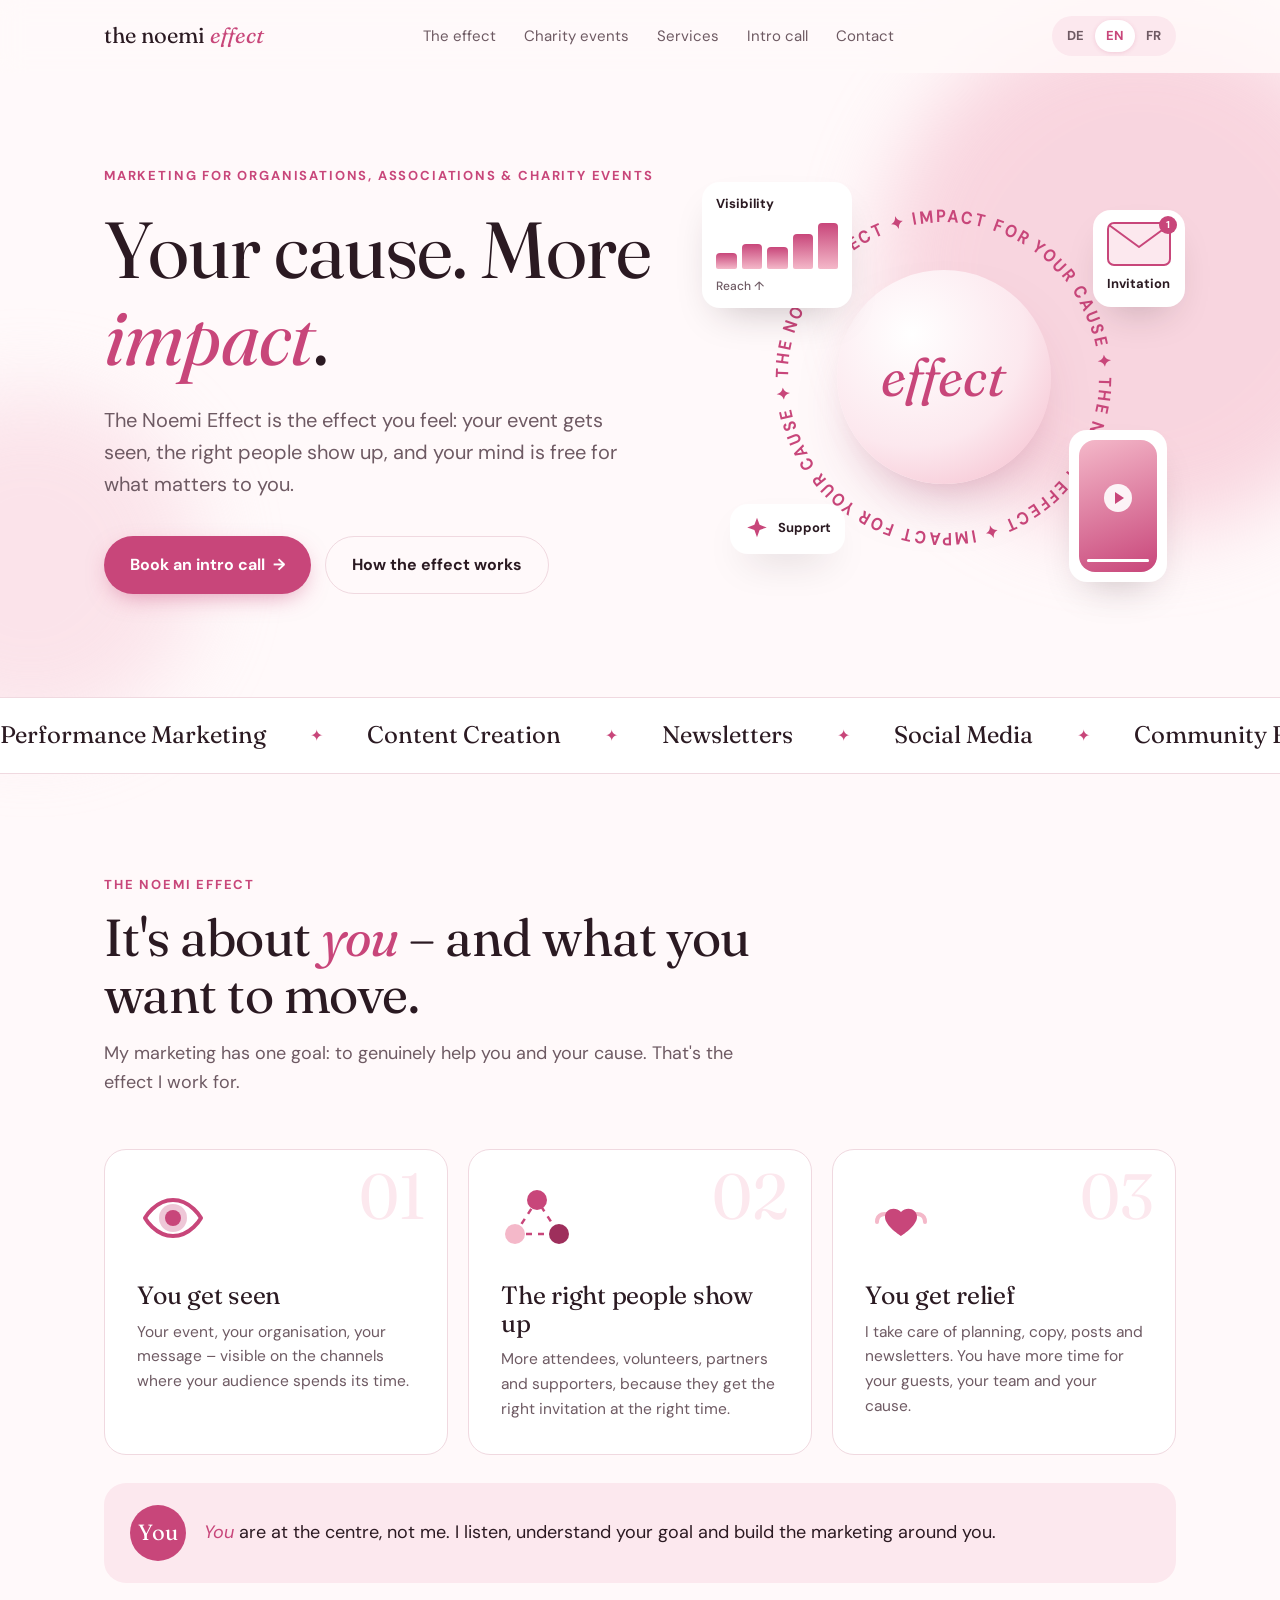
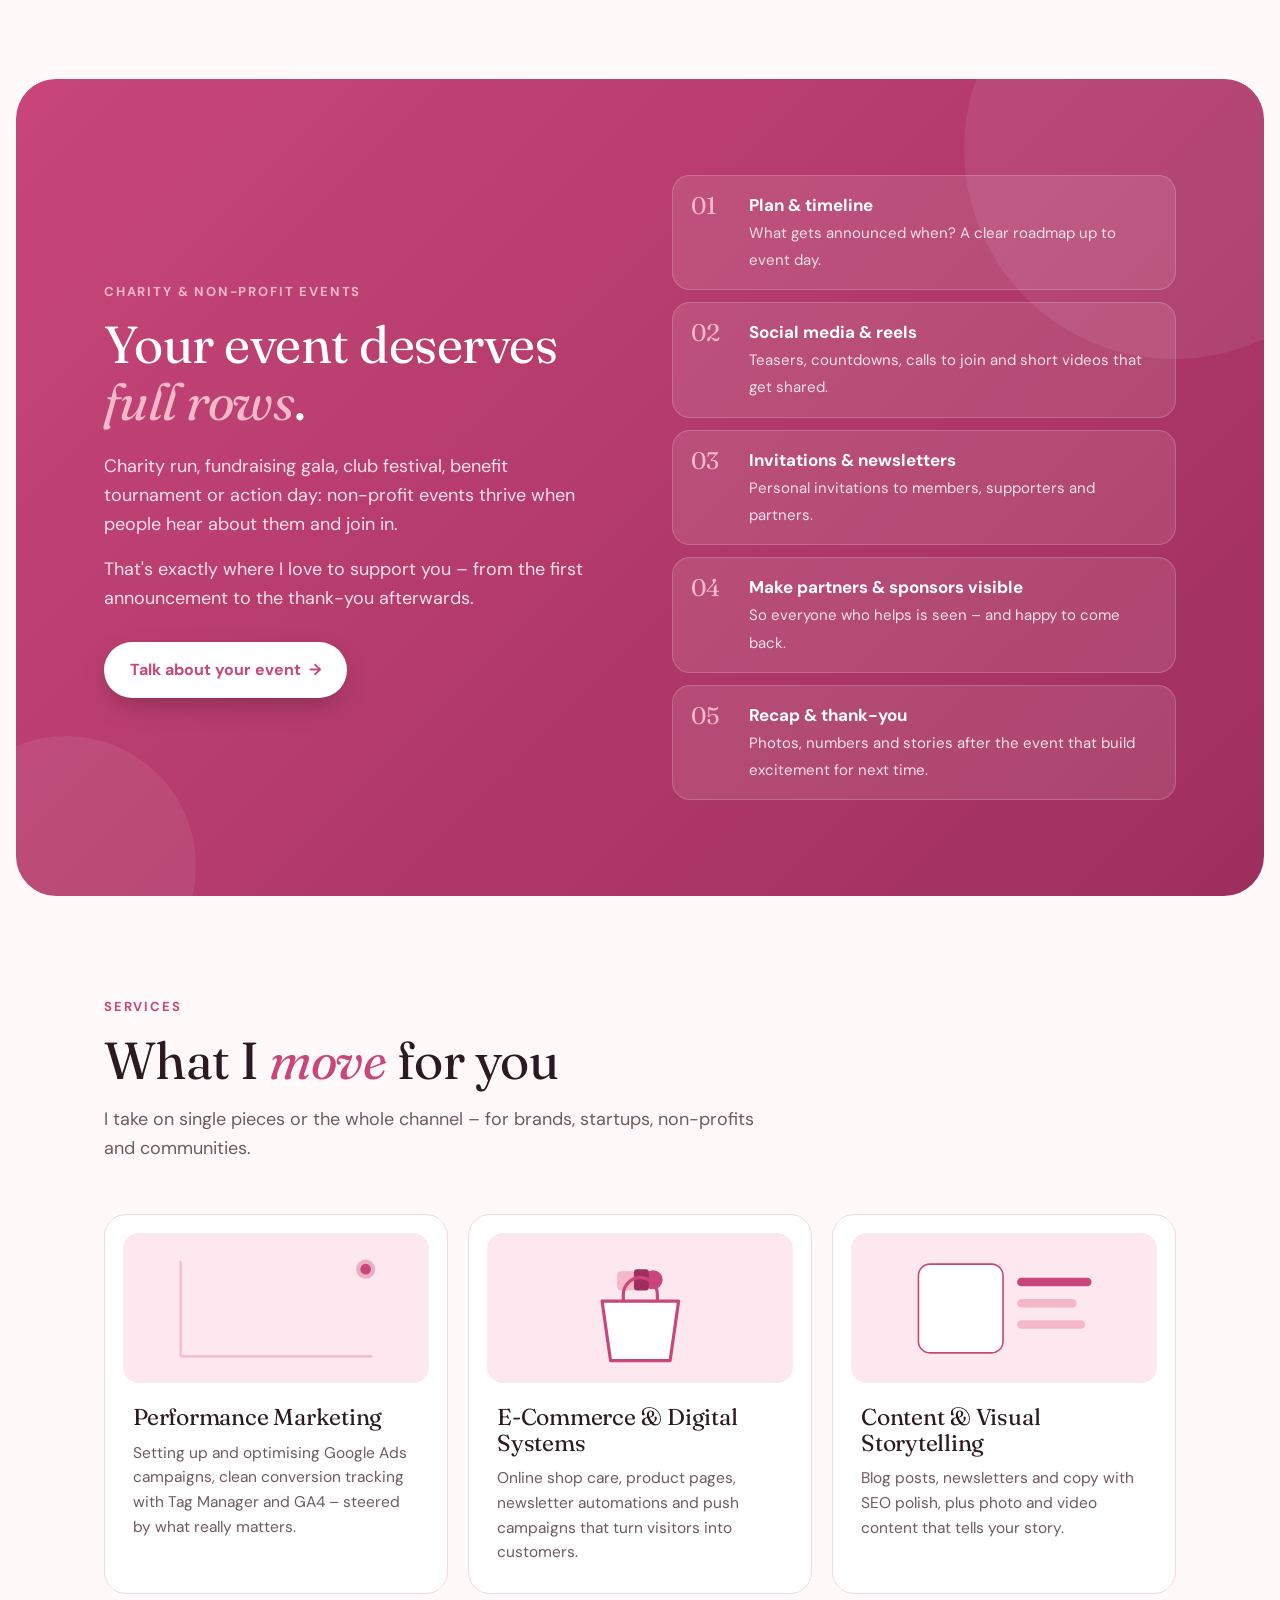
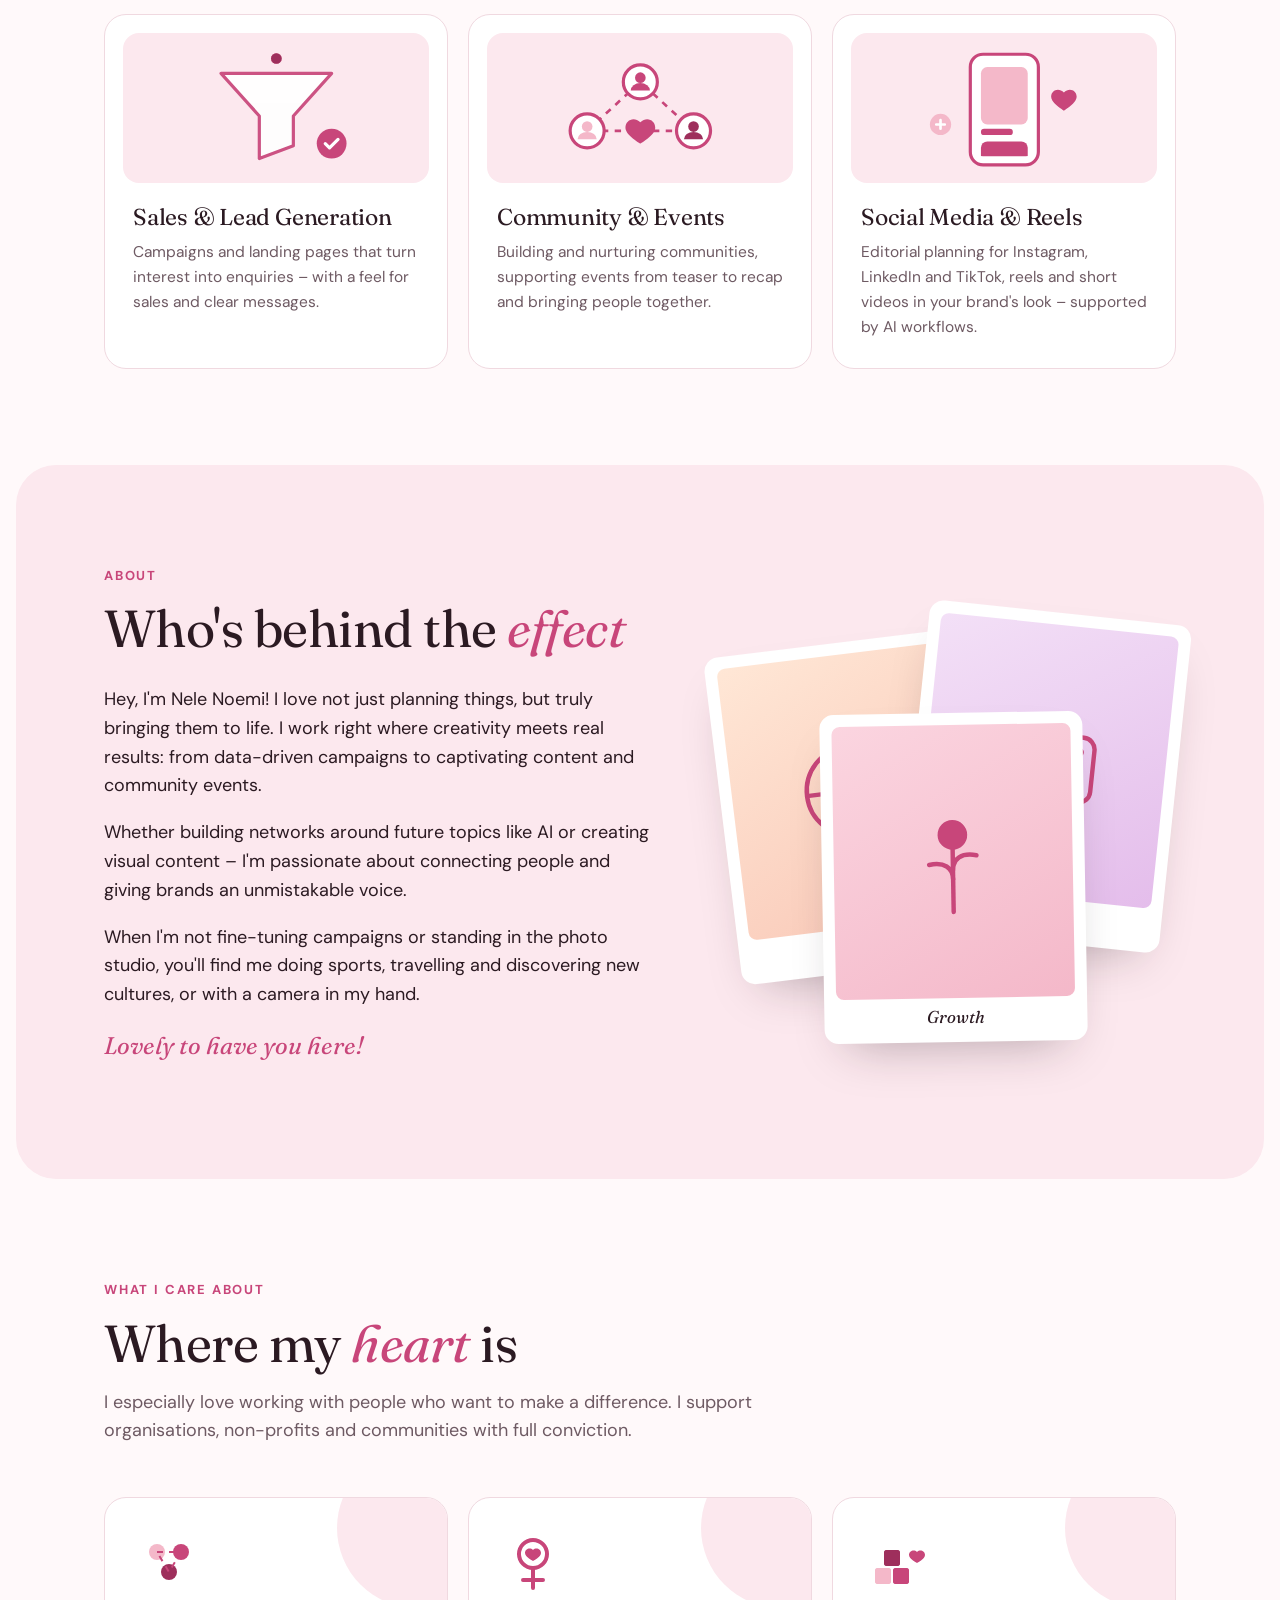
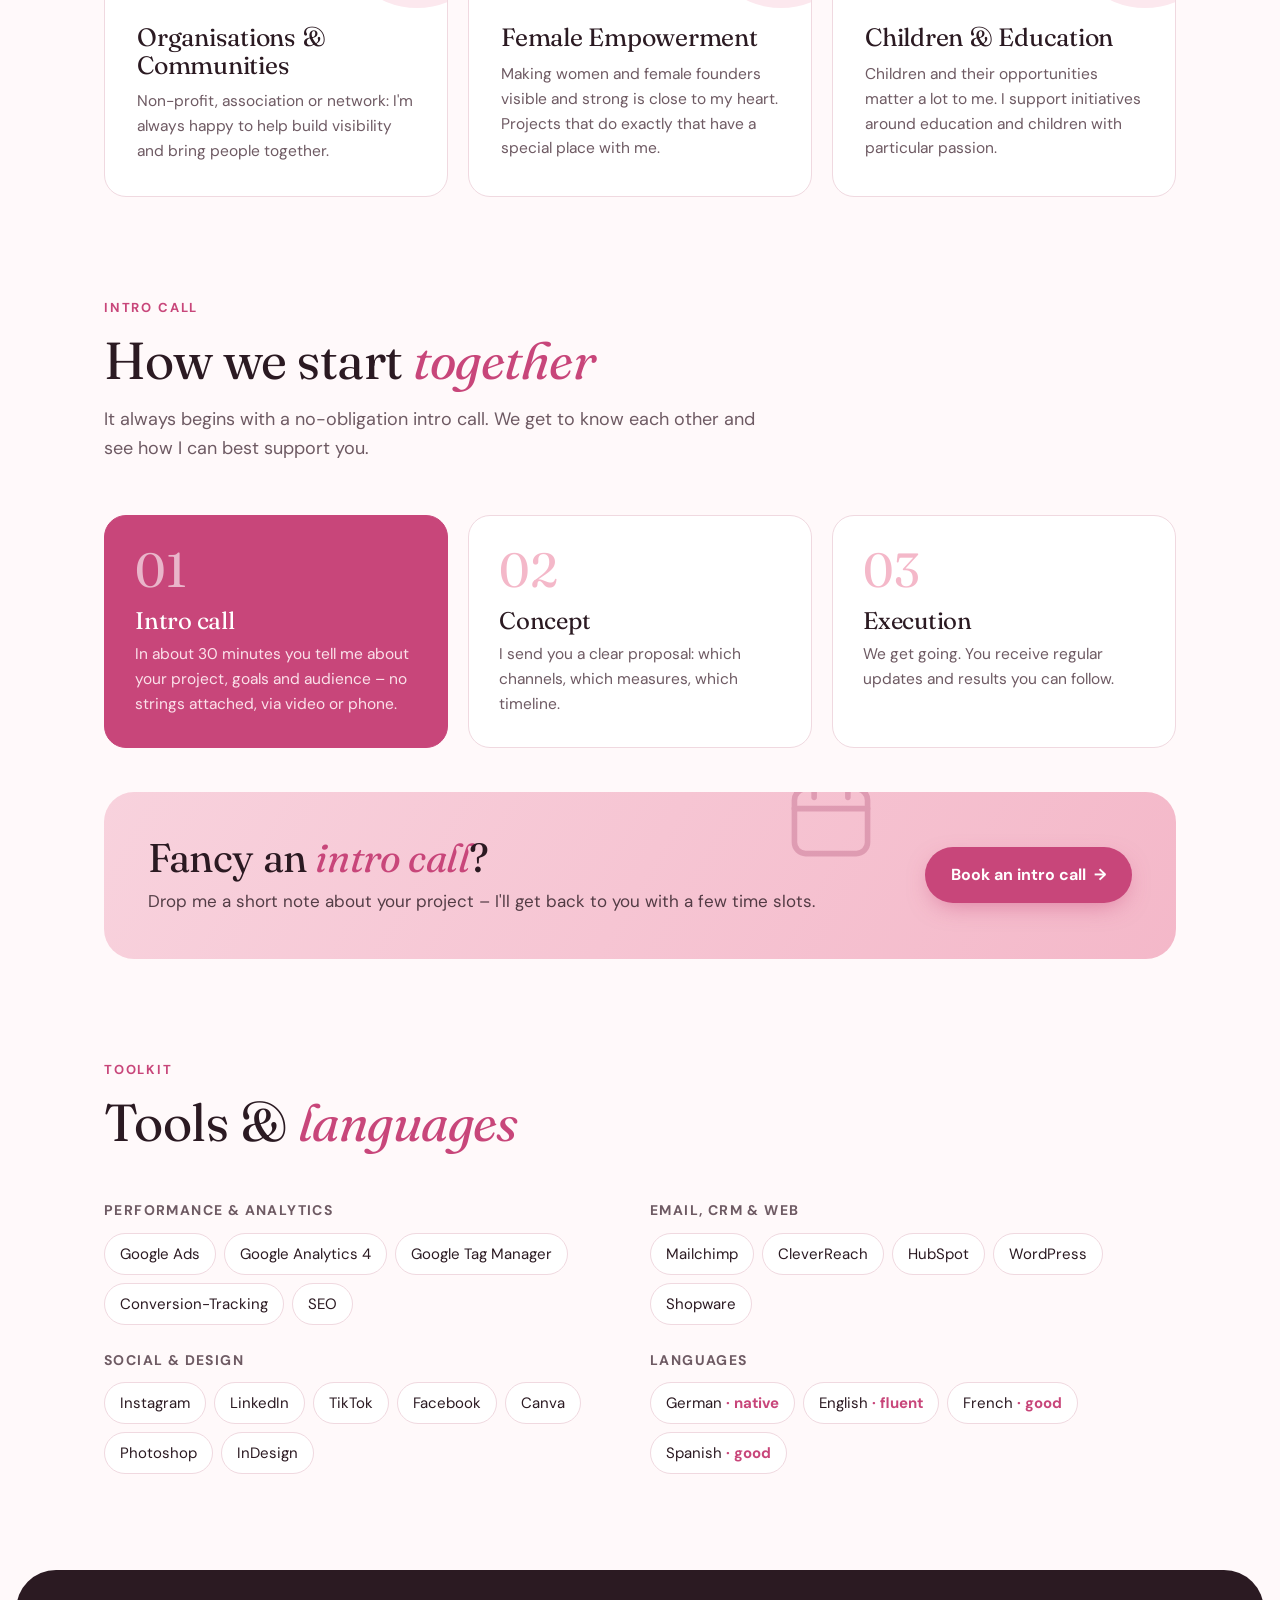
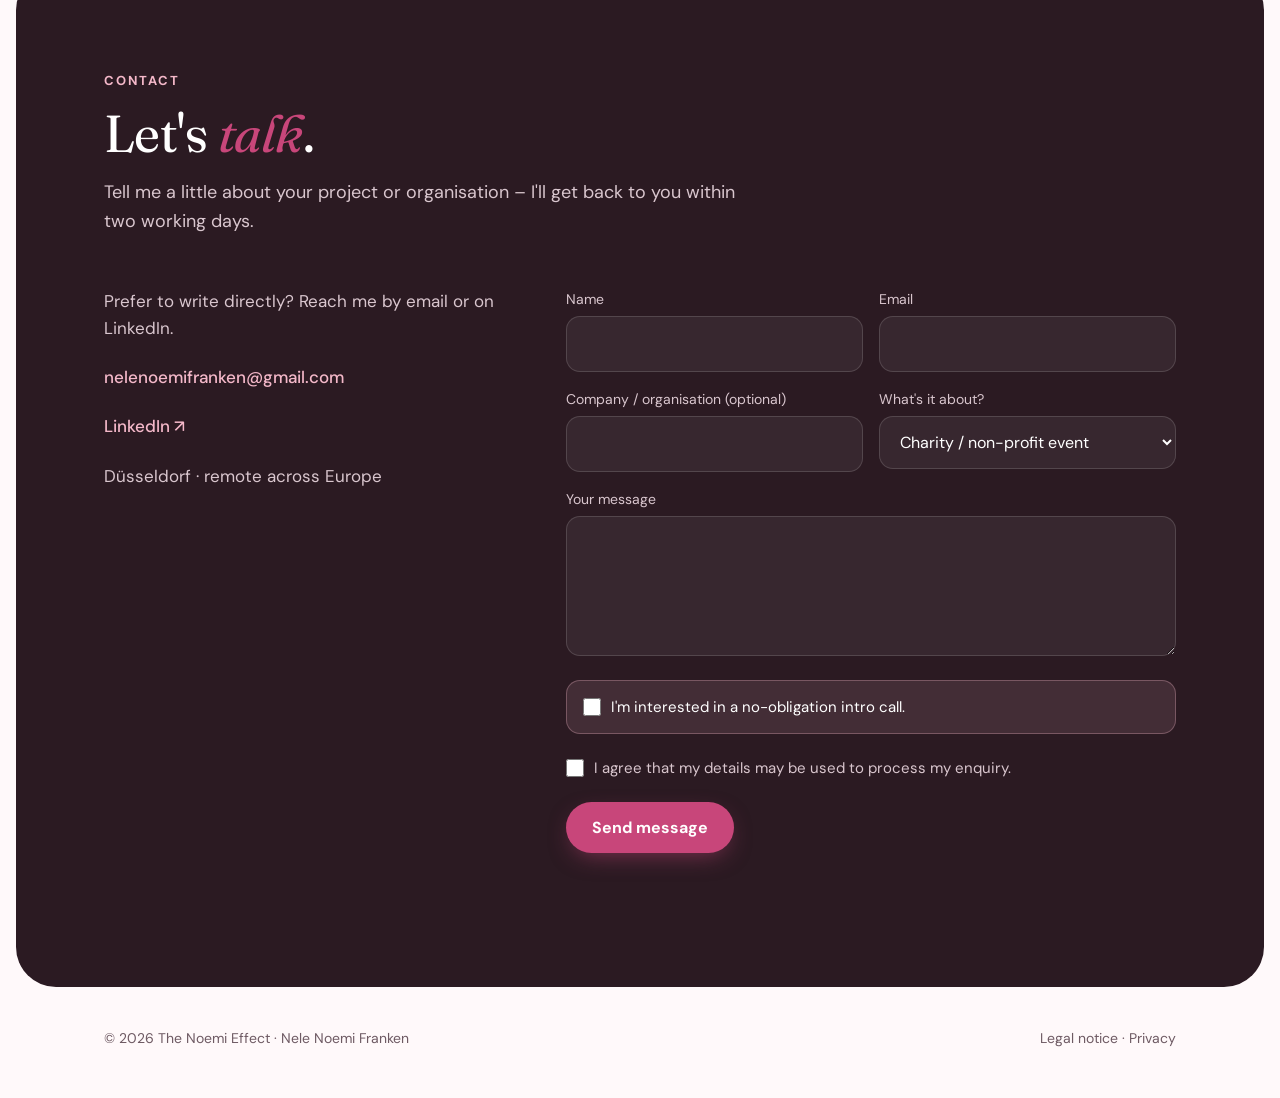
==== index.html @ e895b503 "Website The Noemi Effect (DE/EN/FR) Co-Authored-By: Claude Opus 5.5 <noreply@anthropic.com>" ====
<!doctype html>
<html lang="de">
<head>
<meta charset="utf-8">
<meta name="viewport" content="width=device-width, initial-scale=1">
<title>The Noemi Effect</title>
<meta name="description" content="The Noemi Effect – Marketing mit Wirkung für Organisationen, Vereine und gemeinnützige Veranstaltungen. Von Nele Noemi Franken, Düsseldorf.">
<link rel="preconnect" href="https://fonts.googleapis.com">
<link rel="preconnect" href="https://fonts.gstatic.com" crossorigin>
<link href="https://fonts.googleapis.com/css2?family=Fraunces:ital,opsz,wght@0,9..144,400;0,9..144,600;1,9..144,400&family=DM+Sans:wght@400;500;700&display=swap" rel="stylesheet">
<style>
  :root{
    --bg:#FFF9FA; --surface:#FFFFFF; --blush:#FCE8EE; --rose:#F4B8C9; --rose-2:#F8D2DD;
    --accent:#C8467A; --accent-dark:#9E2F5C; --ink:#2B1A22; --muted:#6E5A63; --line:#F0D9E0;
    --radius:22px; --max:1120px;
  }
  *{box-sizing:border-box;margin:0;padding:0}
  html{scroll-behavior:smooth}
  body{font-family:"DM Sans",system-ui,sans-serif;background:var(--bg);color:var(--ink);line-height:1.6;font-size:17px;-webkit-font-smoothing:antialiased;overflow-x:hidden}
  a{color:inherit}
  .wrap{max-width:var(--max);margin:0 auto;padding:0 24px}
  h1,h2,h3{font-family:"Fraunces",Georgia,serif;font-weight:400;line-height:1.1;letter-spacing:-.01em}
  em{font-style:italic;color:var(--accent)}
  .eyebrow{font-size:13px;font-weight:700;letter-spacing:.14em;text-transform:uppercase;color:var(--accent)}

  /* NAV */
  header{position:sticky;top:0;z-index:20;background:rgba(255,249,250,.85);backdrop-filter:blur(12px);border-bottom:1px solid transparent;transition:border-color .3s}
  header.scrolled{border-color:var(--line)}
  .nav{display:flex;align-items:center;justify-content:space-between;height:72px;gap:16px}
  .logo{font-family:"Fraunces",serif;font-size:22px;text-decoration:none;white-space:nowrap}
  .logo span{color:var(--accent);font-style:italic}
  .links{display:flex;gap:28px;list-style:none;font-size:15px}
  .links a{text-decoration:none;color:var(--muted);transition:color .2s}
  .links a:hover{color:var(--accent)}
  .lang{display:flex;background:var(--blush);border-radius:999px;padding:4px}
  .lang button{border:0;background:none;font:inherit;font-size:13px;font-weight:700;padding:6px 11px;border-radius:999px;cursor:pointer;color:var(--muted);transition:all .2s}
  .lang button[aria-pressed="true"]{background:var(--surface);color:var(--accent);box-shadow:0 1px 4px rgba(200,70,122,.18)}

  /* BUTTONS */
  .btn{display:inline-flex;align-items:center;gap:8px;padding:15px 26px;border-radius:999px;font-weight:700;font-size:16px;text-decoration:none;border:0;cursor:pointer;font-family:inherit;transition:transform .2s,background .2s,box-shadow .2s,color .2s,border-color .2s}
  .btn-primary{background:var(--accent);color:#fff;box-shadow:0 8px 24px -8px rgba(200,70,122,.6)}
  .btn-primary:hover{background:var(--accent-dark);transform:translateY(-2px)}
  .btn-ghost{background:transparent;color:var(--ink);border:1.5px solid var(--line)}
  .btn-ghost:hover{border-color:var(--accent);color:var(--accent)}
  .btn .arr{transition:transform .2s}.btn:hover .arr{transform:translateX(3px)}

  /* HERO */
  html,body{overflow-x:clip}
  .hero{padding:72px 0 64px;position:relative;overflow-x:clip}
  .hero-grid{display:grid;grid-template-columns:1.1fr .9fr;gap:40px;align-items:center}
  .hero h1{font-size:clamp(44px,6.2vw,82px);margin:18px 0 24px}
  .hero p.lead{font-size:20px;color:var(--muted);max-width:540px}
  .cta{display:flex;gap:14px;margin-top:36px;flex-wrap:wrap}
  .blob{position:absolute;border-radius:50%;filter:blur(40px);z-index:-1;opacity:.55;animation:drift 18s ease-in-out infinite alternate}
  .blob.b1{width:520px;height:520px;right:-120px;top:-60px;background:var(--rose)}
  .blob.b2{width:340px;height:340px;left:-140px;bottom:-60px;background:var(--rose-2);animation-duration:22s}
  @keyframes drift{to{transform:translate(-40px,30px) scale(1.08)}}

  /* hero stage */
  .stage{position:relative;aspect-ratio:1;max-width:480px;width:100%;justify-self:center}
  .ring{position:absolute;inset:12%;animation:spin 28s linear infinite}
  .ring text{font-family:"DM Sans";font-size:10px;font-weight:700;letter-spacing:1.5px;fill:var(--accent);text-transform:uppercase}
  .core{position:absolute;inset:27%;border-radius:50%;background:radial-gradient(circle at 35% 30%,#fff 0%,var(--blush) 55%,var(--rose) 100%);display:grid;place-items:center;box-shadow:0 30px 60px -30px rgba(158,47,92,.5)}
  .core span{font-family:"Fraunces",serif;font-style:italic;font-size:clamp(34px,4.6vw,54px);color:var(--accent);animation:pulse 4s ease-in-out infinite}
  @keyframes spin{to{transform:rotate(360deg)}}
  @keyframes pulse{50%{transform:scale(1.06)}}
  .float{position:absolute;background:var(--surface);border-radius:18px;padding:12px 14px;box-shadow:0 18px 40px -18px rgba(43,26,34,.28);font-size:13px;font-weight:700;display:flex;flex-direction:column;gap:8px;animation:bob 6s ease-in-out infinite}
  .float small{font-weight:500;color:var(--muted);font-size:12px}
  @keyframes bob{50%{transform:translateY(-12px)}}
  .f-ads{left:-2%;top:8%;width:150px}
  .f-mail{right:-2%;top:14%;animation-delay:-2s}
  .f-reel{right:2%;bottom:6%;animation-delay:-4s;padding:10px}
  .f-ai{left:4%;bottom:12%;animation-delay:-1s;flex-direction:row;align-items:center}
  .bars{display:flex;align-items:flex-end;gap:5px;height:46px}
  .bars i{flex:1;background:linear-gradient(var(--accent),var(--rose));border-radius:4px 4px 2px 2px;transform-origin:bottom;animation:grow 2.6s ease-in-out infinite}
  .bars i:nth-child(1){height:35%}.bars i:nth-child(2){height:55%;animation-delay:.15s}.bars i:nth-child(3){height:48%;animation-delay:.3s}.bars i:nth-child(4){height:75%;animation-delay:.45s}.bars i:nth-child(5){height:100%;animation-delay:.6s}
  @keyframes grow{0%,100%{transform:scaleY(.35)}50%{transform:scaleY(1)}}
  .env{width:64px;height:44px;position:relative}
  .env svg{width:100%;height:100%}
  .env .flap{transform-origin:50% 0;animation:flap 3s ease-in-out infinite}
  @keyframes flap{0%,40%,100%{transform:scaleY(1)}60%,80%{transform:scaleY(-1)}}
  .env .dotn{position:absolute;right:-6px;top:-6px;width:18px;height:18px;border-radius:50%;background:var(--accent);color:#fff;font-size:10px;display:grid;place-items:center;animation:pop 3s ease-in-out infinite}
  @keyframes pop{0%,55%{transform:scale(0)}65%{transform:scale(1.2)}75%,100%{transform:scale(1)}}
  .phone{width:78px;height:132px;border-radius:16px;background:linear-gradient(160deg,var(--rose) 0%,var(--accent) 100%);position:relative;overflow:hidden}
  .phone .play{position:absolute;left:50%;top:44%;transform:translate(-50%,-50%);width:28px;height:28px;border-radius:50%;background:rgba(255,255,255,.9);display:grid;place-items:center}
  .phone .play::after{content:"";border-left:9px solid var(--accent);border-top:6px solid transparent;border-bottom:6px solid transparent;margin-left:3px}
  .phone .prog{position:absolute;left:8px;right:8px;bottom:10px;height:3px;background:rgba(255,255,255,.35);border-radius:3px;overflow:hidden}
  .phone .prog::after{content:"";position:absolute;inset:0;background:#fff;transform-origin:left;animation:prog 4s linear infinite}
  @keyframes prog{from{transform:scaleX(0)}to{transform:scaleX(1)}}
  .heart{position:absolute;right:10px;bottom:20px;color:#fff;font-size:13px;opacity:0;animation:rise 2.4s ease-out infinite}
  .heart:nth-of-type(2){right:20px;animation-delay:.8s}.heart:nth-of-type(3){right:6px;animation-delay:1.6s}
  @keyframes rise{0%{opacity:0;transform:translateY(0) scale(.6)}20%{opacity:1}100%{opacity:0;transform:translateY(-70px) scale(1.1)}}
  .spark{width:26px;height:26px;color:var(--accent);animation:twinkle 3s ease-in-out infinite}
  @keyframes twinkle{50%{transform:rotate(90deg) scale(1.2)}}

  /* MARQUEE */
  .marquee{overflow:hidden;border-block:1px solid var(--line);background:var(--surface);padding:18px 0;margin-top:24px}
  .track{display:flex;gap:44px;width:max-content;animation:scroll 34s linear infinite}
  .track span{font-family:"Fraunces",serif;font-size:24px;white-space:nowrap;display:flex;align-items:center;gap:44px}
  .track span::after{content:"✦";color:var(--accent);font-size:16px}
  @keyframes scroll{to{transform:translateX(-50%)}}

  /* SECTIONS */
  section{padding:96px 0}
  .head{max-width:660px;margin-bottom:52px}
  .head h2{font-size:clamp(34px,4.4vw,52px);margin-top:12px}
  .head p{color:var(--muted);margin-top:16px;font-size:18px}

  /* SERVICES */
  .services{display:grid;grid-template-columns:repeat(3,1fr);gap:20px}
  .card{background:var(--surface);border:1px solid var(--line);border-radius:var(--radius);padding:18px 18px 28px;transition:transform .25s,box-shadow .25s,border-color .25s}
  .card:hover{transform:translateY(-6px);border-color:var(--rose);box-shadow:0 22px 44px -24px rgba(200,70,122,.4)}
  .card h3{font-size:23px;margin:22px 10px 10px}
  .card p{color:var(--muted);font-size:15.5px;margin:0 10px}
  .scene{height:150px;border-radius:16px;background:var(--blush);position:relative;overflow:hidden;display:grid;place-items:center}
  .scene *{animation-play-state:paused}
  .in .scene *, .scene.in *{animation-play-state:running}
  .scene svg{width:78%;height:78%;overflow:visible}

  /* scene: chart */
  .draw{stroke-dasharray:300;stroke-dashoffset:300;animation:draw 3.2s ease-in-out infinite}
  @keyframes draw{0%{stroke-dashoffset:300}55%,100%{stroke-dashoffset:0}}
  .ping{transform-box:fill-box;transform-origin:center;animation:ping 3.2s ease-out infinite}
  @keyframes ping{0%,50%{opacity:0;transform:scale(.4)}60%{opacity:1;transform:scale(1)}100%{opacity:0;transform:scale(2.4)}}
  /* scene: shop */
  .drop{transform-box:fill-box;animation:drop 2.8s cubic-bezier(.5,0,.6,1.4) infinite}
  .drop.d2{animation-delay:.9s}.drop.d3{animation-delay:1.8s}
  @keyframes drop{0%{transform:translateY(-70px);opacity:0}25%{opacity:1}55%,100%{transform:translateY(0);opacity:0}}
  .bag{transform-box:fill-box;transform-origin:bottom;animation:squish 2.8s ease-in-out infinite}
  @keyframes squish{0%,45%,100%{transform:scale(1)}55%{transform:scale(1.08,.92)}}
  /* scene: content */
  .write{transform-box:fill-box;transform-origin:left;animation:write 4s ease-in-out infinite}
  .write.w2{animation-delay:.5s}.write.w3{animation-delay:1s}
  @keyframes write{0%{transform:scaleX(0)}40%,80%{transform:scaleX(1)}100%{transform:scaleX(0)}}
  .flash{animation:flash 4s ease-in-out infinite}
  @keyframes flash{0%,88%,100%{opacity:0}92%{opacity:.9}}
  /* scene: funnel */
  .fall{transform-box:fill-box;animation:fall 2.4s ease-in infinite}
  .fall.f2{animation-delay:.6s}.fall.f3{animation-delay:1.2s}.fall.f4{animation-delay:1.8s}
  @keyframes fall{0%{transform:translate(var(--x,0),-10px);opacity:0}15%{opacity:1}100%{transform:translate(0,100px);opacity:0}}
  .coin{transform-box:fill-box;transform-origin:center;animation:coin 2.4s ease-in-out infinite}
  @keyframes coin{0%,60%{transform:scale(0)}75%{transform:scale(1.2)}85%,100%{transform:scale(1)}}
  /* scene: community */
  .link{stroke-dasharray:6 6;animation:dash 1.4s linear infinite}
  @keyframes dash{to{stroke-dashoffset:-24}}
  .node{transform-box:fill-box;transform-origin:center;animation:node 3s ease-in-out infinite}
  .node.n2{animation-delay:1s}.node.n3{animation-delay:2s}
  @keyframes node{50%{transform:scale(1.15)}}
  .beat{transform-box:fill-box;transform-origin:center;animation:beat 1.2s ease-in-out infinite}
  @keyframes beat{0%,100%{transform:scale(1)}15%{transform:scale(1.25)}30%{transform:scale(1)}45%{transform:scale(1.15)}}
  /* scene: social feed */
  .feed{animation:feed 6s cubic-bezier(.7,0,.3,1) infinite}
  @keyframes feed{0%,25%{transform:translateY(0)}33%,58%{transform:translateY(-62px)}66%,91%{transform:translateY(-124px)}100%{transform:translateY(-186px)}}

  /* ABOUT */
  .about{background:var(--blush);border-radius:40px;margin:0 16px}
  .about-grid{display:grid;grid-template-columns:1.1fr .9fr;gap:64px;align-items:center}
  .about-text p{margin-bottom:18px;font-size:18px}
  .about-text .sign{font-family:"Fraunces",serif;font-style:italic;font-size:24px;color:var(--accent)}
  .polaroids{position:relative;height:420px}
  .pol{position:absolute;width:58%;aspect-ratio:4/5;background:var(--surface);border-radius:14px;padding:12px 12px 44px;box-shadow:0 24px 50px -24px rgba(43,26,34,.35);transition:transform .4s}
  .pol .ph{width:100%;height:100%;border-radius:8px;display:grid;place-items:center;overflow:hidden}
  .pol .ph svg{width:62%;height:62%}
  .pol b{position:absolute;left:0;right:0;bottom:12px;text-align:center;font-family:"Fraunces",serif;font-style:italic;font-weight:400;font-size:17px}
  .pol.p1{left:0;top:30px;transform:rotate(-7deg)}
  .pol.p2{right:0;top:0;transform:rotate(6deg)}
  .pol.p3{left:22%;bottom:-10px;transform:rotate(-1deg);z-index:2}
  .polaroids:hover .p1{transform:rotate(-11deg) translate(-12px,-6px)}
  .polaroids:hover .p2{transform:rotate(10deg) translate(12px,-6px)}
  .polaroids:hover .p3{transform:rotate(0) translateY(10px)}
  .ph.c1{background:linear-gradient(150deg,#FBD5E0,#F4B8C9)}
  .ph.c2{background:linear-gradient(150deg,#FFE7D6,#F9C6B5)}
  .ph.c3{background:linear-gradient(150deg,#F3E0F7,#E4BDEB)}
  .sway{transform-box:fill-box;transform-origin:bottom;animation:sway 4s ease-in-out infinite}
  @keyframes sway{50%{transform:rotate(6deg)}}
  .orbit{transform-box:view-box;transform-origin:50px 50px;animation:spin 10s linear infinite}

  /* VALUES */
  .values{display:grid;grid-template-columns:repeat(3,1fr);gap:20px}
  .value{border-radius:var(--radius);padding:32px;background:var(--surface);border:1px solid var(--line);position:relative;overflow:hidden}
  .value::before{content:"";position:absolute;width:160px;height:160px;border-radius:50%;background:var(--blush);right:-50px;top:-50px;transition:transform .5s}
  .value:hover::before{transform:scale(1.6)}
  .value > *{position:relative}
  .value .vi{width:64px;height:64px;margin-bottom:22px}
  .value h3{font-size:25px;margin-bottom:10px}
  .value p{color:var(--muted);font-size:15.5px}

  /* PROCESS / ERSTGESPRÄCH */
  .steps{display:grid;grid-template-columns:repeat(3,1fr);gap:20px;counter-reset:s;position:relative}
  .step{background:var(--surface);border:1px solid var(--line);border-radius:var(--radius);padding:30px}
  .step .num{font-family:"Fraunces",serif;font-size:48px;color:var(--rose);line-height:1}
  .step h3{font-size:24px;margin:14px 0 8px}
  .step p{color:var(--muted);font-size:15.5px}
  .step.hl{background:var(--accent);border-color:var(--accent);color:#fff}
  .step.hl .num{color:#fff;opacity:.6}.step.hl p{color:#FBE1EA}
  .band{margin-top:44px;border-radius:30px;background:linear-gradient(120deg,var(--rose-2),var(--rose));padding:44px;display:flex;align-items:center;justify-content:space-between;gap:28px;flex-wrap:wrap;position:relative;overflow:hidden}
  .band h3{font-size:clamp(28px,3.4vw,40px);max-width:560px}
  .band p{color:var(--ink);opacity:.8;margin-top:8px}
  .band .cal{position:absolute;right:28%;top:-20px;width:90px;opacity:.25;animation:bob 6s ease-in-out infinite}

  /* EFFECT */
  .effects{display:grid;grid-template-columns:repeat(3,1fr);gap:20px;position:relative}
  .effect{background:var(--surface);border:1px solid var(--line);border-radius:var(--radius);padding:32px;position:relative;overflow:hidden;transition:transform .25s,box-shadow .25s}
  .effect:hover{transform:translateY(-6px);box-shadow:0 22px 44px -24px rgba(200,70,122,.4)}
  .effect .en{position:absolute;right:22px;top:14px;font-family:"Fraunces",serif;font-size:64px;color:var(--blush);line-height:1}
  .effect svg{width:72px;height:72px;margin-bottom:20px;position:relative}
  .effect h3{font-size:25px;margin-bottom:10px}
  .effect p{color:var(--muted);font-size:15.5px}
  .you{display:flex;align-items:center;gap:18px;margin-top:28px;padding:22px 26px;border-radius:var(--radius);background:var(--blush);font-size:18px}
  .you b{flex:none;width:56px;height:56px;border-radius:50%;background:var(--accent);color:#fff;display:grid;place-items:center;font-family:"Fraunces",serif;font-weight:400;font-size:22px;animation:pulse 3s ease-in-out infinite}

  /* NONPROFIT EVENTS */
  .np{background:linear-gradient(135deg,var(--accent) 0%,var(--accent-dark) 100%);color:#fff;border-radius:40px;margin:0 16px;position:relative;overflow:hidden}
  .np::before,.np::after{content:"";position:absolute;border-radius:50%;background:rgba(255,255,255,.07);animation:drift 16s ease-in-out infinite alternate}
  .np::before{width:420px;height:420px;right:-120px;top:-140px}
  .np::after{width:260px;height:260px;left:-80px;bottom:-100px;animation-duration:20s}
  .np .eyebrow{color:var(--rose)}
  .np-grid{display:grid;grid-template-columns:1fr 1fr;gap:64px;align-items:center;position:relative;z-index:1}
  .np h2{font-size:clamp(34px,4.4vw,52px);margin:12px 0 22px}
  .np h2 em{color:var(--rose)}
  .np p{color:#FBE1EA;font-size:18px;margin-bottom:16px}
  .np .btn{background:#fff;color:var(--accent);margin-top:14px;box-shadow:0 10px 30px -10px rgba(0,0,0,.35)}
  .np .btn:hover{background:var(--blush);transform:translateY(-2px)}
  .np-list{list-style:none;display:grid;gap:12px;counter-reset:np}
  .np-list li{counter-increment:np;display:grid;grid-template-columns:44px 1fr;gap:14px;align-items:start;background:rgba(255,255,255,.1);border:1px solid rgba(255,255,255,.18);border-radius:18px;padding:16px 18px;transition:background .25s,transform .25s}
  .np-list li:hover{background:rgba(255,255,255,.18);transform:translateX(6px)}
  .np-list li::before{content:counter(np,decimal-leading-zero);font-family:"Fraunces",serif;font-size:24px;color:var(--rose);line-height:1.2}
  .np-list b{display:block;font-size:17px}
  .np-list span{color:#FBE1EA;font-size:15px}

  /* TOOLS */
  .tool-groups{display:grid;grid-template-columns:repeat(2,1fr);gap:28px 20px}
  .tool-group h3{font-family:"DM Sans",sans-serif;font-size:14px;font-weight:700;letter-spacing:.1em;text-transform:uppercase;color:var(--muted);margin-bottom:14px}
  .chips{display:flex;flex-wrap:wrap;gap:8px}
  .chip{background:var(--surface);border:1px solid var(--line);border-radius:999px;padding:8px 15px;font-size:15px;transition:all .2s}
  .chip:hover{border-color:var(--accent);color:var(--accent);transform:translateY(-2px)}
  .chip b{color:var(--accent);font-weight:700}

  /* CONTACT */
  .contact{background:var(--ink);color:#fff;border-radius:40px;margin:0 16px}
  .contact .head p{color:#D9C6CE}
  .contact .eyebrow{color:var(--rose)}
  .contact-grid{display:grid;grid-template-columns:.8fr 1.2fr;gap:56px}
  .contact-info p{color:#D9C6CE;margin-bottom:22px}
  .contact-info a{color:var(--rose);text-decoration:none;font-weight:500}
  .contact-info a:hover{text-decoration:underline}
  form{display:grid;gap:16px}
  .row{display:grid;grid-template-columns:1fr 1fr;gap:16px}
  label{display:block;font-size:14px;color:#D9C6CE;margin-bottom:6px}
  input,select,textarea{width:100%;font:inherit;font-size:16px;padding:14px 16px;border-radius:14px;border:1px solid rgba(255,255,255,.14);background:rgba(255,255,255,.06);color:#fff;transition:border-color .2s,background .2s}
  select option{color:var(--ink)}
  textarea{min-height:140px;resize:vertical}
  input:focus,select:focus,textarea:focus{outline:none;border-color:var(--rose);background:rgba(255,255,255,.1)}
  .hp{position:absolute;left:-9999px}
  .check{display:flex;gap:10px;align-items:flex-start;font-size:15px;color:#D9C6CE}
  .check input{width:18px;height:18px;margin-top:3px;accent-color:var(--accent);flex:none}
  .check.call{background:rgba(244,184,201,.12);border:1px solid rgba(244,184,201,.3);border-radius:14px;padding:14px 16px;color:#fff}
  .status{font-size:15px;min-height:22px}
  .status.ok{color:#9FE3BE}.status.err{color:#FFB3C6}
  form .btn-primary{justify-self:start}
  form .btn-primary:disabled{opacity:.6;cursor:wait;transform:none}

  footer{padding:40px 0 48px;color:var(--muted);font-size:14px}
  .foot{display:flex;justify-content:space-between;gap:16px;flex-wrap:wrap}
  footer a{text-decoration:none}
  footer a:hover{color:var(--accent)}

  .reveal{opacity:0;transform:translateY(22px);transition:opacity .8s ease,transform .8s ease}
  .reveal.in{opacity:1;transform:none}
  .services .reveal:nth-child(3n+2),.values .reveal:nth-child(2),.steps .reveal:nth-child(2){transition-delay:.12s}
  .services .reveal:nth-child(3n),.values .reveal:nth-child(3),.steps .reveal:nth-child(3){transition-delay:.24s}

  @media (prefers-reduced-motion:reduce){
    *,*::before,*::after{animation:none!important;transition:none!important}
    .reveal{opacity:1;transform:none}html{scroll-behavior:auto}
    .draw{stroke-dashoffset:0}
  }
  @media (max-width:960px){
    .links{display:none}
    .hero-grid,.about-grid,.contact-grid{grid-template-columns:1fr;gap:44px}
    .stage{max-width:400px}
    .services,.values,.steps,.effects{grid-template-columns:1fr 1fr}
    .np-grid{grid-template-columns:1fr;gap:40px}
  }
  @media (max-width:640px){
    .wrap{padding:0 16px}
    .hero{padding:44px 0 40px}
    section{padding:72px 0}
    .services,.values,.steps,.effects,.tool-groups,.row{grid-template-columns:1fr}
    .about,.contact,.np{margin:0 8px;border-radius:28px}
    .you{flex-direction:column;align-items:flex-start;font-size:17px}
    .logo{font-size:19px}
    .lang button{padding:6px 9px}
    .stage{max-width:330px}
    .f-ads{width:124px}
    .phone{width:62px;height:106px}
    .polaroids{height:340px}
    .band{padding:30px}
    .band .cal{display:none}
    .track span{font-size:20px}
  }
</style>
</head>
<body>

<header id="top">
  <nav class="wrap nav">
    <a href="#top" class="logo">the noemi <span>effect</span></a>
    <ul class="links">
      <li><a href="#effekt" data-i18n="nav.effect"></a></li>
      <li><a href="#events" data-i18n="nav.events"></a></li>
      <li><a href="#leistungen" data-i18n="nav.services"></a></li>
      <li><a href="#erstgespraech" data-i18n="nav.call"></a></li>
      <li><a href="#kontakt" data-i18n="nav.contact"></a></li>
    </ul>
    <div class="lang" role="group" aria-label="Language">
      <button type="button" data-lang="de" aria-pressed="true">DE</button>
      <button type="button" data-lang="en" aria-pressed="false">EN</button>
      <button type="button" data-lang="fr" aria-pressed="false">FR</button>
    </div>
  </nav>
</header>

<main>
  <!-- HERO -->
  <section class="hero">
    <div class="blob b1"></div><div class="blob b2"></div>
    <div class="wrap hero-grid">
      <div class="reveal">
        <span class="eyebrow" data-i18n="hero.eyebrow"></span>
        <h1 data-i18n-html="hero.title"></h1>
        <p class="lead" data-i18n="hero.lead"></p>
        <div class="cta">
          <a href="#kontakt" class="btn btn-primary js-call"><span data-i18n="hero.cta1"></span><span class="arr">→</span></a>
          <a href="#effekt" class="btn btn-ghost" data-i18n="hero.cta2"></a>
        </div>
      </div>

      <div class="stage reveal" aria-hidden="true">
        <svg class="ring" viewBox="0 0 200 200">
          <defs><path id="circ" d="M100,100 m-88,0 a88,88 0 1,1 176,0 a88,88 0 1,1 -176,0"/></defs>
          <text><textPath href="#circ" id="ringtext"></textPath></text>
        </svg>
        <div class="core"><span>effect</span></div>

        <div class="float f-ads"><span data-i18n="fl.ads"></span><div class="bars"><i></i><i></i><i></i><i></i><i></i></div><small data-i18n="fl.ads2"></small></div>
        <div class="float f-mail">
          <div class="env"><svg viewBox="0 0 64 44" fill="none"><rect x="1" y="1" width="62" height="42" rx="6" fill="#FCE8EE" stroke="#C8467A" stroke-width="2"/><path class="flap" d="M2 3 32 25 62 3" stroke="#C8467A" stroke-width="2" stroke-linejoin="round"/></svg><span class="dotn">1</span></div>
          <span data-i18n="fl.mail"></span>
        </div>
        <div class="float f-reel"><div class="phone"><div class="play"></div><span class="heart">♥</span><span class="heart">♥</span><span class="heart">♥</span><div class="prog"></div></div></div>
        <div class="float f-ai"><svg class="spark" viewBox="0 0 24 24" fill="currentColor"><path d="M12 1.5l2.4 6.6L21 10.5l-6.6 2.4L12 19.5l-2.4-6.6L3 10.5l6.6-2.4z"/></svg><span data-i18n="fl.ai"></span></div>
      </div>
    </div>
  </section>

  <div class="marquee" aria-hidden="true"><div class="track" id="track"></div></div>

  <!-- DER EFFEKT -->
  <section id="effekt">
    <div class="wrap">
      <div class="head reveal">
        <span class="eyebrow" data-i18n="eff.eyebrow"></span>
        <h2 data-i18n-html="eff.title"></h2>
        <p data-i18n="eff.lead"></p>
      </div>
      <div class="effects">
        <article class="effect reveal"><span class="en">01</span>
          <svg viewBox="0 0 72 72" fill="none" aria-hidden="true"><circle class="ping" cx="36" cy="36" r="14" fill="#C8467A" opacity=".3"/><path d="M8 36s10-18 28-18 28 18 28 18-10 18-28 18S8 36 8 36z" stroke="#C8467A" stroke-width="4" stroke-linejoin="round"/><circle cx="36" cy="36" r="8" fill="#C8467A"/></svg>
          <h3 data-i18n="e1.t"></h3><p data-i18n="e1.d"></p></article>
        <article class="effect reveal"><span class="en">02</span>
          <svg viewBox="0 0 72 72" fill="none" aria-hidden="true"><path class="link" d="M14 52 36 18 58 52Z" stroke="#C8467A" stroke-width="2.5"/><g class="node"><circle cx="36" cy="18" r="10" fill="#C8467A"/></g><g class="node n2"><circle cx="14" cy="52" r="10" fill="#F4B8C9"/></g><g class="node n3"><circle cx="58" cy="52" r="10" fill="#9E2F5C"/></g></svg>
          <h3 data-i18n="e2.t"></h3><p data-i18n="e2.d"></p></article>
        <article class="effect reveal"><span class="en">03</span>
          <svg viewBox="0 0 72 72" fill="none" aria-hidden="true"><path d="M12 40c0-8 8-10 14-6l10 8 10-8c6-4 14-2 14 6" stroke="#F4B8C9" stroke-width="4" stroke-linecap="round"/><path class="beat" d="M36 30c-6-6-16-3-16 5 0 9 16 19 16 19s16-10 16-19c0-8-10-11-16-5z" fill="#C8467A"/></svg>
          <h3 data-i18n="e3.t"></h3><p data-i18n="e3.d"></p></article>
      </div>
      <div class="you reveal"><b data-i18n="you.b"></b><span data-i18n-html="you.t"></span></div>
    </div>
  </section>

  <!-- GEMEINNÜTZIGE EVENTS -->
  <section id="events" class="np">
    <div class="wrap np-grid">
      <div class="reveal">
        <span class="eyebrow" data-i18n="np.eyebrow"></span>
        <h2 data-i18n-html="np.title"></h2>
        <p data-i18n="np.p1"></p>
        <p data-i18n="np.p2"></p>
        <a href="#kontakt" class="btn js-call"><span data-i18n="np.cta"></span><span class="arr">→</span></a>
      </div>
      <ol class="np-list reveal">
        <li><div><b data-i18n="np1.t"></b><span data-i18n="np1.d"></span></div></li>
        <li><div><b data-i18n="np2.t"></b><span data-i18n="np2.d"></span></div></li>
        <li><div><b data-i18n="np3.t"></b><span data-i18n="np3.d"></span></div></li>
        <li><div><b data-i18n="np4.t"></b><span data-i18n="np4.d"></span></div></li>
        <li><div><b data-i18n="np5.t"></b><span data-i18n="np5.d"></span></div></li>
      </ol>
    </div>
  </section>

  <!-- SERVICES -->
  <section id="leistungen">
    <div class="wrap">
      <div class="head reveal">
        <span class="eyebrow" data-i18n="services.eyebrow"></span>
        <h2 data-i18n-html="services.title"></h2>
        <p data-i18n="services.lead"></p>
      </div>
      <div class="services">
        <!-- Performance -->
        <article class="card reveal">
          <div class="scene"><svg viewBox="0 0 200 110" fill="none">
            <path d="M10 100H190M10 10V100" stroke="#F4B8C9" stroke-width="2"/>
            <path class="draw" d="M14 90 50 72 80 80 112 50 142 58 184 18" stroke="#C8467A" stroke-width="4" stroke-linecap="round" stroke-linejoin="round"/>
            <circle class="ping" cx="184" cy="18" r="9" fill="#C8467A" opacity=".35"/>
            <circle cx="184" cy="18" r="5" fill="#C8467A"/>
          </svg></div>
          <h3 data-i18n="s1.t"></h3><p data-i18n="s1.d"></p>
        </article>
        <!-- E-Commerce -->
        <article class="card reveal">
          <div class="scene"><svg viewBox="0 0 200 110" fill="none">
            <rect class="drop" x="78" y="20" width="18" height="18" rx="4" fill="#F4B8C9"/>
            <circle class="drop d2" cx="112" cy="28" r="9" fill="#C8467A"/>
            <rect class="drop d3" x="94" y="18" width="14" height="20" rx="3" fill="#9E2F5C"/>
            <g class="bag"><path d="M64 48h72l-8 56H72z" fill="#fff" stroke="#C8467A" stroke-width="3" stroke-linejoin="round"/><path d="M84 48v-6a16 16 0 0 1 32 0v6" stroke="#C8467A" stroke-width="3"/></g>
          </svg></div>
          <h3 data-i18n="s2.t"></h3><p data-i18n="s2.d"></p>
        </article>
        <!-- Content -->
        <article class="card reveal">
          <div class="scene"><svg viewBox="0 0 200 110" fill="none">
            <rect x="20" y="14" width="78" height="82" rx="10" fill="#fff" stroke="#C8467A" stroke-width="3"/>
            <circle cx="46" cy="40" r="9" fill="#F4B8C9"/><path d="M26 86 50 60l16 16 10-10 18 20" stroke="#C8467A" stroke-width="3" stroke-linejoin="round"/>
            <rect class="flash" x="20" y="14" width="78" height="82" rx="10" fill="#fff"/>
            <rect class="write" x="112" y="26" width="70" height="8" rx="4" fill="#C8467A"/>
            <rect class="write w2" x="112" y="46" width="56" height="8" rx="4" fill="#F4B8C9"/>
            <rect class="write w3" x="112" y="66" width="64" height="8" rx="4" fill="#F4B8C9"/>
          </svg></div>
          <h3 data-i18n="s3.t"></h3><p data-i18n="s3.d"></p>
        </article>
        <!-- Sales -->
        <article class="card reveal">
          <div class="scene"><svg viewBox="0 0 200 110" fill="none">
            <circle class="fall" style="--x:-26px" cx="100" cy="8" r="5" fill="#F4B8C9"/>
            <circle class="fall f2" style="--x:22px" cx="100" cy="8" r="5" fill="#C8467A"/>
            <circle class="fall f3" style="--x:-8px" cx="100" cy="8" r="5" fill="#F4B8C9"/>
            <circle class="fall f4" style="--x:30px" cx="100" cy="8" r="5" fill="#9E2F5C"/>
            <path d="M48 22h104l-36 40v28l-32 12V62z" fill="#fff" stroke="#C8467A" stroke-width="3" stroke-linejoin="round" opacity=".92"/>
            <g class="coin"><circle cx="152" cy="88" r="14" fill="#C8467A"/><path d="m146 88 4 4 8-8" stroke="#fff" stroke-width="3" stroke-linecap="round" stroke-linejoin="round"/></g>
          </svg></div>
          <h3 data-i18n="s4.t"></h3><p data-i18n="s4.d"></p>
        </article>
        <!-- Community -->
        <article class="card reveal">
          <div class="scene"><svg viewBox="0 0 200 110" fill="none">
            <path class="link" d="M50 76 100 30 150 76Z" stroke="#C8467A" stroke-width="2.5"/>
            <g class="node"><circle cx="100" cy="30" r="16" fill="#fff" stroke="#C8467A" stroke-width="3"/><circle cx="100" cy="26" r="5" fill="#C8467A"/><path d="M91 38a9 7 0 0 1 18 0" fill="#C8467A"/></g>
            <g class="node n2"><circle cx="50" cy="76" r="16" fill="#fff" stroke="#C8467A" stroke-width="3"/><circle cx="50" cy="72" r="5" fill="#F4B8C9"/><path d="M41 84a9 7 0 0 1 18 0" fill="#F4B8C9"/></g>
            <g class="node n3"><circle cx="150" cy="76" r="16" fill="#fff" stroke="#C8467A" stroke-width="3"/><circle cx="150" cy="72" r="5" fill="#9E2F5C"/><path d="M141 84a9 7 0 0 1 18 0" fill="#9E2F5C"/></g>
            <path class="beat" d="M100 68c-6-6-14-2-14 5 0 7 14 15 14 15s14-8 14-15c0-7-8-11-14-5z" fill="#C8467A"/>
          </svg></div>
          <h3 data-i18n="s5.t"></h3><p data-i18n="s5.d"></p>
        </article>
        <!-- Social -->
        <article class="card reveal">
          <div class="scene"><svg viewBox="0 0 200 110" fill="none">
            <defs><clipPath id="scr"><rect x="74" y="12" width="52" height="88" rx="6"/></clipPath></defs>
            <rect x="68" y="4" width="64" height="104" rx="12" fill="#fff" stroke="#C8467A" stroke-width="3"/>
            <g clip-path="url(#scr)"><g class="feed">
              <rect x="78" y="16" width="44" height="54" rx="6" fill="#F4B8C9"/><rect x="78" y="74" width="30" height="6" rx="3" fill="#C8467A"/>
              <rect x="78" y="86" width="44" height="54" rx="6" fill="#C8467A"/><rect x="78" y="144" width="30" height="6" rx="3" fill="#F4B8C9"/>
              <rect x="78" y="156" width="44" height="54" rx="6" fill="#9E2F5C"/><rect x="78" y="214" width="30" height="6" rx="3" fill="#C8467A"/>
              <rect x="78" y="226" width="44" height="54" rx="6" fill="#F4B8C9"/>
            </g></g>
            <path class="beat" d="M156 40c-5-5-12-2-12 4 0 6 12 13 12 13s12-7 12-13c0-6-7-9-12-4z" fill="#C8467A"/>
            <circle class="node" cx="40" cy="70" r="10" fill="#F4B8C9"/><path d="M36 70h8M40 66v8" stroke="#fff" stroke-width="2.5" stroke-linecap="round"/>
          </svg></div>
          <h3 data-i18n="s6.t"></h3><p data-i18n="s6.d"></p>
        </article>
      </div>
    </div>
  </section>

  <!-- ABOUT -->
  <section id="ueber-mich" class="about">
    <div class="wrap about-grid">
      <div class="about-text reveal">
        <span class="eyebrow" data-i18n="about.eyebrow"></span>
        <div class="head" style="margin-bottom:28px"><h2 data-i18n-html="about.title"></h2></div>
        <p data-i18n="about.p1"></p>
        <p data-i18n="about.p2"></p>
        <p data-i18n="about.p3"></p>
        <p class="sign" data-i18n="about.sign"></p>
      </div>
      <div class="polaroids reveal" aria-hidden="true">
        <div class="pol p1"><div class="ph c2"><svg viewBox="0 0 100 100" fill="none"><circle cx="50" cy="50" r="30" stroke="#C8467A" stroke-width="3"/><path d="M20 50h60M50 20c-12 16-12 44 0 60M50 20c12 16 12 44 0 60" stroke="#C8467A" stroke-width="3"/><g class="orbit"><path d="m84 30 6-2-2 6-3-1z" fill="#9E2F5C"/></g></svg></div><b data-i18n="pol.1"></b></div>
        <div class="pol p2"><div class="ph c3"><svg viewBox="0 0 100 100" fill="none"><rect x="18" y="32" width="64" height="44" rx="8" stroke="#C8467A" stroke-width="3"/><circle cx="50" cy="54" r="12" stroke="#C8467A" stroke-width="3"/><path d="M36 32l6-8h16l6 8" stroke="#C8467A" stroke-width="3" stroke-linejoin="round"/><circle class="node" cx="72" cy="42" r="3" fill="#C8467A"/></svg></div><b data-i18n="pol.2"></b></div>
        <div class="pol p3"><div class="ph c1"><svg viewBox="0 0 100 100" fill="none"><path class="sway" d="M50 84V40" stroke="#C8467A" stroke-width="3" stroke-linecap="round"/><g class="sway"><circle cx="50" cy="32" r="10" fill="#C8467A"/><path d="M34 52c10-2 16 2 16 10M66 46c-10-2-16 2-16 10" stroke="#C8467A" stroke-width="3" stroke-linecap="round"/></g></svg></div><b data-i18n="pol.3"></b></div>
      </div>
    </div>
  </section>

  <!-- VALUES -->
  <section id="herzensthemen">
    <div class="wrap">
      <div class="head reveal">
        <span class="eyebrow" data-i18n="values.eyebrow"></span>
        <h2 data-i18n-html="values.title"></h2>
        <p data-i18n="values.lead"></p>
      </div>
      <div class="values">
        <article class="value reveal">
          <svg class="vi" viewBox="0 0 64 64" fill="none"><g class="node"><circle cx="20" cy="22" r="8" fill="#F4B8C9"/></g><g class="node n2"><circle cx="44" cy="22" r="8" fill="#C8467A"/></g><g class="node n3"><circle cx="32" cy="42" r="8" fill="#9E2F5C"/></g><path class="link" d="M20 22h24L32 42Z" stroke="#C8467A" stroke-width="2"/></svg>
          <h3 data-i18n="v1.t"></h3><p data-i18n="v1.d"></p>
        </article>
        <article class="value reveal">
          <svg class="vi" viewBox="0 0 64 64" fill="none"><circle cx="32" cy="24" r="14" stroke="#C8467A" stroke-width="4"/><path d="M32 38v20M22 50h20" stroke="#C8467A" stroke-width="4" stroke-linecap="round"/><path class="beat" d="M32 20c-3-3-8-1-8 3 0 4 8 8 8 8s8-4 8-8c0-4-5-6-8-3z" fill="#C8467A"/></svg>
          <h3 data-i18n="v2.t"></h3><p data-i18n="v2.d"></p>
        </article>
        <article class="value reveal">
          <svg class="vi" viewBox="0 0 64 64" fill="none"><rect class="drop" x="10" y="38" width="16" height="16" rx="3" fill="#F4B8C9"/><rect class="drop d2" x="28" y="38" width="16" height="16" rx="3" fill="#C8467A"/><rect class="drop d3" x="19" y="20" width="16" height="16" rx="3" fill="#9E2F5C"/><path class="beat" d="M52 22c-3-3-8-1-8 3 0 4 8 8 8 8s8-4 8-8c0-4-5-6-8-3z" fill="#C8467A"/><rect x="10" y="38" width="16" height="16" rx="3" fill="#F4B8C9"/><rect x="28" y="38" width="16" height="16" rx="3" fill="#C8467A"/><rect x="19" y="20" width="16" height="16" rx="3" fill="#9E2F5C"/></svg>
          <h3 data-i18n="v3.t"></h3><p data-i18n="v3.d"></p>
        </article>
      </div>
    </div>
  </section>

  <!-- ERSTGESPRÄCH -->
  <section id="erstgespraech" style="padding-top:0">
    <div class="wrap">
      <div class="head reveal">
        <span class="eyebrow" data-i18n="call.eyebrow"></span>
        <h2 data-i18n-html="call.title"></h2>
        <p data-i18n="call.lead"></p>
      </div>
      <div class="steps">
        <div class="step hl reveal"><div class="num">01</div><h3 data-i18n="st1.t"></h3><p data-i18n="st1.d"></p></div>
        <div class="step reveal"><div class="num">02</div><h3 data-i18n="st2.t"></h3><p data-i18n="st2.d"></p></div>
        <div class="step reveal"><div class="num">03</div><h3 data-i18n="st3.t"></h3><p data-i18n="st3.d"></p></div>
      </div>
      <div class="band reveal">
        <svg class="cal" viewBox="0 0 64 64" fill="none" aria-hidden="true"><rect x="6" y="12" width="52" height="46" rx="8" stroke="#9E2F5C" stroke-width="4"/><path d="M6 26h52M20 6v12M44 6v12" stroke="#9E2F5C" stroke-width="4" stroke-linecap="round"/></svg>
        <div><h3 data-i18n-html="band.t"></h3><p data-i18n="band.d"></p></div>
        <a href="#kontakt" class="btn btn-primary js-call"><span data-i18n="band.cta"></span><span class="arr">→</span></a>
      </div>
    </div>
  </section>

  <!-- TOOLS -->
  <section id="tools" style="padding-top:0">
    <div class="wrap">
      <div class="head reveal">
        <span class="eyebrow" data-i18n="tools.eyebrow"></span>
        <h2 data-i18n-html="tools.title"></h2>
      </div>
      <div class="tool-groups">
        <div class="tool-group reveal"><h3 data-i18n="tg1"></h3>
          <div class="chips"><span class="chip">Google Ads</span><span class="chip">Google Analytics 4</span><span class="chip">Google Tag Manager</span><span class="chip">Conversion-Tracking</span><span class="chip">SEO</span></div></div>
        <div class="tool-group reveal"><h3 data-i18n="tg2"></h3>
          <div class="chips"><span class="chip">Mailchimp</span><span class="chip">CleverReach</span><span class="chip">HubSpot</span><span class="chip">WordPress</span><span class="chip">Shopware</span></div></div>
        <div class="tool-group reveal"><h3 data-i18n="tg3"></h3>
          <div class="chips"><span class="chip">Instagram</span><span class="chip">LinkedIn</span><span class="chip">TikTok</span><span class="chip">Facebook</span><span class="chip">Canva</span><span class="chip">Photoshop</span><span class="chip">InDesign</span></div></div>
        <div class="tool-group reveal"><h3 data-i18n="tg4"></h3>
          <div class="chips"><span class="chip" data-i18n-html="l1"></span><span class="chip" data-i18n-html="l2"></span><span class="chip" data-i18n-html="l3"></span><span class="chip" data-i18n-html="l4"></span></div></div>
      </div>
    </div>
  </section>

  <!-- CONTACT -->
  <section id="kontakt" class="contact">
    <div class="wrap">
      <div class="head reveal">
        <span class="eyebrow" data-i18n="contact.eyebrow"></span>
        <h2 data-i18n-html="contact.title"></h2>
        <p data-i18n="contact.lead"></p>
      </div>
      <div class="contact-grid">
        <div class="contact-info reveal">
          <p data-i18n="contact.info"></p>
          <p><a href="mailto:nelenoemifranken@gmail.com">nelenoemifranken@gmail.com</a></p>
          <p><a href="https://www.linkedin.com/in/nele-noemi-franken/" target="_blank" rel="noopener">LinkedIn ↗</a></p>
          <p data-i18n="contact.loc"></p>
        </div>
        <form id="form" class="reveal" novalidate>
          <input type="text" name="_honey" class="hp" tabindex="-1" autocomplete="off">
          <div class="row">
            <div><label for="f-name" data-i18n="f.name"></label><input id="f-name" name="Name" required autocomplete="name"></div>
            <div><label for="f-mail" data-i18n="f.mail"></label><input id="f-mail" name="email" type="email" required autocomplete="email"></div>
          </div>
          <div class="row">
            <div><label for="f-org" data-i18n="f.org"></label><input id="f-org" name="Organisation" autocomplete="organization"></div>
            <div><label for="f-topic" data-i18n="f.topic"></label>
              <select id="f-topic" name="Thema">
                <option data-i18n="f.np"></option>
                <option data-i18n="s1.t"></option><option data-i18n="s2.t"></option><option data-i18n="s3.t"></option>
                <option data-i18n="s4.t"></option><option data-i18n="s5.t"></option><option data-i18n="s6.t"></option>
                <option data-i18n="f.other"></option>
              </select></div>
          </div>
          <div><label for="f-msg" data-i18n="f.msg"></label><textarea id="f-msg" name="Nachricht" required></textarea></div>
          <label class="check call"><input type="checkbox" id="f-call" name="Erstgespraech" value="Ja"><span data-i18n="f.call"></span></label>
          <div id="f-when-wrap" hidden><label for="f-when" data-i18n="f.when"></label><input id="f-when" name="Wunschtermin"></div>
          <label class="check"><input type="checkbox" id="f-consent" required><span data-i18n="f.consent"></span></label>
          <button class="btn btn-primary" type="submit" data-i18n="f.send"></button>
          <div class="status" id="status" role="status" aria-live="polite"></div>
        </form>
      </div>
    </div>
  </section>
</main>

<footer>
  <div class="wrap foot">
    <span>© <span id="year"></span> The Noemi Effect · Nele Noemi Franken</span>
    <span><a href="impressum.html" data-i18n="foot.imprint"></a> · <a href="datenschutz.html" data-i18n="foot.privacy"></a></span>
  </div>
</footer>

<script>
const EMAIL = "nelenoemifranken@gmail.com";

const T = {
de:{
  "nav.services":"Leistungen","nav.about":"Über mich","nav.values":"Herzensthemen","nav.call":"Erstgespräch","nav.contact":"Kontakt",
  "nav.effect":"Der Effekt","nav.events":"Gemeinnützige Events",
  "hero.eyebrow":"Marketing für Organisationen, Vereine & gemeinnützige Events",
  "hero.title":"Dein Anliegen. Mehr <em>Wirkung</em>.",
  "hero.lead":"The Noemi Effect ist der Effekt, den du spürst: Deine Veranstaltung wird gesehen, die richtigen Menschen kommen, und du hast den Kopf frei für das, was dir wichtig ist.",
  "hero.cta1":"Erstgespräch anfragen","hero.cta2":"So wirkt der Effekt",
  "ring":"the noemi effect ✦ wirkung für dein anliegen ✦ ",
  "fl.ads":"Sichtbarkeit","fl.ads2":"Reichweite ↑","fl.mail":"Einladung","fl.ai":"Unterstützung",
  "eff.eyebrow":"Der Noemi Effect","eff.title":"Es geht um <em>dich</em> – und um das, was du bewegen willst.",
  "eff.lead":"Mein Marketing hat ein Ziel: Es soll dir und deinem Anliegen spürbar helfen. Das ist der Effekt, für den ich arbeite.",
  "e1.t":"Du wirst gesehen","e1.d":"Deine Veranstaltung, deine Organisation, deine Botschaft – sichtbar auf den Kanälen, auf denen deine Zielgruppe unterwegs ist.",
  "e2.t":"Die richtigen Menschen kommen","e2.d":"Mehr Teilnehmende, Helfende, Partner und Unterstützer:innen, weil sie zur richtigen Zeit die richtige Einladung bekommen.",
  "e3.t":"Du wirst entlastet","e3.d":"Ich übernehme Planung, Texte, Posts und Newsletter. Du hast mehr Zeit für deine Gäste, dein Team und deine Sache.",
  "you.b":"Du","you.t":"Im Mittelpunkt stehst <em>du</em>, nicht ich. Ich höre zu, verstehe dein Ziel und baue das Marketing um dich herum.",
  "np.eyebrow":"Gemeinnützige Veranstaltungen","np.title":"Dein Event verdient <em>volle Reihen</em>.",
  "np.p1":"Benefizlauf, Spendengala, Vereinsfest, Charity-Turnier oder Aktionstag: Gemeinnützige Veranstaltungen leben davon, dass Menschen davon erfahren und mitmachen.",
  "np.p2":"Genau dabei unterstütze ich dich am liebsten – von der ersten Ankündigung bis zum Dankeschön danach.",
  "np.cta":"Über dein Event sprechen",
  "np1.t":"Plan & Zeitachse","np1.d":"Wann wird was angekündigt? Ein klarer Fahrplan bis zum Eventtag.",
  "np2.t":"Social Media & Reels","np2.d":"Teaser, Countdown, Mitmach-Aufrufe und Kurzvideos, die geteilt werden.",
  "np3.t":"Einladungen & Newsletter","np3.d":"Persönliche Einladungen an Mitglieder, Unterstützer:innen und Partner.",
  "np4.t":"Partner & Sponsoren sichtbar machen","np4.d":"Damit alle, die helfen, auch gesehen werden – und gerne wieder dabei sind.",
  "np5.t":"Recap & Danke","np5.d":"Bilder, Zahlen und Geschichten nach dem Event, die Lust aufs nächste Mal machen.",
  "f.np":"Gemeinnützige Veranstaltung",
  "marquee":["Performance Marketing","Content Creation","Newsletter","Social Media","Community Building","KI-Workflows","Events","Visual Storytelling"],
  "services.eyebrow":"Leistungen","services.title":"Was ich für dich <em>bewege</em>",
  "services.lead":"Ich übernehme einzelne Bausteine oder den ganzen Kanal – für Marken, Startups, Vereine und Communities.",
  "s1.t":"Performance Marketing","s1.d":"Google-Ads-Kampagnen aufsetzen und optimieren, sauberes Conversion-Tracking mit Tag Manager und GA4 – gesteuert nach dem, was wirklich zählt.",
  "s2.t":"E-Commerce & Digital Systems","s2.d":"Webshop-Pflege, Produktseiten, Newsletter-Automationen und Push-Kampagnen, die aus Besucher:innen Kund:innen machen.",
  "s3.t":"Content & Visual Storytelling","s3.d":"Blogartikel, Newsletter und Texte mit SEO-Feinschliff, dazu Foto- und Videocontent, der deine Geschichte erzählt.",
  "s4.t":"Sales & Lead-Generierung","s4.d":"Kampagnen und Landingpages, die Interesse in Anfragen verwandeln – mit Gespür für Vertrieb und klaren Botschaften.",
  "s5.t":"Community & Events","s5.d":"Communities aufbauen und pflegen, Events vom Teaser bis zum Recap begleiten und Menschen miteinander verbinden.",
  "s6.t":"Social Media & Reels","s6.d":"Redaktionsplanung für Instagram, LinkedIn und TikTok, Reels und Kurzvideos im Look deiner Marke – unterstützt von KI-Workflows.",
  "about.eyebrow":"Über mich","about.title":"Wer hinter dem <em>Effekt</em> steckt",
  "about.p1":"Hey, ich bin Nele Noemi! Ich liebe es, Dinge nicht nur zu planen, sondern sie wirklich zum Leben zu erwecken. Ich bewege mich genau an der Schnittstelle, an der Kreativität auf echte Ergebnisse trifft: von datengetriebenen Kampagnen bis zu mitreißendem Content und Community-Events.",
  "about.p2":"Ob beim Aufbau von Netzwerken rund um Zukunftsthemen wie KI oder bei der Gestaltung von visuellem Content – ich brenne dafür, Menschen zu verbinden und Marken eine unverwechselbare Stimme zu geben.",
  "about.p3":"Wenn ich nicht gerade an Kampagnen feile oder im Fotostudio stehe, findet man mich beim Sport, auf Reisen beim Entdecken neuer Kulturen oder mit einer Kamera in der Hand.",
  "about.sign":"Schön, dass du da bist!",
  "pol.1":"Reisen","pol.2":"Kamera","pol.3":"Wachsen",
  "values.eyebrow":"Herzensthemen","values.title":"Wofür mein <em>Herz</em> schlägt",
  "values.lead":"Ich arbeite besonders gerne mit Menschen, die etwas bewegen wollen. Für Organisationen, Vereine und Communities setze ich mich mit voller Überzeugung ein.",
  "v1.t":"Organisationen & Communities","v1.d":"Ob gemeinnützige Organisation, Verein oder Netzwerk: Ich unterstütze sehr gerne dabei, Sichtbarkeit aufzubauen und Menschen zusammenzubringen.",
  "v2.t":"Female Empowerment","v2.d":"Frauen und Female Founders sichtbar machen und stärken liegt mir am Herzen. Projekte, die genau das tun, haben bei mir einen besonderen Platz.",
  "v3.t":"Kinder & Bildung","v3.d":"Kinder und ihre Chancen sind mir sehr wichtig. Initiativen rund um Bildung und Kinder unterstütze ich mit besonders viel Leidenschaft.",
  "call.eyebrow":"Erstgespräch","call.title":"So starten wir <em>gemeinsam</em>",
  "call.lead":"Am Anfang steht immer ein unverbindliches Erstgespräch. Wir lernen uns kennen und schauen, wie ich dich am besten unterstützen kann.",
  "st1.t":"Erstgespräch","st1.d":"In rund 30 Minuten erzählst du mir von deinem Vorhaben, deinen Zielen und deiner Zielgruppe – ganz unverbindlich, per Video oder Telefon.",
  "st2.t":"Konzept","st2.d":"Ich schicke dir einen klaren Vorschlag: welche Kanäle, welche Maßnahmen, welcher Zeitrahmen.",
  "st3.t":"Umsetzung","st3.d":"Wir legen los. Du bekommst regelmäßige Updates und Ergebnisse, die du nachvollziehen kannst.",
  "band.t":"Lust auf ein <em>Erstgespräch</em>?","band.d":"Schreib mir kurz, worum es geht – ich melde mich mit Terminvorschlägen.","band.cta":"Erstgespräch anfragen",
  "tools.eyebrow":"Toolkit","tools.title":"Tools &amp; <em>Sprachen</em>",
  "tg1":"Performance & Analytics","tg2":"E-Mail, CRM & Web","tg3":"Social & Design","tg4":"Sprachen",
  "l1":"Deutsch <b>· Muttersprache</b>","l2":"Englisch <b>· fließend</b>","l3":"Französisch <b>· gut</b>","l4":"Spanisch <b>· gut</b>",
  "contact.eyebrow":"Kontakt","contact.title":"Lass uns <em>sprechen</em>.",
  "contact.lead":"Erzähl mir kurz von deinem Projekt oder deiner Organisation – ich melde mich innerhalb von zwei Werktagen.",
  "contact.info":"Du möchtest lieber direkt schreiben? Gerne per E-Mail oder über LinkedIn.","contact.loc":"Düsseldorf · remote im DACH-Raum und darüber hinaus",
  "f.name":"Name","f.mail":"E-Mail","f.org":"Unternehmen / Organisation (optional)","f.topic":"Worum geht es?","f.other":"Etwas anderes",
  "f.msg":"Deine Nachricht","f.call":"Ich interessiere mich für ein unverbindliches Erstgespräch.","f.when":"Wann passt es dir? (optional)",
  "f.consent":"Ich bin einverstanden, dass meine Angaben zur Bearbeitung meiner Anfrage verwendet werden.",
  "f.send":"Nachricht senden","f.sending":"Wird gesendet …","f.ok":"Danke! Deine Nachricht ist angekommen.",
  "f.err":"Das hat leider nicht geklappt. Schreib mir gerne direkt an ","f.invalid":"Bitte fülle Name, E-Mail und Nachricht aus und bestätige die Einwilligung.",
  "foot.imprint":"Impressum","foot.privacy":"Datenschutz","subject":"Neue Anfrage über the noemi effect","subjectCall":"Anfrage Erstgespräch über the noemi effect"
},
en:{
  "nav.services":"Services","nav.about":"About","nav.values":"What I care about","nav.call":"Intro call","nav.contact":"Contact",
  "nav.effect":"The effect","nav.events":"Charity events",
  "hero.eyebrow":"Marketing for organisations, associations & charity events",
  "hero.title":"Your cause. More <em>impact</em>.",
  "hero.lead":"The Noemi Effect is the effect you feel: your event gets seen, the right people show up, and your mind is free for what matters to you.",
  "hero.cta1":"Book an intro call","hero.cta2":"How the effect works",
  "ring":"the noemi effect ✦ impact for your cause ✦ ",
  "fl.ads":"Visibility","fl.ads2":"Reach ↑","fl.mail":"Invitation","fl.ai":"Support",
  "eff.eyebrow":"The Noemi Effect","eff.title":"It's about <em>you</em> – and what you want to move.",
  "eff.lead":"My marketing has one goal: to genuinely help you and your cause. That's the effect I work for.",
  "e1.t":"You get seen","e1.d":"Your event, your organisation, your message – visible on the channels where your audience spends its time.",
  "e2.t":"The right people show up","e2.d":"More attendees, volunteers, partners and supporters, because they get the right invitation at the right time.",
  "e3.t":"You get relief","e3.d":"I take care of planning, copy, posts and newsletters. You have more time for your guests, your team and your cause.",
  "you.b":"You","you.t":"<em>You</em> are at the centre, not me. I listen, understand your goal and build the marketing around you.",
  "np.eyebrow":"Charity & non-profit events","np.title":"Your event deserves <em>full rows</em>.",
  "np.p1":"Charity run, fundraising gala, club festival, benefit tournament or action day: non-profit events thrive when people hear about them and join in.",
  "np.p2":"That's exactly where I love to support you – from the first announcement to the thank-you afterwards.",
  "np.cta":"Talk about your event",
  "np1.t":"Plan & timeline","np1.d":"What gets announced when? A clear roadmap up to event day.",
  "np2.t":"Social media & reels","np2.d":"Teasers, countdowns, calls to join and short videos that get shared.",
  "np3.t":"Invitations & newsletters","np3.d":"Personal invitations to members, supporters and partners.",
  "np4.t":"Make partners & sponsors visible","np4.d":"So everyone who helps is seen – and happy to come back.",
  "np5.t":"Recap & thank-you","np5.d":"Photos, numbers and stories after the event that build excitement for next time.",
  "f.np":"Charity / non-profit event",
  "marquee":["Performance Marketing","Content Creation","Newsletters","Social Media","Community Building","AI Workflows","Events","Visual Storytelling"],
  "services.eyebrow":"Services","services.title":"What I <em>move</em> for you",
  "services.lead":"I take on single pieces or the whole channel – for brands, startups, non-profits and communities.",
  "s1.t":"Performance Marketing","s1.d":"Setting up and optimising Google Ads campaigns, clean conversion tracking with Tag Manager and GA4 – steered by what really matters.",
  "s2.t":"E-Commerce & Digital Systems","s2.d":"Online shop care, product pages, newsletter automations and push campaigns that turn visitors into customers.",
  "s3.t":"Content & Visual Storytelling","s3.d":"Blog posts, newsletters and copy with SEO polish, plus photo and video content that tells your story.",
  "s4.t":"Sales & Lead Generation","s4.d":"Campaigns and landing pages that turn interest into enquiries – with a feel for sales and clear messages.",
  "s5.t":"Community & Events","s5.d":"Building and nurturing communities, supporting events from teaser to recap and bringing people together.",
  "s6.t":"Social Media & Reels","s6.d":"Editorial planning for Instagram, LinkedIn and TikTok, reels and short videos in your brand's look – supported by AI workflows.",
  "about.eyebrow":"About","about.title":"Who's behind the <em>effect</em>",
  "about.p1":"Hey, I'm Nele Noemi! I love not just planning things, but truly bringing them to life. I work right where creativity meets real results: from data-driven campaigns to captivating content and community events.",
  "about.p2":"Whether building networks around future topics like AI or creating visual content – I'm passionate about connecting people and giving brands an unmistakable voice.",
  "about.p3":"When I'm not fine-tuning campaigns or standing in the photo studio, you'll find me doing sports, travelling and discovering new cultures, or with a camera in my hand.",
  "about.sign":"Lovely to have you here!",
  "pol.1":"Travel","pol.2":"Camera","pol.3":"Growth",
  "values.eyebrow":"What I care about","values.title":"Where my <em>heart</em> is",
  "values.lead":"I especially love working with people who want to make a difference. I support organisations, non-profits and communities with full conviction.",
  "v1.t":"Organisations & Communities","v1.d":"Non-profit, association or network: I'm always happy to help build visibility and bring people together.",
  "v2.t":"Female Empowerment","v2.d":"Making women and female founders visible and strong is close to my heart. Projects that do exactly that have a special place with me.",
  "v3.t":"Children & Education","v3.d":"Children and their opportunities matter a lot to me. I support initiatives around education and children with particular passion.",
  "call.eyebrow":"Intro call","call.title":"How we start <em>together</em>",
  "call.lead":"It always begins with a no-obligation intro call. We get to know each other and see how I can best support you.",
  "st1.t":"Intro call","st1.d":"In about 30 minutes you tell me about your project, goals and audience – no strings attached, via video or phone.",
  "st2.t":"Concept","st2.d":"I send you a clear proposal: which channels, which measures, which timeline.",
  "st3.t":"Execution","st3.d":"We get going. You receive regular updates and results you can follow.",
  "band.t":"Fancy an <em>intro call</em>?","band.d":"Drop me a short note about your project – I'll get back to you with a few time slots.","band.cta":"Book an intro call",
  "tools.eyebrow":"Toolkit","tools.title":"Tools &amp; <em>languages</em>",
  "tg1":"Performance & Analytics","tg2":"Email, CRM & Web","tg3":"Social & Design","tg4":"Languages",
  "l1":"German <b>· native</b>","l2":"English <b>· fluent</b>","l3":"French <b>· good</b>","l4":"Spanish <b>· good</b>",
  "contact.eyebrow":"Contact","contact.title":"Let's <em>talk</em>.",
  "contact.lead":"Tell me a little about your project or organisation – I'll get back to you within two working days.",
  "contact.info":"Prefer to write directly? Reach me by email or on LinkedIn.","contact.loc":"Düsseldorf · remote across Europe",
  "f.name":"Name","f.mail":"Email","f.org":"Company / organisation (optional)","f.topic":"What's it about?","f.other":"Something else",
  "f.msg":"Your message","f.call":"I'm interested in a no-obligation intro call.","f.when":"When suits you? (optional)",
  "f.consent":"I agree that my details may be used to process my enquiry.",
  "f.send":"Send message","f.sending":"Sending …","f.ok":"Thank you! Your message has arrived.",
  "f.err":"Something went wrong. Feel free to write to me directly at ","f.invalid":"Please fill in name, email and message and tick the consent box.",
  "foot.imprint":"Legal notice","foot.privacy":"Privacy","subject":"New enquiry via the noemi effect","subjectCall":"Intro call request via the noemi effect"
},
fr:{
  "nav.services":"Services","nav.about":"À propos","nav.values":"Mes engagements","nav.call":"Premier échange","nav.contact":"Contact",
  "nav.effect":"L'effet","nav.events":"Événements solidaires",
  "hero.eyebrow":"Marketing pour organisations, associations & événements solidaires",
  "hero.title":"Votre cause. Plus d'<em>impact</em>.",
  "hero.lead":"The Noemi Effect, c'est l'effet que vous ressentez : votre événement est vu, les bonnes personnes viennent, et vous avez l'esprit libre pour ce qui compte pour vous.",
  "hero.cta1":"Demander un premier échange","hero.cta2":"Comment agit l'effet",
  "ring":"the noemi effect ✦ de l'impact pour votre cause ✦ ",
  "fl.ads":"Visibilité","fl.ads2":"Portée ↑","fl.mail":"Invitation","fl.ai":"Soutien",
  "eff.eyebrow":"The Noemi Effect","eff.title":"Il s'agit de <em>vous</em> – et de ce que vous voulez faire bouger.",
  "eff.lead":"Mon marketing n'a qu'un objectif : vous aider concrètement, vous et votre cause. C'est l'effet pour lequel je travaille.",
  "e1.t":"Vous êtes vu·e","e1.d":"Votre événement, votre organisation, votre message – visibles sur les canaux où se trouve votre public.",
  "e2.t":"Les bonnes personnes viennent","e2.d":"Plus de participant·es, de bénévoles, de partenaires et de soutiens, grâce à la bonne invitation au bon moment.",
  "e3.t":"Vous êtes soulagé·e","e3.d":"Je m'occupe du planning, des textes, des posts et des newsletters. Vous avez plus de temps pour vos invités, votre équipe et votre cause.",
  "you.b":"Vous","you.t":"C'est <em>vous</em> qui êtes au centre, pas moi. J'écoute, je comprends votre objectif et je construis le marketing autour de vous.",
  "np.eyebrow":"Événements solidaires","np.title":"Votre événement mérite une <em>salle comble</em>.",
  "np.p1":"Course solidaire, gala de charité, fête associative, tournoi caritatif ou journée d'action : les événements solidaires vivent grâce aux personnes qui en entendent parler et y participent.",
  "np.p2":"C'est précisément là que j'aime vous soutenir – de la première annonce jusqu'aux remerciements.",
  "np.cta":"Parler de votre événement",
  "np1.t":"Plan & calendrier","np1.d":"Quoi annoncer et quand ? Une feuille de route claire jusqu'au jour J.",
  "np2.t":"Réseaux sociaux & reels","np2.d":"Teasers, comptes à rebours, appels à participer et vidéos courtes qui se partagent.",
  "np3.t":"Invitations & newsletters","np3.d":"Des invitations personnelles pour membres, soutiens et partenaires.",
  "np4.t":"Valoriser partenaires & sponsors","np4.d":"Pour que chaque personne qui aide soit vue – et revienne avec plaisir.",
  "np5.t":"Recap & remerciements","np5.d":"Photos, chiffres et histoires après l'événement, pour donner envie de la prochaine fois.",
  "f.np":"Événement solidaire",
  "marquee":["Marketing de performance","Création de contenu","Newsletter","Réseaux sociaux","Communautés","Workflows IA","Événements","Storytelling visuel"],
  "services.eyebrow":"Services","services.title":"Ce que je fais <em>avancer</em> pour vous",
  "services.lead":"Je prends en charge un élément ou tout le canal – pour des marques, startups, associations et communautés.",
  "s1.t":"Marketing de performance","s1.d":"Création et optimisation de campagnes Google Ads, suivi des conversions fiable avec Tag Manager et GA4 – piloté par ce qui compte vraiment.",
  "s2.t":"E-commerce & systèmes digitaux","s2.d":"Gestion de boutique en ligne, fiches produits, automatisations de newsletter et notifications push qui transforment les visiteurs en clients.",
  "s3.t":"Contenu & storytelling visuel","s3.d":"Articles de blog, newsletters et textes optimisés SEO, ainsi que des contenus photo et vidéo qui racontent votre histoire.",
  "s4.t":"Vente & génération de leads","s4.d":"Des campagnes et landing pages qui transforment l'intérêt en demandes – avec le sens de la vente et des messages clairs.",
  "s5.t":"Communauté & événements","s5.d":"Créer et animer des communautés, accompagner des événements du teaser au recap et rassembler les gens.",
  "s6.t":"Réseaux sociaux & Reels","s6.d":"Planning éditorial pour Instagram, LinkedIn et TikTok, reels et vidéos courtes aux couleurs de votre marque – avec l'appui de workflows IA.",
  "about.eyebrow":"À propos","about.title":"Qui se cache derrière l'<em>effet</em>",
  "about.p1":"Hello, je suis Nele Noemi ! J'aime non seulement planifier, mais surtout donner vie aux idées. Je travaille exactement là où la créativité rencontre des résultats concrets : des campagnes pilotées par les données aux contenus captivants et aux événements communautaires.",
  "about.p2":"Qu'il s'agisse de créer des réseaux autour de sujets d'avenir comme l'IA ou de concevoir des contenus visuels, je suis passionnée par l'idée de relier les gens et de donner aux marques une voix unique.",
  "about.p3":"Quand je ne peaufine pas des campagnes ou ne suis pas au studio photo, je fais du sport, je voyage à la découverte de nouvelles cultures ou je me promène appareil photo à la main.",
  "about.sign":"Ravie de vous voir ici !",
  "pol.1":"Voyages","pol.2":"Photo","pol.3":"Grandir",
  "values.eyebrow":"Mes engagements","values.title":"Ce qui me tient à <em>cœur</em>",
  "values.lead":"J'aime particulièrement travailler avec des personnes qui veulent faire bouger les choses. Je soutiens les organisations, associations et communautés avec conviction.",
  "v1.t":"Organisations & communautés","v1.d":"Association, ONG ou réseau : je vous aide avec plaisir à gagner en visibilité et à rassembler les gens.",
  "v2.t":"Female Empowerment","v2.d":"Rendre visibles et renforcer les femmes et les fondatrices me tient à cœur. Les projets qui le font ont une place particulière pour moi.",
  "v3.t":"Enfants & éducation","v3.d":"Les enfants et leurs chances comptent beaucoup pour moi. Je soutiens les initiatives liées à l'éducation et à l'enfance avec une passion particulière.",
  "call.eyebrow":"Premier échange","call.title":"Comment nous commençons <em>ensemble</em>",
  "call.lead":"Tout commence par un premier échange sans engagement. Nous faisons connaissance et voyons comment je peux vous aider au mieux.",
  "st1.t":"Premier échange","st1.d":"En 30 minutes environ, vous me parlez de votre projet, de vos objectifs et de votre public – sans engagement, en visio ou par téléphone.",
  "st2.t":"Concept","st2.d":"Je vous envoie une proposition claire : quels canaux, quelles actions, quel calendrier.",
  "st3.t":"Mise en œuvre","st3.d":"On se lance. Vous recevez des points réguliers et des résultats faciles à suivre.",
  "band.t":"Envie d'un <em>premier échange</em> ?","band.d":"Écrivez-moi quelques mots sur votre projet – je reviens vers vous avec des créneaux.","band.cta":"Demander un premier échange",
  "tools.eyebrow":"Boîte à outils","tools.title":"Outils &amp; <em>langues</em>",
  "tg1":"Performance & Analytics","tg2":"E-mail, CRM & Web","tg3":"Social & Design","tg4":"Langues",
  "l1":"Allemand <b>· langue maternelle</b>","l2":"Anglais <b>· courant</b>","l3":"Français <b>· bon niveau</b>","l4":"Espagnol <b>· bon niveau</b>",
  "contact.eyebrow":"Contact","contact.title":"Parlons-en <em>ensemble</em>.",
  "contact.lead":"Parlez-moi brièvement de votre projet ou de votre organisation – je vous réponds sous deux jours ouvrés.",
  "contact.info":"Vous préférez écrire directement ? Par e-mail ou sur LinkedIn.","contact.loc":"Düsseldorf · à distance partout en Europe",
  "f.name":"Nom","f.mail":"E-mail","f.org":"Entreprise / organisation (facultatif)","f.topic":"De quoi s'agit-il ?","f.other":"Autre chose",
  "f.msg":"Votre message","f.call":"Je suis intéressé·e par un premier échange sans engagement.","f.when":"Quand êtes-vous disponible ? (facultatif)",
  "f.consent":"J'accepte que mes données soient utilisées pour traiter ma demande.",
  "f.send":"Envoyer le message","f.sending":"Envoi en cours …","f.ok":"Merci ! Votre message est bien arrivé.",
  "f.err":"L'envoi n'a pas fonctionné. Écrivez-moi directement à ","f.invalid":"Merci de remplir le nom, l'e-mail et le message et de cocher le consentement.",
  "foot.imprint":"Mentions légales","foot.privacy":"Confidentialité","subject":"Nouvelle demande via the noemi effect","subjectCall":"Demande de premier échange via the noemi effect"
}};

let lang = "de";
function setLang(l){
  if(!T[l]) l = "de";
  lang = l;
  const d = T[l];
  document.documentElement.lang = l;
  document.querySelectorAll("[data-i18n]").forEach(el => { const v = d[el.dataset.i18n]; if(v!==undefined) el.textContent = v; });
  document.querySelectorAll("[data-i18n-html]").forEach(el => { const v = d[el.dataset.i18nHtml]; if(v!==undefined) el.innerHTML = v; });
  document.querySelectorAll(".lang button").forEach(b => b.setAttribute("aria-pressed", b.dataset.lang===l));
  const rt = document.getElementById("ringtext");
  rt.textContent = d.ring.repeat(2);
  rt.setAttribute("textLength", "548"); rt.setAttribute("lengthAdjust", "spacingAndGlyphs");
  const items = d.marquee.map(t => `<span>${t}</span>`).join("");
  document.getElementById("track").innerHTML = items + items;
  try{ localStorage.setItem("tne-lang", l); }catch(e){}
}
document.querySelectorAll(".lang button").forEach(b => b.addEventListener("click", () => setLang(b.dataset.lang)));
let saved = null; try{ saved = localStorage.getItem("tne-lang"); }catch(e){}
setLang(saved || (navigator.language||"de").slice(0,2));

document.getElementById("year").textContent = new Date().getFullYear();

const hdr = document.querySelector("header");
addEventListener("scroll", () => hdr.classList.toggle("scrolled", scrollY > 8), {passive:true});

const io = new IntersectionObserver(es => es.forEach(e => { if(e.isIntersecting){ e.target.classList.add("in"); io.unobserve(e.target); } }), {threshold:.12});
document.querySelectorAll(".reveal").forEach(el => io.observe(el));

// Erstgespräch-Buttons haken die Checkbox im Formular an
const callBox = document.getElementById("f-call"), whenWrap = document.getElementById("f-when-wrap");
const syncWhen = () => { whenWrap.hidden = !callBox.checked; };
callBox.addEventListener("change", syncWhen);
document.querySelectorAll(".js-call").forEach(a => a.addEventListener("click", () => { callBox.checked = true; syncWhen(); setTimeout(() => document.getElementById("f-name").focus({preventScroll:true}), 600); }));

// Kontaktformular → FormSubmit (leitet an EMAIL weiter)
const form = document.getElementById("form"), status = document.getElementById("status");
form.addEventListener("submit", async e => {
  e.preventDefault();
  status.className = "status";
  const name = form.Name.value.trim(), mail = form.email.value.trim(), msg = form.Nachricht.value.trim();
  if(!name || !/^\S+@\S+\.\S+$/.test(mail) || !msg || !document.getElementById("f-consent").checked){
    status.textContent = T[lang]["f.invalid"]; status.classList.add("err"); return;
  }
  if(form._honey.value) return;
  const btn = form.querySelector("button[type=submit]");
  btn.disabled = true; btn.textContent = T[lang]["f.sending"];
  const data = new FormData(form);
  if(!callBox.checked){ data.delete("Wunschtermin"); data.set("Erstgespraech","Nein"); }
  data.append("_subject", callBox.checked ? T[lang].subjectCall : T[lang].subject);
  data.append("_template", "table");
  data.append("_captcha", "false");
  data.append("Sprache", lang.toUpperCase());
  try{
    const r = await fetch("https://formsubmit.co/ajax/" + EMAIL, {method:"POST", headers:{Accept:"application/json"}, body:data});
    const j = await r.json().catch(()=>({}));
    if(!r.ok || j.success === "false" || j.success === false) throw new Error(j.message || r.status);
    status.textContent = T[lang]["f.ok"]; status.classList.add("ok"); form.reset(); syncWhen();
  }catch(err){
    status.innerHTML = ""; status.classList.add("err");
    status.append(T[lang]["f.err"]);
    const a = document.createElement("a"); a.href = "mailto:" + EMAIL; a.textContent = EMAIL; a.style.color = "inherit";
    status.append(a, ".");
  }finally{
    btn.disabled = false; btn.textContent = T[lang]["f.send"];
  }
});
</script>
</body>
</html>
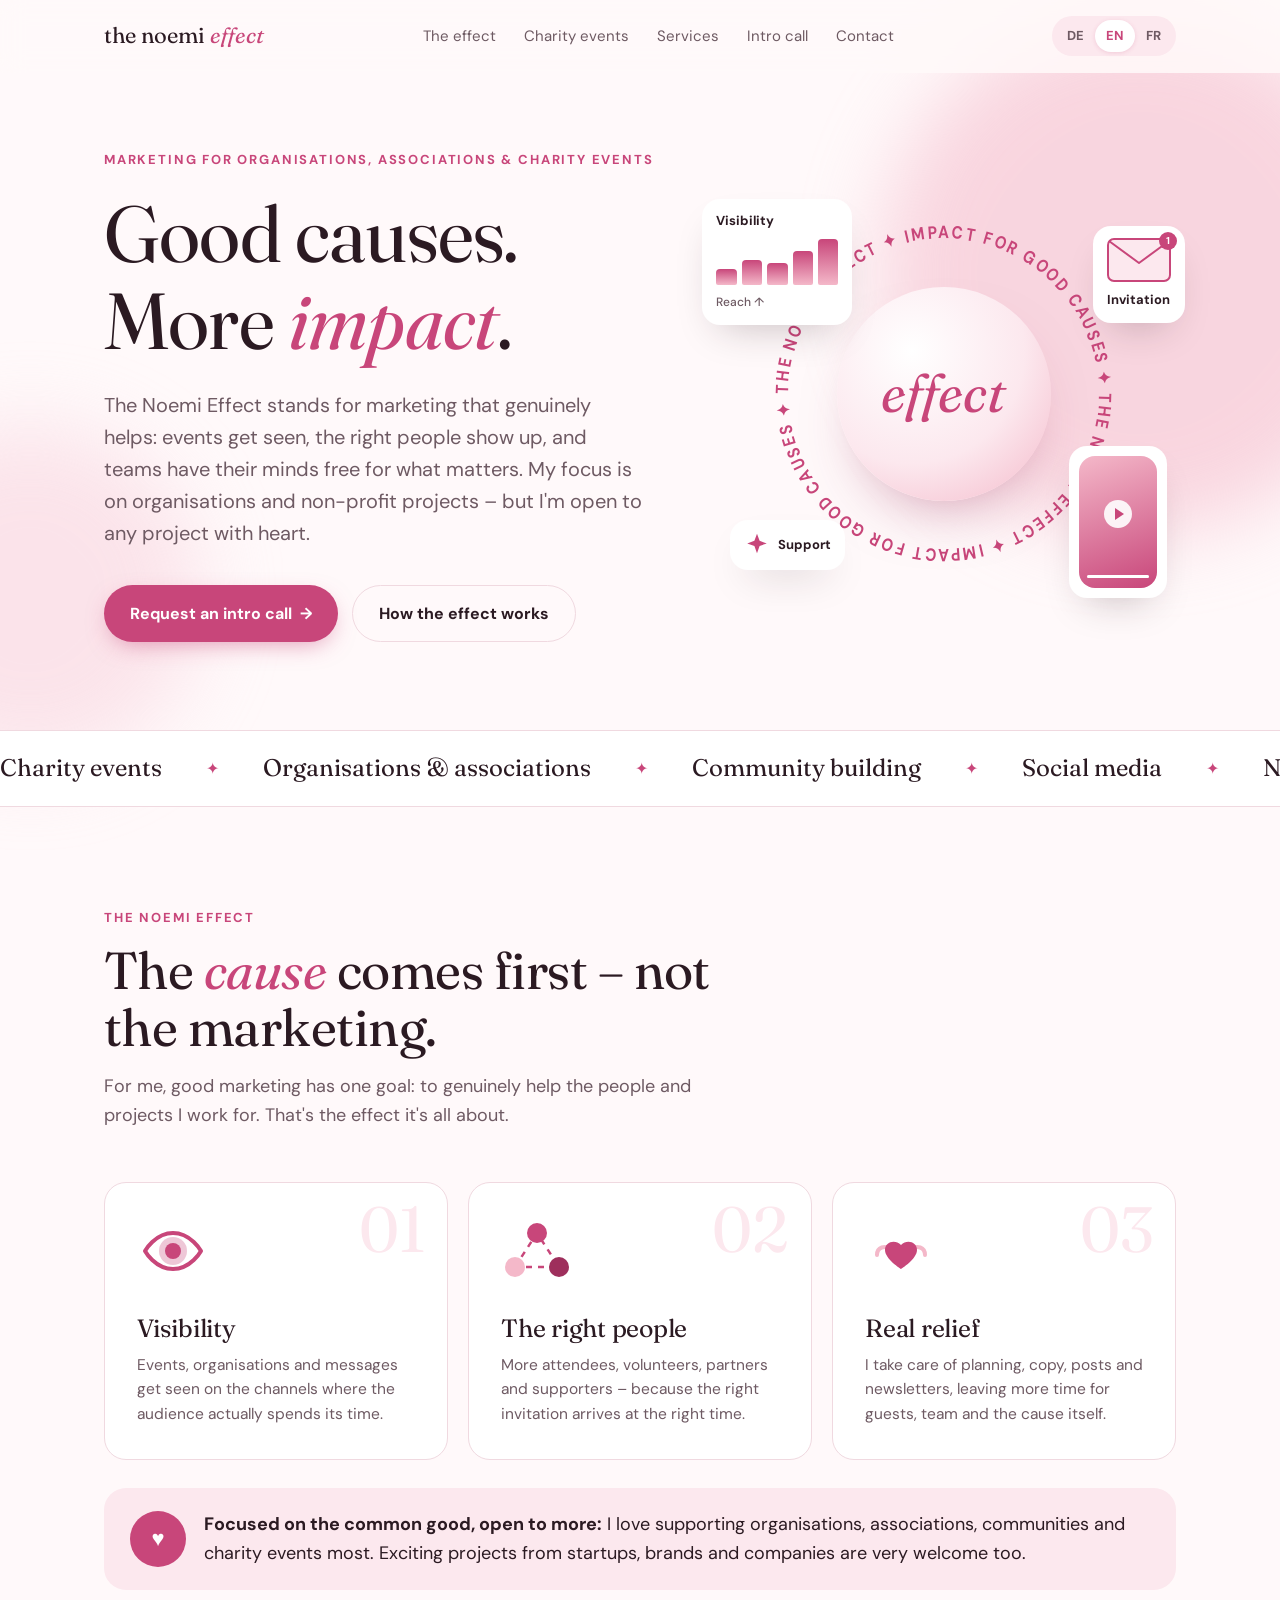
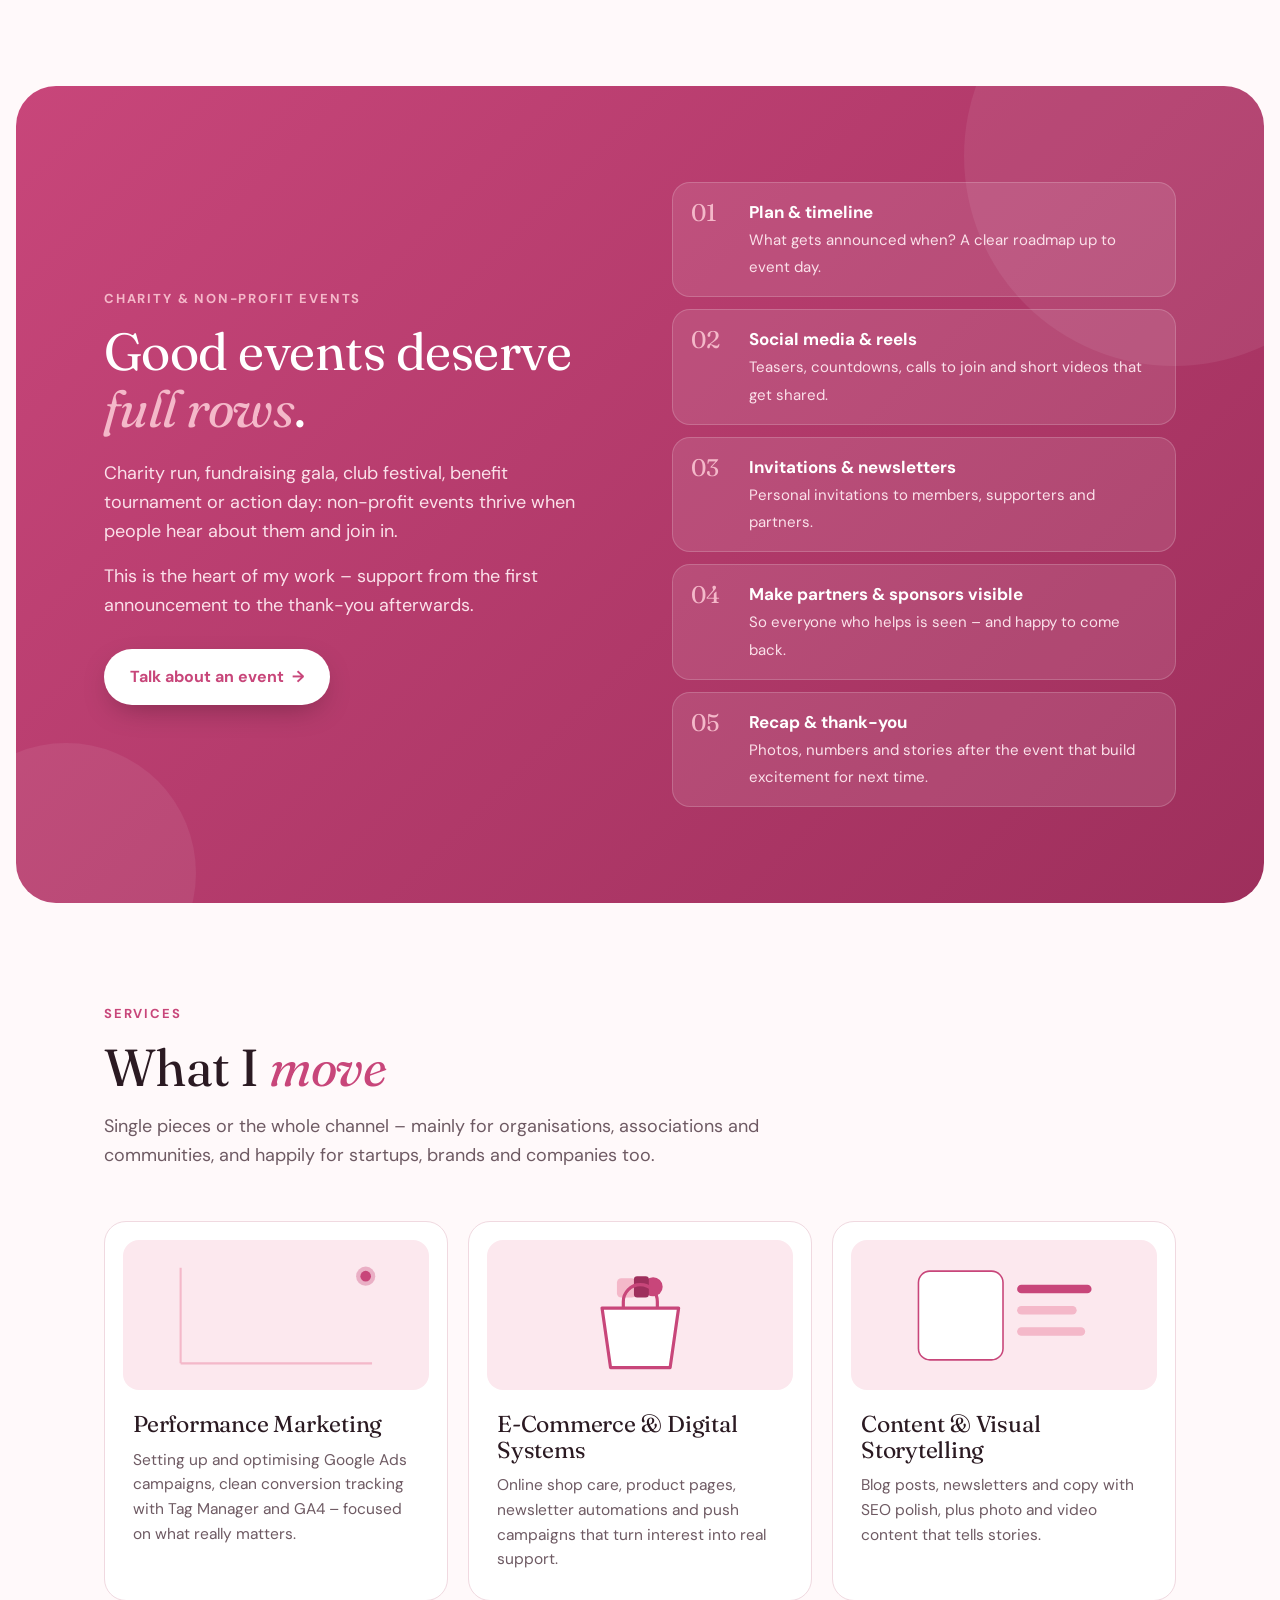
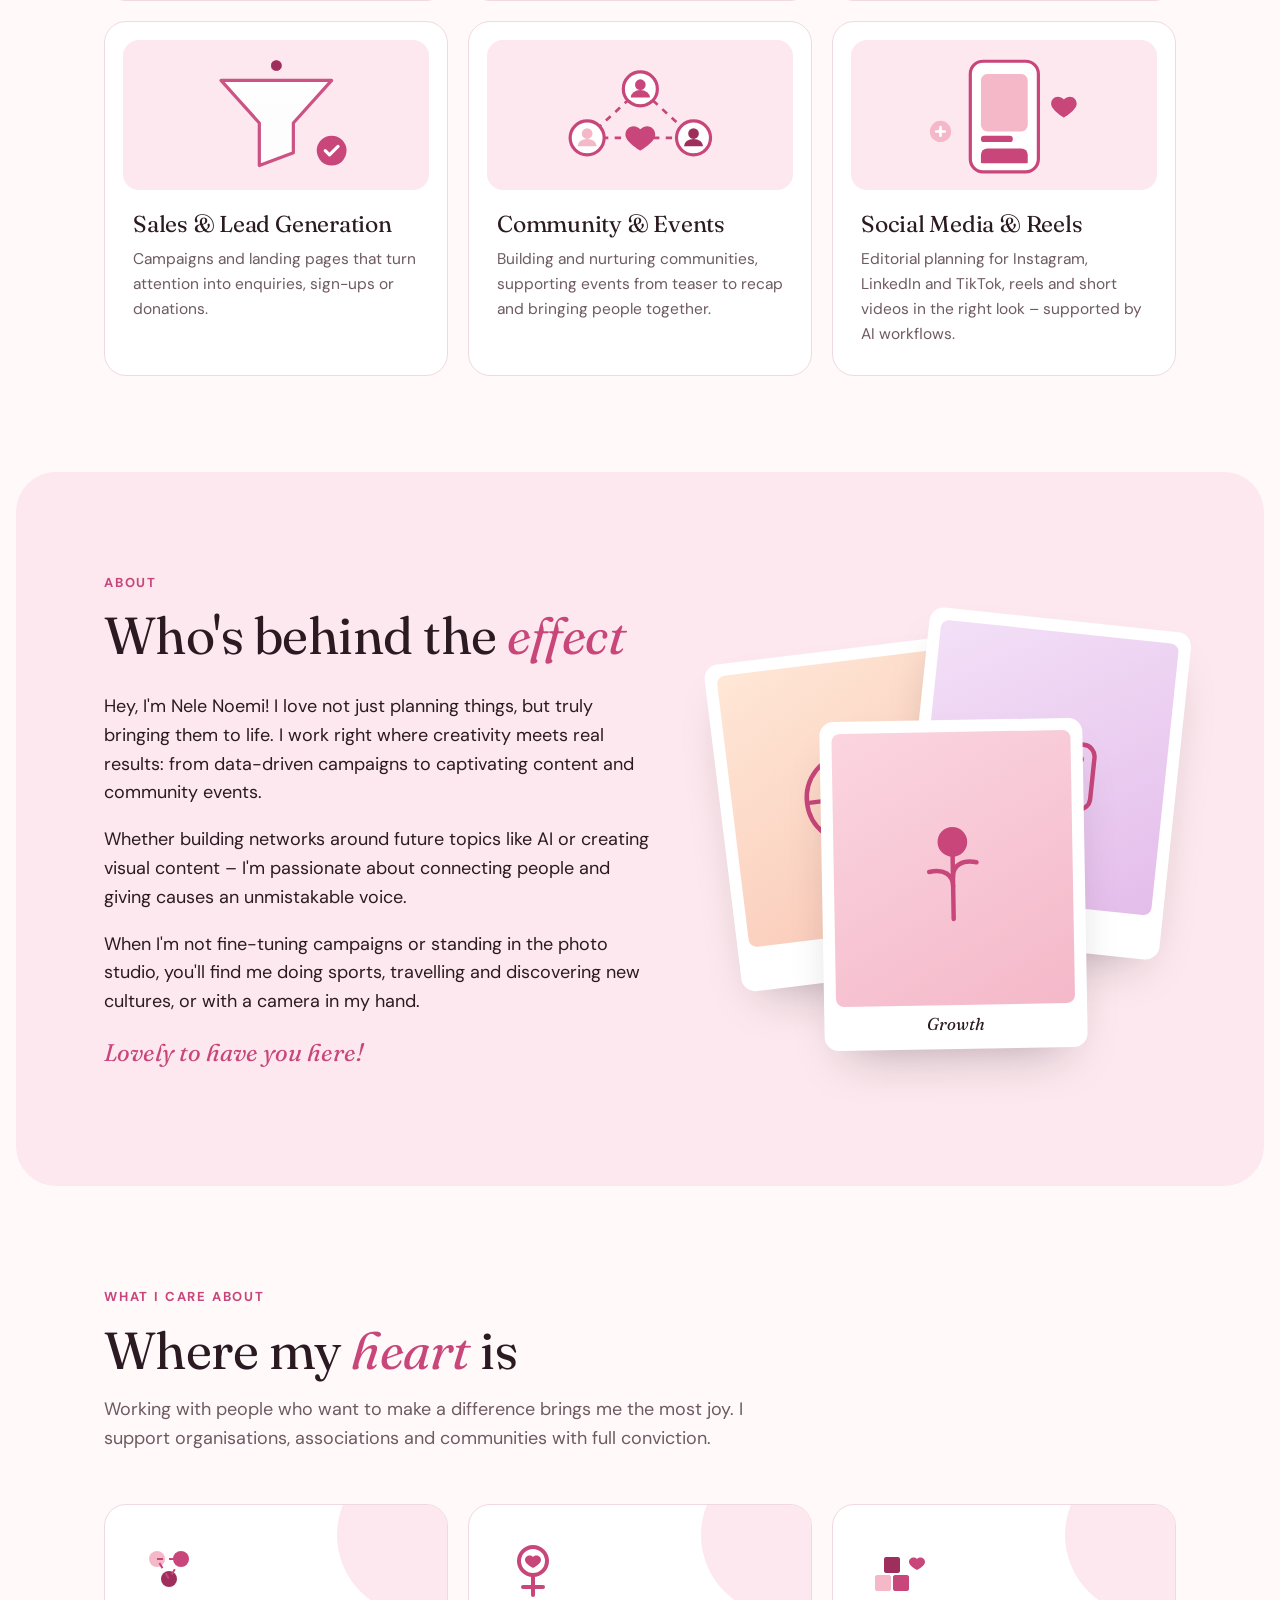
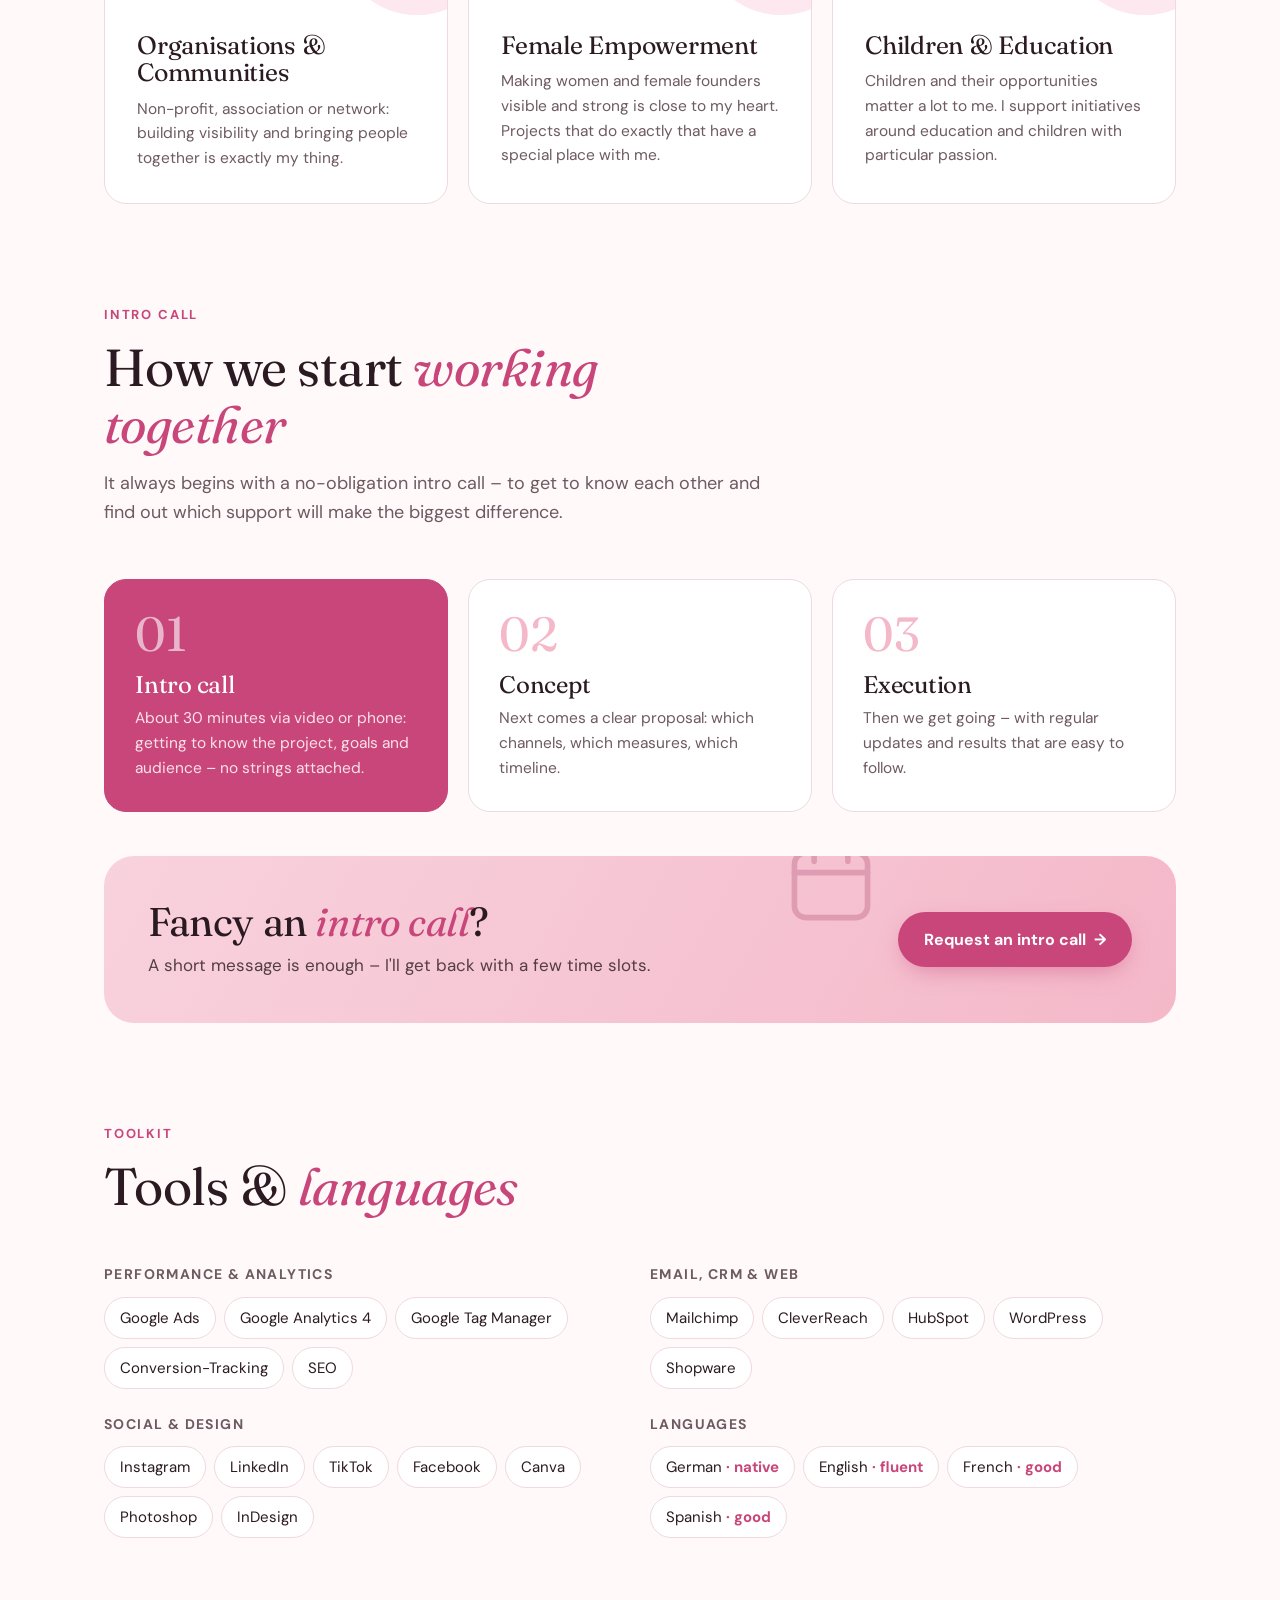
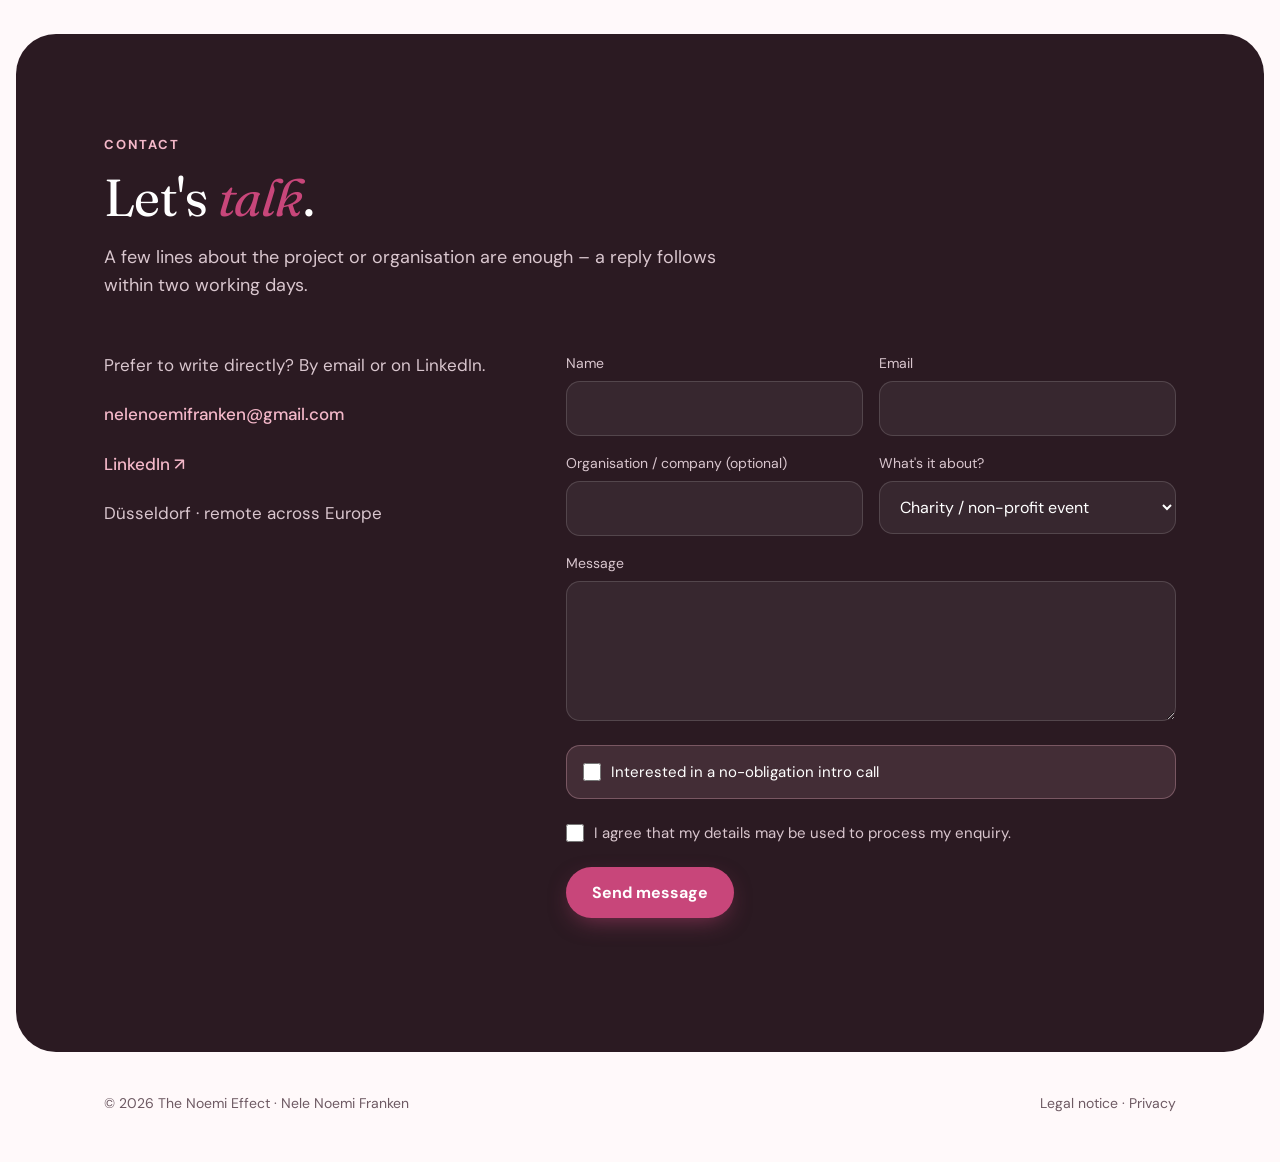
==== commit ab6d72b2: "Fokus auf Organisationen und gemeinnützige Events, neutralere Ansprache Co-Authored-By: Claude Opus " ====
--- a/index.html
+++ b/index.html
@@ -623,195 +623,189 @@
 
 const T = {
 de:{
-  "nav.services":"Leistungen","nav.about":"Über mich","nav.values":"Herzensthemen","nav.call":"Erstgespräch","nav.contact":"Kontakt",
-  "nav.effect":"Der Effekt","nav.events":"Gemeinnützige Events",
+  "nav.services":"Leistungen","nav.call":"Erstgespräch","nav.contact":"Kontakt","nav.effect":"Der Effekt","nav.events":"Gemeinnützige Events",
   "hero.eyebrow":"Marketing für Organisationen, Vereine & gemeinnützige Events",
-  "hero.title":"Dein Anliegen. Mehr <em>Wirkung</em>.",
-  "hero.lead":"The Noemi Effect ist der Effekt, den du spürst: Deine Veranstaltung wird gesehen, die richtigen Menschen kommen, und du hast den Kopf frei für das, was dir wichtig ist.",
+  "hero.title":"Gute Anliegen. Mehr <em>Wirkung</em>.",
+  "hero.lead":"The Noemi Effect steht für Marketing, das spürbar hilft: Veranstaltungen werden gesehen, die richtigen Menschen kommen, und das Team hat den Kopf frei für das Wesentliche. Mein Schwerpunkt liegt auf Organisationen und gemeinnützigen Projekten – offen bin ich aber für jedes Vorhaben mit Herz.",
   "hero.cta1":"Erstgespräch anfragen","hero.cta2":"So wirkt der Effekt",
-  "ring":"the noemi effect ✦ wirkung für dein anliegen ✦ ",
+  "ring":"the noemi effect ✦ wirkung für gute anliegen ✦ ",
   "fl.ads":"Sichtbarkeit","fl.ads2":"Reichweite ↑","fl.mail":"Einladung","fl.ai":"Unterstützung",
-  "eff.eyebrow":"Der Noemi Effect","eff.title":"Es geht um <em>dich</em> – und um das, was du bewegen willst.",
-  "eff.lead":"Mein Marketing hat ein Ziel: Es soll dir und deinem Anliegen spürbar helfen. Das ist der Effekt, für den ich arbeite.",
-  "e1.t":"Du wirst gesehen","e1.d":"Deine Veranstaltung, deine Organisation, deine Botschaft – sichtbar auf den Kanälen, auf denen deine Zielgruppe unterwegs ist.",
-  "e2.t":"Die richtigen Menschen kommen","e2.d":"Mehr Teilnehmende, Helfende, Partner und Unterstützer:innen, weil sie zur richtigen Zeit die richtige Einladung bekommen.",
-  "e3.t":"Du wirst entlastet","e3.d":"Ich übernehme Planung, Texte, Posts und Newsletter. Du hast mehr Zeit für deine Gäste, dein Team und deine Sache.",
-  "you.b":"Du","you.t":"Im Mittelpunkt stehst <em>du</em>, nicht ich. Ich höre zu, verstehe dein Ziel und baue das Marketing um dich herum.",
-  "np.eyebrow":"Gemeinnützige Veranstaltungen","np.title":"Dein Event verdient <em>volle Reihen</em>.",
+  "marquee":["Gemeinnützige Events","Organisationen & Vereine","Community Building","Social Media","Newsletter","Content Creation","Performance Marketing","Visual Storytelling"],
+  "eff.eyebrow":"Der Noemi Effect","eff.title":"Im Mittelpunkt steht das <em>Anliegen</em> – nicht das Marketing.",
+  "eff.lead":"Gutes Marketing hat für mich ein Ziel: Es soll den Menschen und Projekten, für die ich arbeite, spürbar helfen. Das ist der Effekt, um den es geht.",
+  "e1.t":"Sichtbarkeit","e1.d":"Veranstaltung, Organisation und Botschaft werden auf den Kanälen gesehen, auf denen die Zielgruppe wirklich unterwegs ist.",
+  "e2.t":"Die richtigen Menschen","e2.d":"Mehr Teilnehmende, Helfende, Partner und Unterstützer:innen – weil die passende Einladung zur richtigen Zeit ankommt.",
+  "e3.t":"Spürbare Entlastung","e3.d":"Planung, Texte, Posts und Newsletter übernehme ich. So bleibt mehr Zeit für Gäste, Team und die eigentliche Sache.",
+  "you.b":"♥","you.t":"<strong>Schwerpunkt Gemeinwohl, offen für mehr:</strong> Am liebsten unterstütze ich Organisationen, Vereine, Communities und gemeinnützige Veranstaltungen. Spannende Projekte von Startups, Marken und Unternehmen nehme ich aber ebenfalls sehr gerne an.",
+  "np.eyebrow":"Gemeinnützige Veranstaltungen","np.title":"Gute Events verdienen <em>volle Reihen</em>.",
   "np.p1":"Benefizlauf, Spendengala, Vereinsfest, Charity-Turnier oder Aktionstag: Gemeinnützige Veranstaltungen leben davon, dass Menschen davon erfahren und mitmachen.",
-  "np.p2":"Genau dabei unterstütze ich dich am liebsten – von der ersten Ankündigung bis zum Dankeschön danach.",
-  "np.cta":"Über dein Event sprechen",
-  "np1.t":"Plan & Zeitachse","np1.d":"Wann wird was angekündigt? Ein klarer Fahrplan bis zum Eventtag.",
+  "np.p2":"Genau hier liegt mein Herzstück – Begleitung von der ersten Ankündigung bis zum Dankeschön danach.",
+  "np.cta":"Über ein Event sprechen",
+  "np1.t":"Plan & Zeitachse","np1.d":"Was wird wann angekündigt? Ein klarer Fahrplan bis zum Eventtag.",
   "np2.t":"Social Media & Reels","np2.d":"Teaser, Countdown, Mitmach-Aufrufe und Kurzvideos, die geteilt werden.",
   "np3.t":"Einladungen & Newsletter","np3.d":"Persönliche Einladungen an Mitglieder, Unterstützer:innen und Partner.",
   "np4.t":"Partner & Sponsoren sichtbar machen","np4.d":"Damit alle, die helfen, auch gesehen werden – und gerne wieder dabei sind.",
   "np5.t":"Recap & Danke","np5.d":"Bilder, Zahlen und Geschichten nach dem Event, die Lust aufs nächste Mal machen.",
-  "f.np":"Gemeinnützige Veranstaltung",
-  "marquee":["Performance Marketing","Content Creation","Newsletter","Social Media","Community Building","KI-Workflows","Events","Visual Storytelling"],
-  "services.eyebrow":"Leistungen","services.title":"Was ich für dich <em>bewege</em>",
-  "services.lead":"Ich übernehme einzelne Bausteine oder den ganzen Kanal – für Marken, Startups, Vereine und Communities.",
-  "s1.t":"Performance Marketing","s1.d":"Google-Ads-Kampagnen aufsetzen und optimieren, sauberes Conversion-Tracking mit Tag Manager und GA4 – gesteuert nach dem, was wirklich zählt.",
-  "s2.t":"E-Commerce & Digital Systems","s2.d":"Webshop-Pflege, Produktseiten, Newsletter-Automationen und Push-Kampagnen, die aus Besucher:innen Kund:innen machen.",
-  "s3.t":"Content & Visual Storytelling","s3.d":"Blogartikel, Newsletter und Texte mit SEO-Feinschliff, dazu Foto- und Videocontent, der deine Geschichte erzählt.",
-  "s4.t":"Sales & Lead-Generierung","s4.d":"Kampagnen und Landingpages, die Interesse in Anfragen verwandeln – mit Gespür für Vertrieb und klaren Botschaften.",
+  "services.eyebrow":"Leistungen","services.title":"Was ich <em>bewege</em>",
+  "services.lead":"Einzelne Bausteine oder der ganze Kanal – vor allem für Organisationen, Vereine und Communities, gerne aber auch für Startups, Marken und Unternehmen.",
+  "s1.t":"Performance Marketing","s1.d":"Google-Ads-Kampagnen aufsetzen und optimieren, sauberes Conversion-Tracking mit Tag Manager und GA4 – ausgerichtet auf das, was wirklich zählt.",
+  "s2.t":"E-Commerce & Digital Systems","s2.d":"Webshop-Pflege, Produktseiten, Newsletter-Automationen und Push-Kampagnen, die aus Interesse echte Unterstützung machen.",
+  "s3.t":"Content & Visual Storytelling","s3.d":"Blogartikel, Newsletter und Texte mit SEO-Feinschliff, dazu Foto- und Videocontent, der Geschichten erzählt.",
+  "s4.t":"Sales & Lead-Generierung","s4.d":"Kampagnen und Landingpages, die Aufmerksamkeit in Anfragen, Anmeldungen oder Spenden verwandeln.",
   "s5.t":"Community & Events","s5.d":"Communities aufbauen und pflegen, Events vom Teaser bis zum Recap begleiten und Menschen miteinander verbinden.",
-  "s6.t":"Social Media & Reels","s6.d":"Redaktionsplanung für Instagram, LinkedIn und TikTok, Reels und Kurzvideos im Look deiner Marke – unterstützt von KI-Workflows.",
+  "s6.t":"Social Media & Reels","s6.d":"Redaktionsplanung für Instagram, LinkedIn und TikTok, Reels und Kurzvideos im passenden Look – unterstützt von KI-Workflows.",
   "about.eyebrow":"Über mich","about.title":"Wer hinter dem <em>Effekt</em> steckt",
   "about.p1":"Hey, ich bin Nele Noemi! Ich liebe es, Dinge nicht nur zu planen, sondern sie wirklich zum Leben zu erwecken. Ich bewege mich genau an der Schnittstelle, an der Kreativität auf echte Ergebnisse trifft: von datengetriebenen Kampagnen bis zu mitreißendem Content und Community-Events.",
-  "about.p2":"Ob beim Aufbau von Netzwerken rund um Zukunftsthemen wie KI oder bei der Gestaltung von visuellem Content – ich brenne dafür, Menschen zu verbinden und Marken eine unverwechselbare Stimme zu geben.",
+  "about.p2":"Ob beim Aufbau von Netzwerken rund um Zukunftsthemen wie KI oder bei der Gestaltung von visuellem Content – ich brenne dafür, Menschen zu verbinden und Anliegen eine unverwechselbare Stimme zu geben.",
   "about.p3":"Wenn ich nicht gerade an Kampagnen feile oder im Fotostudio stehe, findet man mich beim Sport, auf Reisen beim Entdecken neuer Kulturen oder mit einer Kamera in der Hand.",
-  "about.sign":"Schön, dass du da bist!",
+  "about.sign":"Schön, dass Sie hier sind!",
   "pol.1":"Reisen","pol.2":"Kamera","pol.3":"Wachsen",
   "values.eyebrow":"Herzensthemen","values.title":"Wofür mein <em>Herz</em> schlägt",
-  "values.lead":"Ich arbeite besonders gerne mit Menschen, die etwas bewegen wollen. Für Organisationen, Vereine und Communities setze ich mich mit voller Überzeugung ein.",
-  "v1.t":"Organisationen & Communities","v1.d":"Ob gemeinnützige Organisation, Verein oder Netzwerk: Ich unterstütze sehr gerne dabei, Sichtbarkeit aufzubauen und Menschen zusammenzubringen.",
+  "values.lead":"Am meisten Freude macht mir die Arbeit mit Menschen, die etwas bewegen wollen. Für Organisationen, Vereine und Communities setze ich mich mit voller Überzeugung ein.",
+  "v1.t":"Organisationen & Communities","v1.d":"Ob gemeinnützige Organisation, Verein oder Netzwerk: Sichtbarkeit aufbauen und Menschen zusammenbringen ist genau mein Ding.",
   "v2.t":"Female Empowerment","v2.d":"Frauen und Female Founders sichtbar machen und stärken liegt mir am Herzen. Projekte, die genau das tun, haben bei mir einen besonderen Platz.",
   "v3.t":"Kinder & Bildung","v3.d":"Kinder und ihre Chancen sind mir sehr wichtig. Initiativen rund um Bildung und Kinder unterstütze ich mit besonders viel Leidenschaft.",
-  "call.eyebrow":"Erstgespräch","call.title":"So starten wir <em>gemeinsam</em>",
-  "call.lead":"Am Anfang steht immer ein unverbindliches Erstgespräch. Wir lernen uns kennen und schauen, wie ich dich am besten unterstützen kann.",
-  "st1.t":"Erstgespräch","st1.d":"In rund 30 Minuten erzählst du mir von deinem Vorhaben, deinen Zielen und deiner Zielgruppe – ganz unverbindlich, per Video oder Telefon.",
-  "st2.t":"Konzept","st2.d":"Ich schicke dir einen klaren Vorschlag: welche Kanäle, welche Maßnahmen, welcher Zeitrahmen.",
-  "st3.t":"Umsetzung","st3.d":"Wir legen los. Du bekommst regelmäßige Updates und Ergebnisse, die du nachvollziehen kannst.",
-  "band.t":"Lust auf ein <em>Erstgespräch</em>?","band.d":"Schreib mir kurz, worum es geht – ich melde mich mit Terminvorschlägen.","band.cta":"Erstgespräch anfragen",
+  "call.eyebrow":"Erstgespräch","call.title":"So beginnt die <em>Zusammenarbeit</em>",
+  "call.lead":"Am Anfang steht immer ein unverbindliches Erstgespräch – zum Kennenlernen und um herauszufinden, welche Unterstützung am meisten bewirkt.",
+  "st1.t":"Erstgespräch","st1.d":"Rund 30 Minuten per Video oder Telefon: Vorhaben, Ziele und Zielgruppe kennenlernen – ganz unverbindlich.",
+  "st2.t":"Konzept","st2.d":"Danach folgt ein klarer Vorschlag: welche Kanäle, welche Maßnahmen, welcher Zeitrahmen.",
+  "st3.t":"Umsetzung","st3.d":"Dann geht es los – mit regelmäßigen Updates und nachvollziehbaren Ergebnissen.",
+  "band.t":"Lust auf ein <em>Erstgespräch</em>?","band.d":"Eine kurze Nachricht genügt – ich melde mich mit Terminvorschlägen.","band.cta":"Erstgespräch anfragen",
   "tools.eyebrow":"Toolkit","tools.title":"Tools &amp; <em>Sprachen</em>",
   "tg1":"Performance & Analytics","tg2":"E-Mail, CRM & Web","tg3":"Social & Design","tg4":"Sprachen",
   "l1":"Deutsch <b>· Muttersprache</b>","l2":"Englisch <b>· fließend</b>","l3":"Französisch <b>· gut</b>","l4":"Spanisch <b>· gut</b>",
-  "contact.eyebrow":"Kontakt","contact.title":"Lass uns <em>sprechen</em>.",
-  "contact.lead":"Erzähl mir kurz von deinem Projekt oder deiner Organisation – ich melde mich innerhalb von zwei Werktagen.",
-  "contact.info":"Du möchtest lieber direkt schreiben? Gerne per E-Mail oder über LinkedIn.","contact.loc":"Düsseldorf · remote im DACH-Raum und darüber hinaus",
-  "f.name":"Name","f.mail":"E-Mail","f.org":"Unternehmen / Organisation (optional)","f.topic":"Worum geht es?","f.other":"Etwas anderes",
-  "f.msg":"Deine Nachricht","f.call":"Ich interessiere mich für ein unverbindliches Erstgespräch.","f.when":"Wann passt es dir? (optional)",
+  "contact.eyebrow":"Kontakt","contact.title":"Lassen Sie uns <em>sprechen</em>.",
+  "contact.lead":"Ein paar Sätze zum Projekt oder zur Organisation reichen – Antwort kommt innerhalb von zwei Werktagen.",
+  "contact.info":"Lieber direkt schreiben? Gerne per E-Mail oder über LinkedIn.","contact.loc":"Düsseldorf · remote im DACH-Raum und darüber hinaus",
+  "f.name":"Name","f.mail":"E-Mail","f.org":"Organisation / Unternehmen (optional)","f.topic":"Worum geht es?","f.other":"Ein anderes Projekt","f.np":"Gemeinnützige Veranstaltung",
+  "f.msg":"Nachricht","f.call":"Interesse an einem unverbindlichen Erstgespräch","f.when":"Wunschtermin (optional)",
   "f.consent":"Ich bin einverstanden, dass meine Angaben zur Bearbeitung meiner Anfrage verwendet werden.",
-  "f.send":"Nachricht senden","f.sending":"Wird gesendet …","f.ok":"Danke! Deine Nachricht ist angekommen.",
-  "f.err":"Das hat leider nicht geklappt. Schreib mir gerne direkt an ","f.invalid":"Bitte fülle Name, E-Mail und Nachricht aus und bestätige die Einwilligung.",
+  "f.send":"Nachricht senden","f.sending":"Wird gesendet …","f.ok":"Vielen Dank! Die Nachricht ist angekommen.",
+  "f.err":"Das hat leider nicht geklappt. Gerne direkt schreiben an ","f.invalid":"Bitte Name, E-Mail und Nachricht ausfüllen und die Einwilligung bestätigen.",
   "foot.imprint":"Impressum","foot.privacy":"Datenschutz","subject":"Neue Anfrage über the noemi effect","subjectCall":"Anfrage Erstgespräch über the noemi effect"
 },
 en:{
-  "nav.services":"Services","nav.about":"About","nav.values":"What I care about","nav.call":"Intro call","nav.contact":"Contact",
-  "nav.effect":"The effect","nav.events":"Charity events",
+  "nav.services":"Services","nav.call":"Intro call","nav.contact":"Contact","nav.effect":"The effect","nav.events":"Charity events",
   "hero.eyebrow":"Marketing for organisations, associations & charity events",
-  "hero.title":"Your cause. More <em>impact</em>.",
-  "hero.lead":"The Noemi Effect is the effect you feel: your event gets seen, the right people show up, and your mind is free for what matters to you.",
-  "hero.cta1":"Book an intro call","hero.cta2":"How the effect works",
-  "ring":"the noemi effect ✦ impact for your cause ✦ ",
+  "hero.title":"Good causes. More <em>impact</em>.",
+  "hero.lead":"The Noemi Effect stands for marketing that genuinely helps: events get seen, the right people show up, and teams have their minds free for what matters. My focus is on organisations and non-profit projects – but I'm open to any project with heart.",
+  "hero.cta1":"Request an intro call","hero.cta2":"How the effect works",
+  "ring":"the noemi effect ✦ impact for good causes ✦ ",
   "fl.ads":"Visibility","fl.ads2":"Reach ↑","fl.mail":"Invitation","fl.ai":"Support",
-  "eff.eyebrow":"The Noemi Effect","eff.title":"It's about <em>you</em> – and what you want to move.",
-  "eff.lead":"My marketing has one goal: to genuinely help you and your cause. That's the effect I work for.",
-  "e1.t":"You get seen","e1.d":"Your event, your organisation, your message – visible on the channels where your audience spends its time.",
-  "e2.t":"The right people show up","e2.d":"More attendees, volunteers, partners and supporters, because they get the right invitation at the right time.",
-  "e3.t":"You get relief","e3.d":"I take care of planning, copy, posts and newsletters. You have more time for your guests, your team and your cause.",
-  "you.b":"You","you.t":"<em>You</em> are at the centre, not me. I listen, understand your goal and build the marketing around you.",
-  "np.eyebrow":"Charity & non-profit events","np.title":"Your event deserves <em>full rows</em>.",
+  "marquee":["Charity events","Organisations & associations","Community building","Social media","Newsletters","Content creation","Performance marketing","Visual storytelling"],
+  "eff.eyebrow":"The Noemi Effect","eff.title":"The <em>cause</em> comes first – not the marketing.",
+  "eff.lead":"For me, good marketing has one goal: to genuinely help the people and projects I work for. That's the effect it's all about.",
+  "e1.t":"Visibility","e1.d":"Events, organisations and messages get seen on the channels where the audience actually spends its time.",
+  "e2.t":"The right people","e2.d":"More attendees, volunteers, partners and supporters – because the right invitation arrives at the right time.",
+  "e3.t":"Real relief","e3.d":"I take care of planning, copy, posts and newsletters, leaving more time for guests, team and the cause itself.",
+  "you.b":"♥","you.t":"<strong>Focused on the common good, open to more:</strong> I love supporting organisations, associations, communities and charity events most. Exciting projects from startups, brands and companies are very welcome too.",
+  "np.eyebrow":"Charity & non-profit events","np.title":"Good events deserve <em>full rows</em>.",
   "np.p1":"Charity run, fundraising gala, club festival, benefit tournament or action day: non-profit events thrive when people hear about them and join in.",
-  "np.p2":"That's exactly where I love to support you – from the first announcement to the thank-you afterwards.",
-  "np.cta":"Talk about your event",
+  "np.p2":"This is the heart of my work – support from the first announcement to the thank-you afterwards.",
+  "np.cta":"Talk about an event",
   "np1.t":"Plan & timeline","np1.d":"What gets announced when? A clear roadmap up to event day.",
   "np2.t":"Social media & reels","np2.d":"Teasers, countdowns, calls to join and short videos that get shared.",
   "np3.t":"Invitations & newsletters","np3.d":"Personal invitations to members, supporters and partners.",
   "np4.t":"Make partners & sponsors visible","np4.d":"So everyone who helps is seen – and happy to come back.",
   "np5.t":"Recap & thank-you","np5.d":"Photos, numbers and stories after the event that build excitement for next time.",
-  "f.np":"Charity / non-profit event",
-  "marquee":["Performance Marketing","Content Creation","Newsletters","Social Media","Community Building","AI Workflows","Events","Visual Storytelling"],
-  "services.eyebrow":"Services","services.title":"What I <em>move</em> for you",
-  "services.lead":"I take on single pieces or the whole channel – for brands, startups, non-profits and communities.",
-  "s1.t":"Performance Marketing","s1.d":"Setting up and optimising Google Ads campaigns, clean conversion tracking with Tag Manager and GA4 – steered by what really matters.",
-  "s2.t":"E-Commerce & Digital Systems","s2.d":"Online shop care, product pages, newsletter automations and push campaigns that turn visitors into customers.",
-  "s3.t":"Content & Visual Storytelling","s3.d":"Blog posts, newsletters and copy with SEO polish, plus photo and video content that tells your story.",
-  "s4.t":"Sales & Lead Generation","s4.d":"Campaigns and landing pages that turn interest into enquiries – with a feel for sales and clear messages.",
+  "services.eyebrow":"Services","services.title":"What I <em>move</em>",
+  "services.lead":"Single pieces or the whole channel – mainly for organisations, associations and communities, and happily for startups, brands and companies too.",
+  "s1.t":"Performance Marketing","s1.d":"Setting up and optimising Google Ads campaigns, clean conversion tracking with Tag Manager and GA4 – focused on what really matters.",
+  "s2.t":"E-Commerce & Digital Systems","s2.d":"Online shop care, product pages, newsletter automations and push campaigns that turn interest into real support.",
+  "s3.t":"Content & Visual Storytelling","s3.d":"Blog posts, newsletters and copy with SEO polish, plus photo and video content that tells stories.",
+  "s4.t":"Sales & Lead Generation","s4.d":"Campaigns and landing pages that turn attention into enquiries, sign-ups or donations.",
   "s5.t":"Community & Events","s5.d":"Building and nurturing communities, supporting events from teaser to recap and bringing people together.",
-  "s6.t":"Social Media & Reels","s6.d":"Editorial planning for Instagram, LinkedIn and TikTok, reels and short videos in your brand's look – supported by AI workflows.",
+  "s6.t":"Social Media & Reels","s6.d":"Editorial planning for Instagram, LinkedIn and TikTok, reels and short videos in the right look – supported by AI workflows.",
   "about.eyebrow":"About","about.title":"Who's behind the <em>effect</em>",
   "about.p1":"Hey, I'm Nele Noemi! I love not just planning things, but truly bringing them to life. I work right where creativity meets real results: from data-driven campaigns to captivating content and community events.",
-  "about.p2":"Whether building networks around future topics like AI or creating visual content – I'm passionate about connecting people and giving brands an unmistakable voice.",
+  "about.p2":"Whether building networks around future topics like AI or creating visual content – I'm passionate about connecting people and giving causes an unmistakable voice.",
   "about.p3":"When I'm not fine-tuning campaigns or standing in the photo studio, you'll find me doing sports, travelling and discovering new cultures, or with a camera in my hand.",
   "about.sign":"Lovely to have you here!",
   "pol.1":"Travel","pol.2":"Camera","pol.3":"Growth",
   "values.eyebrow":"What I care about","values.title":"Where my <em>heart</em> is",
-  "values.lead":"I especially love working with people who want to make a difference. I support organisations, non-profits and communities with full conviction.",
-  "v1.t":"Organisations & Communities","v1.d":"Non-profit, association or network: I'm always happy to help build visibility and bring people together.",
+  "values.lead":"Working with people who want to make a difference brings me the most joy. I support organisations, associations and communities with full conviction.",
+  "v1.t":"Organisations & Communities","v1.d":"Non-profit, association or network: building visibility and bringing people together is exactly my thing.",
   "v2.t":"Female Empowerment","v2.d":"Making women and female founders visible and strong is close to my heart. Projects that do exactly that have a special place with me.",
   "v3.t":"Children & Education","v3.d":"Children and their opportunities matter a lot to me. I support initiatives around education and children with particular passion.",
-  "call.eyebrow":"Intro call","call.title":"How we start <em>together</em>",
-  "call.lead":"It always begins with a no-obligation intro call. We get to know each other and see how I can best support you.",
-  "st1.t":"Intro call","st1.d":"In about 30 minutes you tell me about your project, goals and audience – no strings attached, via video or phone.",
-  "st2.t":"Concept","st2.d":"I send you a clear proposal: which channels, which measures, which timeline.",
-  "st3.t":"Execution","st3.d":"We get going. You receive regular updates and results you can follow.",
-  "band.t":"Fancy an <em>intro call</em>?","band.d":"Drop me a short note about your project – I'll get back to you with a few time slots.","band.cta":"Book an intro call",
+  "call.eyebrow":"Intro call","call.title":"How we start <em>working together</em>",
+  "call.lead":"It always begins with a no-obligation intro call – to get to know each other and find out which support will make the biggest difference.",
+  "st1.t":"Intro call","st1.d":"About 30 minutes via video or phone: getting to know the project, goals and audience – no strings attached.",
+  "st2.t":"Concept","st2.d":"Next comes a clear proposal: which channels, which measures, which timeline.",
+  "st3.t":"Execution","st3.d":"Then we get going – with regular updates and results that are easy to follow.",
+  "band.t":"Fancy an <em>intro call</em>?","band.d":"A short message is enough – I'll get back with a few time slots.","band.cta":"Request an intro call",
   "tools.eyebrow":"Toolkit","tools.title":"Tools &amp; <em>languages</em>",
   "tg1":"Performance & Analytics","tg2":"Email, CRM & Web","tg3":"Social & Design","tg4":"Languages",
   "l1":"German <b>· native</b>","l2":"English <b>· fluent</b>","l3":"French <b>· good</b>","l4":"Spanish <b>· good</b>",
   "contact.eyebrow":"Contact","contact.title":"Let's <em>talk</em>.",
-  "contact.lead":"Tell me a little about your project or organisation – I'll get back to you within two working days.",
-  "contact.info":"Prefer to write directly? Reach me by email or on LinkedIn.","contact.loc":"Düsseldorf · remote across Europe",
-  "f.name":"Name","f.mail":"Email","f.org":"Company / organisation (optional)","f.topic":"What's it about?","f.other":"Something else",
-  "f.msg":"Your message","f.call":"I'm interested in a no-obligation intro call.","f.when":"When suits you? (optional)",
+  "contact.lead":"A few lines about the project or organisation are enough – a reply follows within two working days.",
+  "contact.info":"Prefer to write directly? By email or on LinkedIn.","contact.loc":"Düsseldorf · remote across Europe",
+  "f.name":"Name","f.mail":"Email","f.org":"Organisation / company (optional)","f.topic":"What's it about?","f.other":"Another project","f.np":"Charity / non-profit event",
+  "f.msg":"Message","f.call":"Interested in a no-obligation intro call","f.when":"Preferred time (optional)",
   "f.consent":"I agree that my details may be used to process my enquiry.",
-  "f.send":"Send message","f.sending":"Sending …","f.ok":"Thank you! Your message has arrived.",
-  "f.err":"Something went wrong. Feel free to write to me directly at ","f.invalid":"Please fill in name, email and message and tick the consent box.",
+  "f.send":"Send message","f.sending":"Sending …","f.ok":"Thank you! The message has arrived.",
+  "f.err":"Something went wrong. Please write directly to ","f.invalid":"Please fill in name, email and message and tick the consent box.",
   "foot.imprint":"Legal notice","foot.privacy":"Privacy","subject":"New enquiry via the noemi effect","subjectCall":"Intro call request via the noemi effect"
 },
 fr:{
-  "nav.services":"Services","nav.about":"À propos","nav.values":"Mes engagements","nav.call":"Premier échange","nav.contact":"Contact",
-  "nav.effect":"L'effet","nav.events":"Événements solidaires",
+  "nav.services":"Services","nav.call":"Premier échange","nav.contact":"Contact","nav.effect":"L'effet","nav.events":"Événements solidaires",
   "hero.eyebrow":"Marketing pour organisations, associations & événements solidaires",
-  "hero.title":"Votre cause. Plus d'<em>impact</em>.",
-  "hero.lead":"The Noemi Effect, c'est l'effet que vous ressentez : votre événement est vu, les bonnes personnes viennent, et vous avez l'esprit libre pour ce qui compte pour vous.",
+  "hero.title":"De belles causes. Plus d'<em>impact</em>.",
+  "hero.lead":"The Noemi Effect, c'est un marketing qui aide vraiment : les événements sont vus, les bonnes personnes viennent, et les équipes ont l'esprit libre pour l'essentiel. Je me concentre sur les organisations et les projets solidaires – tout en restant ouverte à tout projet porteur de sens.",
   "hero.cta1":"Demander un premier échange","hero.cta2":"Comment agit l'effet",
-  "ring":"the noemi effect ✦ de l'impact pour votre cause ✦ ",
+  "ring":"the noemi effect ✦ de l'impact pour les belles causes ✦ ",
   "fl.ads":"Visibilité","fl.ads2":"Portée ↑","fl.mail":"Invitation","fl.ai":"Soutien",
-  "eff.eyebrow":"The Noemi Effect","eff.title":"Il s'agit de <em>vous</em> – et de ce que vous voulez faire bouger.",
-  "eff.lead":"Mon marketing n'a qu'un objectif : vous aider concrètement, vous et votre cause. C'est l'effet pour lequel je travaille.",
-  "e1.t":"Vous êtes vu·e","e1.d":"Votre événement, votre organisation, votre message – visibles sur les canaux où se trouve votre public.",
-  "e2.t":"Les bonnes personnes viennent","e2.d":"Plus de participant·es, de bénévoles, de partenaires et de soutiens, grâce à la bonne invitation au bon moment.",
-  "e3.t":"Vous êtes soulagé·e","e3.d":"Je m'occupe du planning, des textes, des posts et des newsletters. Vous avez plus de temps pour vos invités, votre équipe et votre cause.",
-  "you.b":"Vous","you.t":"C'est <em>vous</em> qui êtes au centre, pas moi. J'écoute, je comprends votre objectif et je construis le marketing autour de vous.",
-  "np.eyebrow":"Événements solidaires","np.title":"Votre événement mérite une <em>salle comble</em>.",
+  "marquee":["Événements solidaires","Organisations & associations","Communautés","Réseaux sociaux","Newsletter","Création de contenu","Marketing de performance","Storytelling visuel"],
+  "eff.eyebrow":"The Noemi Effect","eff.title":"La <em>cause</em> d'abord – pas le marketing.",
+  "eff.lead":"Pour moi, un bon marketing n'a qu'un objectif : aider concrètement les personnes et les projets pour lesquels je travaille. C'est tout l'effet recherché.",
+  "e1.t":"Visibilité","e1.d":"Événements, organisations et messages sont vus sur les canaux où se trouve réellement le public.",
+  "e2.t":"Les bonnes personnes","e2.d":"Plus de participant·es, de bénévoles, de partenaires et de soutiens – grâce à la bonne invitation au bon moment.",
+  "e3.t":"Un vrai soulagement","e3.d":"Je prends en charge le planning, les textes, les posts et les newsletters. Il reste plus de temps pour les invités, l'équipe et la cause.",
+  "you.b":"♥","you.t":"<strong>Priorité à l'intérêt général, ouverte à plus :</strong> j'aime avant tout soutenir les organisations, associations, communautés et événements solidaires. Les beaux projets de startups, de marques et d'entreprises sont eux aussi les bienvenus.",
+  "np.eyebrow":"Événements solidaires","np.title":"Les beaux événements méritent une <em>salle comble</em>.",
   "np.p1":"Course solidaire, gala de charité, fête associative, tournoi caritatif ou journée d'action : les événements solidaires vivent grâce aux personnes qui en entendent parler et y participent.",
-  "np.p2":"C'est précisément là que j'aime vous soutenir – de la première annonce jusqu'aux remerciements.",
-  "np.cta":"Parler de votre événement",
+  "np.p2":"C'est le cœur de mon travail – un accompagnement de la première annonce jusqu'aux remerciements.",
+  "np.cta":"Parler d'un événement",
   "np1.t":"Plan & calendrier","np1.d":"Quoi annoncer et quand ? Une feuille de route claire jusqu'au jour J.",
   "np2.t":"Réseaux sociaux & reels","np2.d":"Teasers, comptes à rebours, appels à participer et vidéos courtes qui se partagent.",
   "np3.t":"Invitations & newsletters","np3.d":"Des invitations personnelles pour membres, soutiens et partenaires.",
   "np4.t":"Valoriser partenaires & sponsors","np4.d":"Pour que chaque personne qui aide soit vue – et revienne avec plaisir.",
   "np5.t":"Recap & remerciements","np5.d":"Photos, chiffres et histoires après l'événement, pour donner envie de la prochaine fois.",
-  "f.np":"Événement solidaire",
-  "marquee":["Marketing de performance","Création de contenu","Newsletter","Réseaux sociaux","Communautés","Workflows IA","Événements","Storytelling visuel"],
-  "services.eyebrow":"Services","services.title":"Ce que je fais <em>avancer</em> pour vous",
-  "services.lead":"Je prends en charge un élément ou tout le canal – pour des marques, startups, associations et communautés.",
-  "s1.t":"Marketing de performance","s1.d":"Création et optimisation de campagnes Google Ads, suivi des conversions fiable avec Tag Manager et GA4 – piloté par ce qui compte vraiment.",
-  "s2.t":"E-commerce & systèmes digitaux","s2.d":"Gestion de boutique en ligne, fiches produits, automatisations de newsletter et notifications push qui transforment les visiteurs en clients.",
-  "s3.t":"Contenu & storytelling visuel","s3.d":"Articles de blog, newsletters et textes optimisés SEO, ainsi que des contenus photo et vidéo qui racontent votre histoire.",
-  "s4.t":"Vente & génération de leads","s4.d":"Des campagnes et landing pages qui transforment l'intérêt en demandes – avec le sens de la vente et des messages clairs.",
+  "services.eyebrow":"Services","services.title":"Ce que je fais <em>avancer</em>",
+  "services.lead":"Un élément ou tout le canal – surtout pour les organisations, associations et communautés, mais aussi avec plaisir pour les startups, marques et entreprises.",
+  "s1.t":"Marketing de performance","s1.d":"Création et optimisation de campagnes Google Ads, suivi des conversions fiable avec Tag Manager et GA4 – centré sur ce qui compte vraiment.",
+  "s2.t":"E-commerce & systèmes digitaux","s2.d":"Gestion de boutique en ligne, fiches produits, automatisations de newsletter et notifications push qui transforment l'intérêt en soutien réel.",
+  "s3.t":"Contenu & storytelling visuel","s3.d":"Articles de blog, newsletters et textes optimisés SEO, ainsi que des contenus photo et vidéo qui racontent des histoires.",
+  "s4.t":"Vente & génération de leads","s4.d":"Des campagnes et landing pages qui transforment l'attention en demandes, inscriptions ou dons.",
   "s5.t":"Communauté & événements","s5.d":"Créer et animer des communautés, accompagner des événements du teaser au recap et rassembler les gens.",
-  "s6.t":"Réseaux sociaux & Reels","s6.d":"Planning éditorial pour Instagram, LinkedIn et TikTok, reels et vidéos courtes aux couleurs de votre marque – avec l'appui de workflows IA.",
+  "s6.t":"Réseaux sociaux & Reels","s6.d":"Planning éditorial pour Instagram, LinkedIn et TikTok, reels et vidéos courtes au bon style – avec l'appui de workflows IA.",
   "about.eyebrow":"À propos","about.title":"Qui se cache derrière l'<em>effet</em>",
   "about.p1":"Hello, je suis Nele Noemi ! J'aime non seulement planifier, mais surtout donner vie aux idées. Je travaille exactement là où la créativité rencontre des résultats concrets : des campagnes pilotées par les données aux contenus captivants et aux événements communautaires.",
-  "about.p2":"Qu'il s'agisse de créer des réseaux autour de sujets d'avenir comme l'IA ou de concevoir des contenus visuels, je suis passionnée par l'idée de relier les gens et de donner aux marques une voix unique.",
+  "about.p2":"Qu'il s'agisse de créer des réseaux autour de sujets d'avenir comme l'IA ou de concevoir des contenus visuels, je suis passionnée par l'idée de relier les gens et de donner aux causes une voix unique.",
   "about.p3":"Quand je ne peaufine pas des campagnes ou ne suis pas au studio photo, je fais du sport, je voyage à la découverte de nouvelles cultures ou je me promène appareil photo à la main.",
   "about.sign":"Ravie de vous voir ici !",
   "pol.1":"Voyages","pol.2":"Photo","pol.3":"Grandir",
   "values.eyebrow":"Mes engagements","values.title":"Ce qui me tient à <em>cœur</em>",
-  "values.lead":"J'aime particulièrement travailler avec des personnes qui veulent faire bouger les choses. Je soutiens les organisations, associations et communautés avec conviction.",
-  "v1.t":"Organisations & communautés","v1.d":"Association, ONG ou réseau : je vous aide avec plaisir à gagner en visibilité et à rassembler les gens.",
+  "values.lead":"Travailler avec des personnes qui veulent faire bouger les choses me rend la plus heureuse. Je soutiens les organisations, associations et communautés avec conviction.",
+  "v1.t":"Organisations & communautés","v1.d":"Association, ONG ou réseau : créer de la visibilité et rassembler les gens, c'est exactement ce que j'aime.",
   "v2.t":"Female Empowerment","v2.d":"Rendre visibles et renforcer les femmes et les fondatrices me tient à cœur. Les projets qui le font ont une place particulière pour moi.",
   "v3.t":"Enfants & éducation","v3.d":"Les enfants et leurs chances comptent beaucoup pour moi. Je soutiens les initiatives liées à l'éducation et à l'enfance avec une passion particulière.",
-  "call.eyebrow":"Premier échange","call.title":"Comment nous commençons <em>ensemble</em>",
-  "call.lead":"Tout commence par un premier échange sans engagement. Nous faisons connaissance et voyons comment je peux vous aider au mieux.",
-  "st1.t":"Premier échange","st1.d":"En 30 minutes environ, vous me parlez de votre projet, de vos objectifs et de votre public – sans engagement, en visio ou par téléphone.",
-  "st2.t":"Concept","st2.d":"Je vous envoie une proposition claire : quels canaux, quelles actions, quel calendrier.",
-  "st3.t":"Mise en œuvre","st3.d":"On se lance. Vous recevez des points réguliers et des résultats faciles à suivre.",
-  "band.t":"Envie d'un <em>premier échange</em> ?","band.d":"Écrivez-moi quelques mots sur votre projet – je reviens vers vous avec des créneaux.","band.cta":"Demander un premier échange",
+  "call.eyebrow":"Premier échange","call.title":"Comment commence la <em>collaboration</em>",
+  "call.lead":"Tout commence par un premier échange sans engagement – pour faire connaissance et voir quel soutien aura le plus d'effet.",
+  "st1.t":"Premier échange","st1.d":"Environ 30 minutes en visio ou par téléphone : découvrir le projet, les objectifs et le public – sans engagement.",
+  "st2.t":"Concept","st2.d":"Ensuite vient une proposition claire : quels canaux, quelles actions, quel calendrier.",
+  "st3.t":"Mise en œuvre","st3.d":"Puis on se lance – avec des points réguliers et des résultats faciles à suivre.",
+  "band.t":"Envie d'un <em>premier échange</em> ?","band.d":"Un court message suffit – je reviens avec des propositions de créneaux.","band.cta":"Demander un premier échange",
   "tools.eyebrow":"Boîte à outils","tools.title":"Outils &amp; <em>langues</em>",
   "tg1":"Performance & Analytics","tg2":"E-mail, CRM & Web","tg3":"Social & Design","tg4":"Langues",
   "l1":"Allemand <b>· langue maternelle</b>","l2":"Anglais <b>· courant</b>","l3":"Français <b>· bon niveau</b>","l4":"Espagnol <b>· bon niveau</b>",
   "contact.eyebrow":"Contact","contact.title":"Parlons-en <em>ensemble</em>.",
-  "contact.lead":"Parlez-moi brièvement de votre projet ou de votre organisation – je vous réponds sous deux jours ouvrés.",
-  "contact.info":"Vous préférez écrire directement ? Par e-mail ou sur LinkedIn.","contact.loc":"Düsseldorf · à distance partout en Europe",
-  "f.name":"Nom","f.mail":"E-mail","f.org":"Entreprise / organisation (facultatif)","f.topic":"De quoi s'agit-il ?","f.other":"Autre chose",
-  "f.msg":"Votre message","f.call":"Je suis intéressé·e par un premier échange sans engagement.","f.when":"Quand êtes-vous disponible ? (facultatif)",
+  "contact.lead":"Quelques lignes sur le projet ou l'organisation suffisent – réponse sous deux jours ouvrés.",
+  "contact.info":"Écrire directement ? Par e-mail ou sur LinkedIn.","contact.loc":"Düsseldorf · à distance partout en Europe",
+  "f.name":"Nom","f.mail":"E-mail","f.org":"Organisation / entreprise (facultatif)","f.topic":"De quoi s'agit-il ?","f.other":"Un autre projet","f.np":"Événement solidaire",
+  "f.msg":"Message","f.call":"Intérêt pour un premier échange sans engagement","f.when":"Créneau souhaité (facultatif)",
   "f.consent":"J'accepte que mes données soient utilisées pour traiter ma demande.",
-  "f.send":"Envoyer le message","f.sending":"Envoi en cours …","f.ok":"Merci ! Votre message est bien arrivé.",
-  "f.err":"L'envoi n'a pas fonctionné. Écrivez-moi directement à ","f.invalid":"Merci de remplir le nom, l'e-mail et le message et de cocher le consentement.",
+  "f.send":"Envoyer le message","f.sending":"Envoi en cours …","f.ok":"Merci ! Le message est bien arrivé.",
+  "f.err":"L'envoi n'a pas fonctionné. Merci d'écrire directement à ","f.invalid":"Merci de remplir le nom, l'e-mail et le message et de cocher le consentement.",
   "foot.imprint":"Mentions légales","foot.privacy":"Confidentialité","subject":"Nouvelle demande via the noemi effect","subjectCall":"Demande de premier échange via the noemi effect"
 }};
 
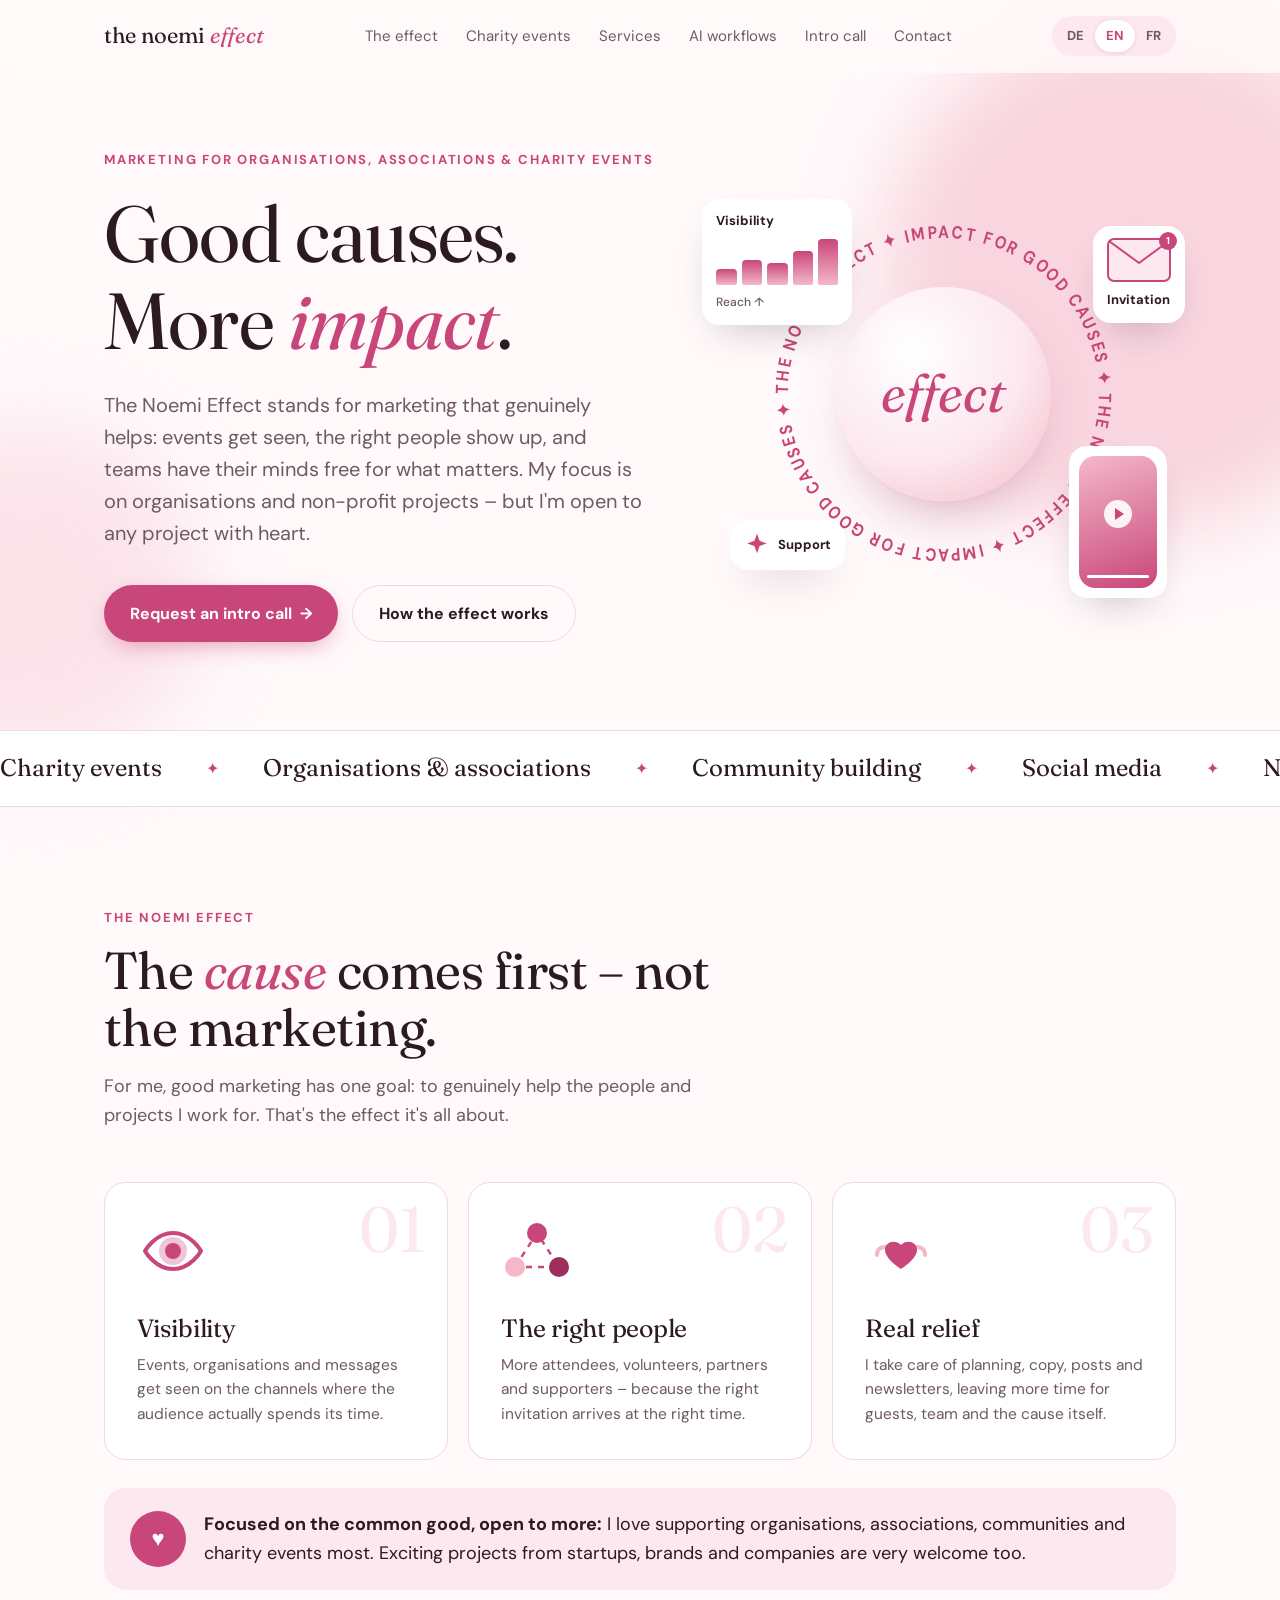
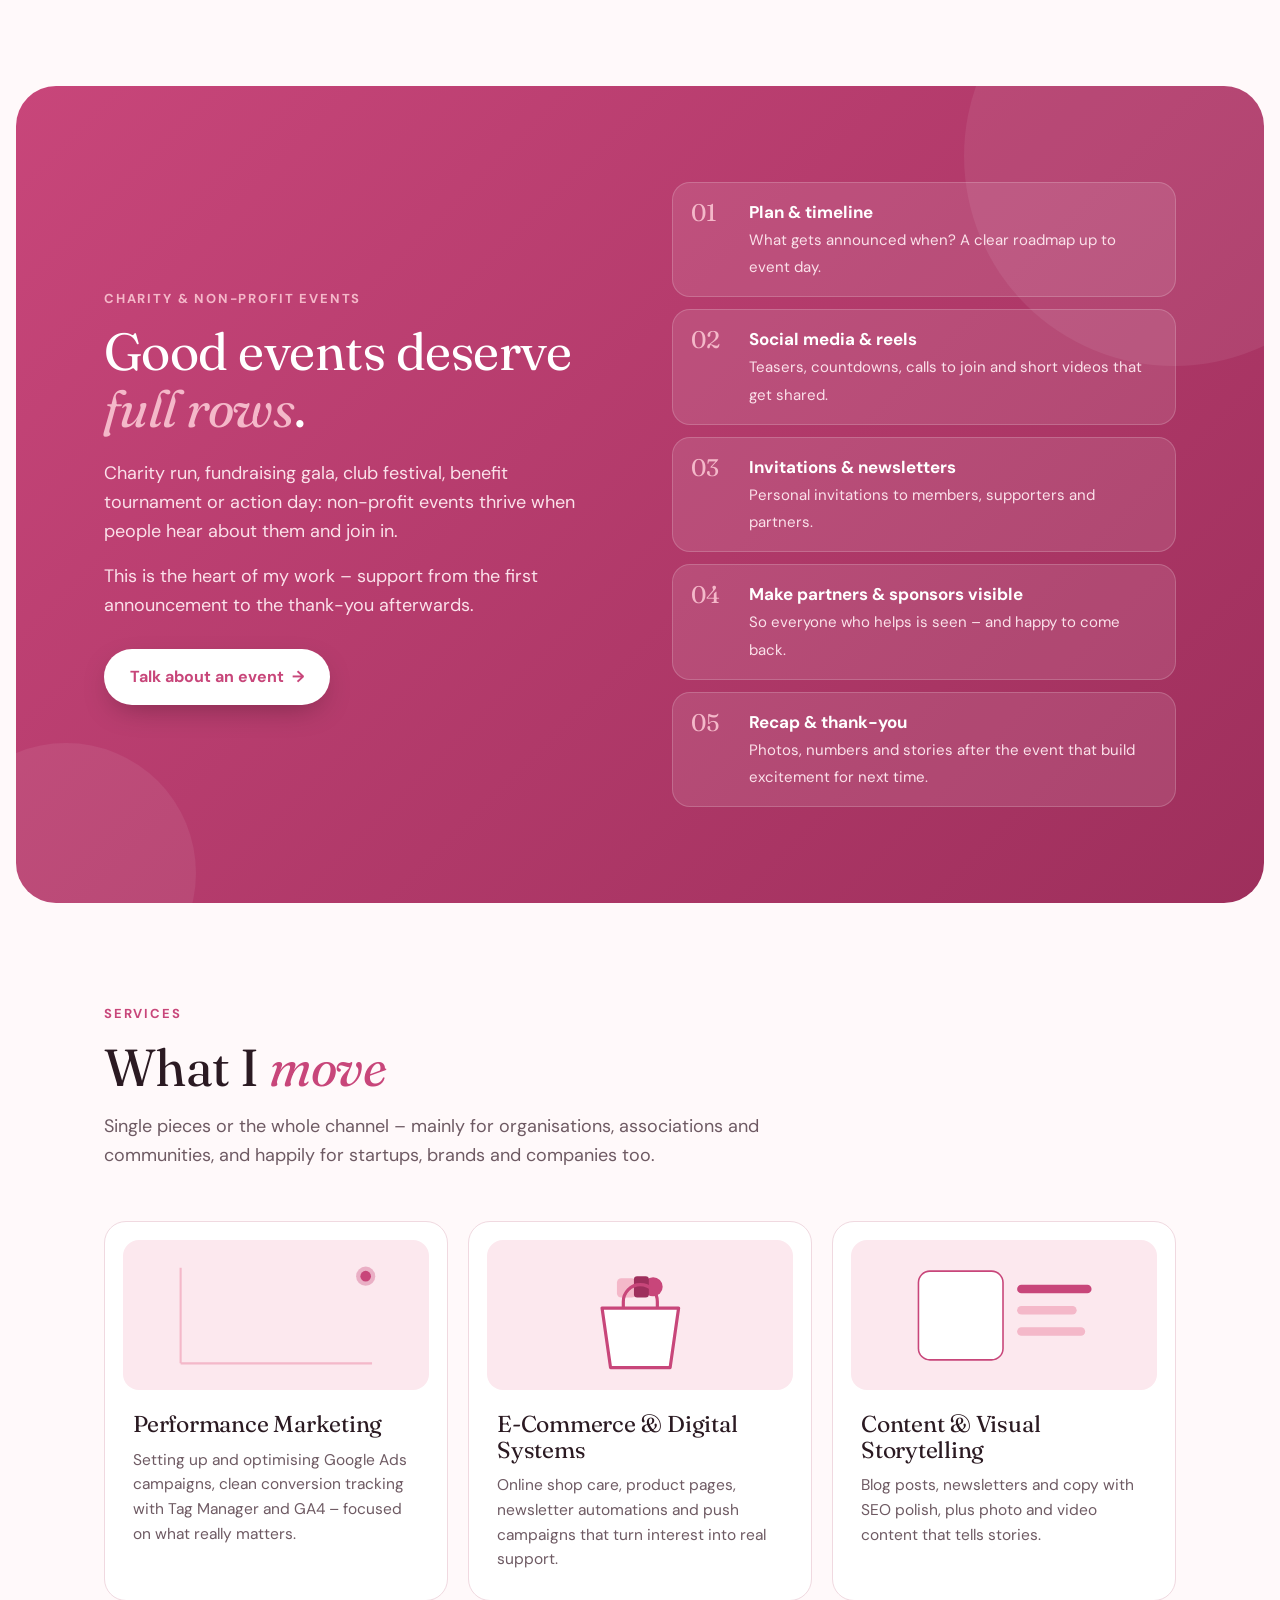
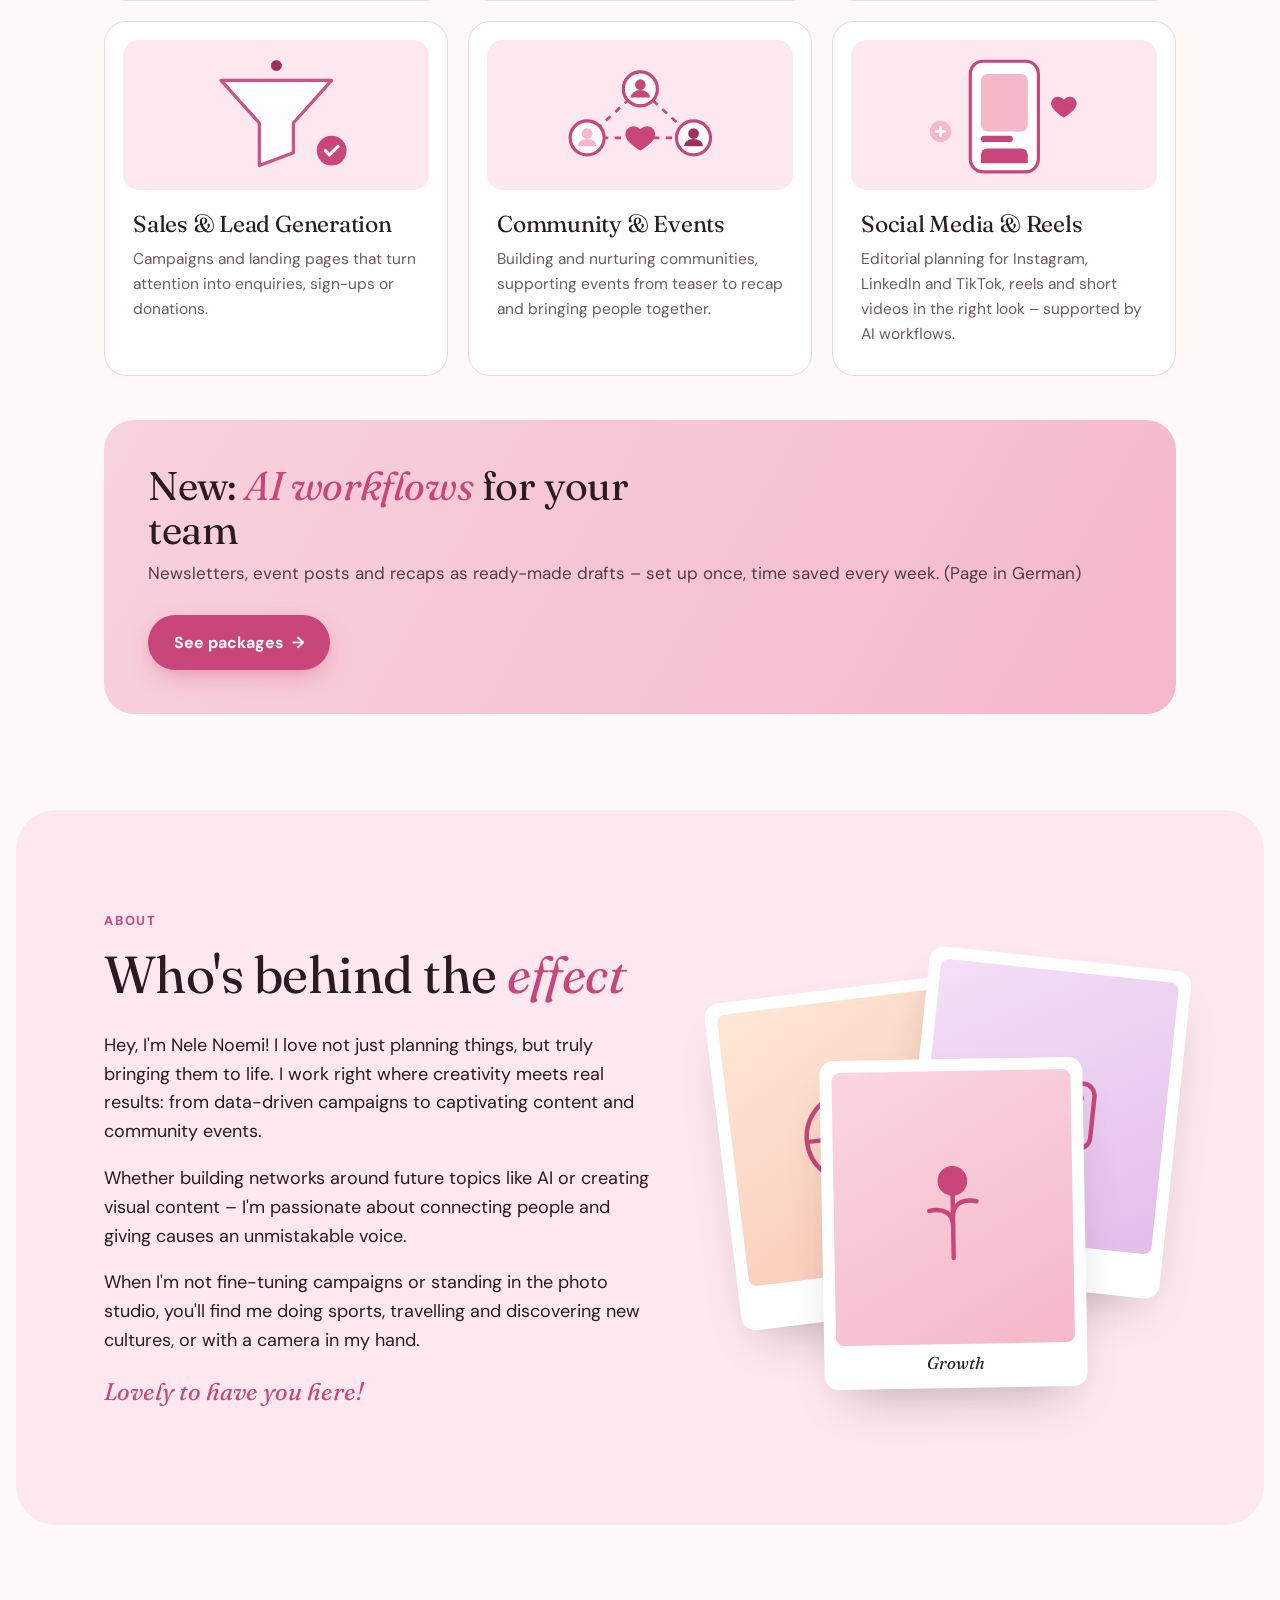
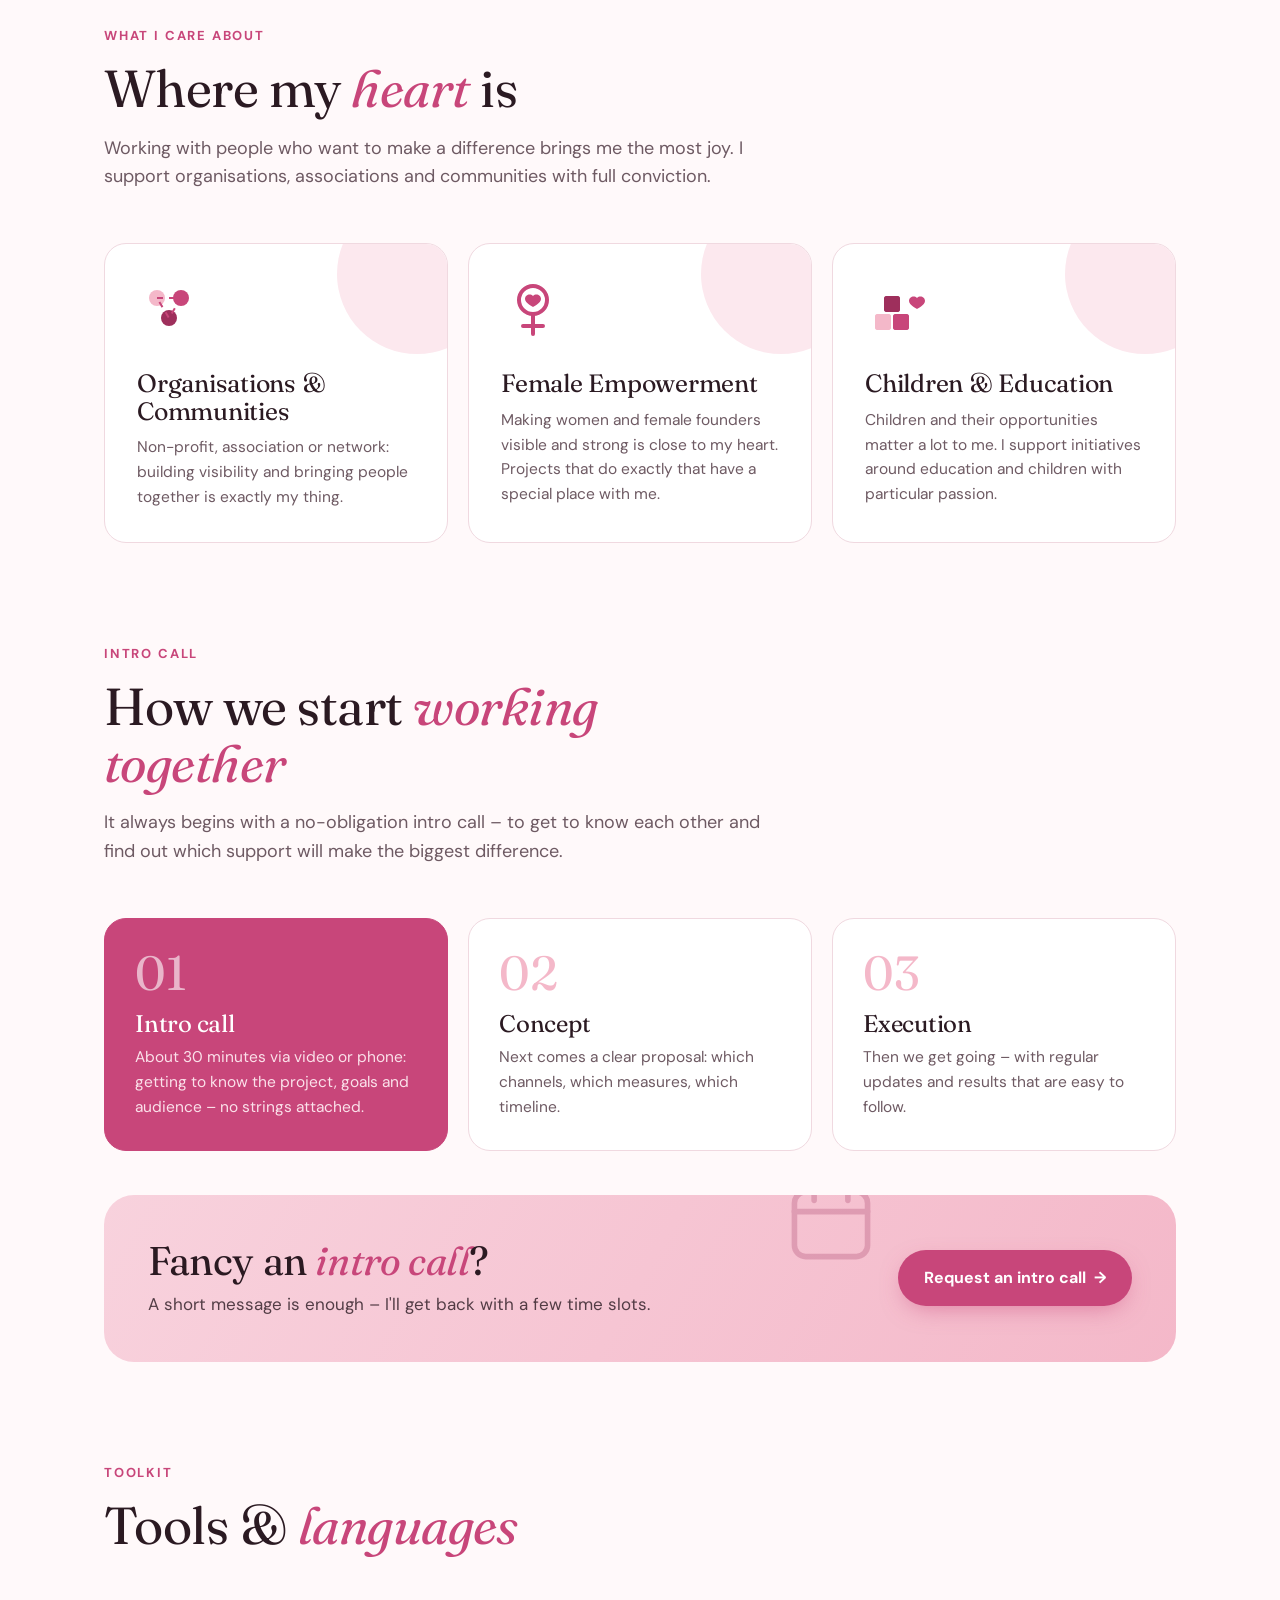
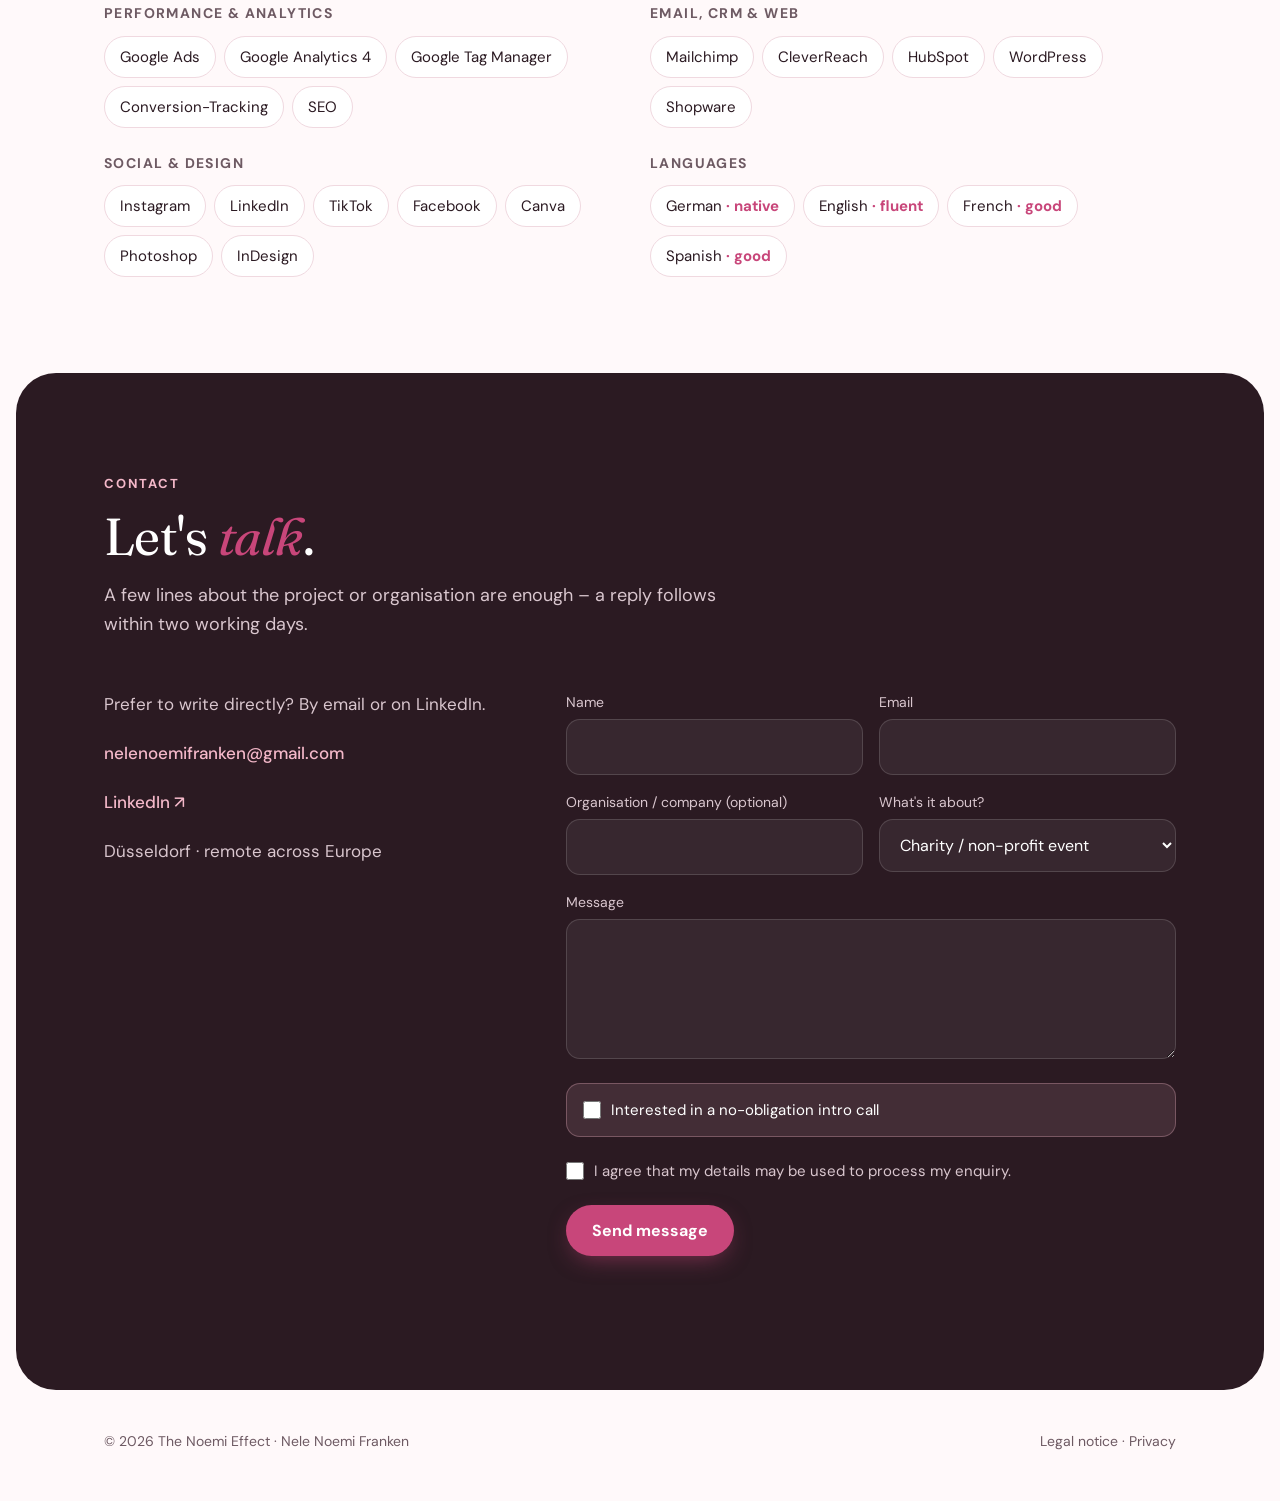
==== commit 9c0fed6c: "Angebotsseite KI-Workflows mit Paketen, Beispiel und Warteliste Co-Authored-By: Claude Opus 5.5 <nor" ====
--- a/index.html
+++ b/index.html
@@ -310,6 +310,7 @@
       <li><a href="#effekt" data-i18n="nav.effect"></a></li>
       <li><a href="#events" data-i18n="nav.events"></a></li>
       <li><a href="#leistungen" data-i18n="nav.services"></a></li>
+      <li><a href="ki-workflows.html" data-i18n="nav.ai"></a></li>
       <li><a href="#erstgespraech" data-i18n="nav.call"></a></li>
       <li><a href="#kontakt" data-i18n="nav.contact"></a></li>
     </ul>
@@ -480,6 +481,10 @@
           <h3 data-i18n="s6.t"></h3><p data-i18n="s6.d"></p>
         </article>
       </div>
+      <div class="band reveal">
+        <div><h3 data-i18n-html="ai.t"></h3><p data-i18n="ai.d"></p></div>
+        <a href="ki-workflows.html" class="btn btn-primary"><span data-i18n="ai.cta"></span><span class="arr">→</span></a>
+      </div>
     </div>
   </section>
 
@@ -623,7 +628,8 @@
 
 const T = {
 de:{
-  "nav.services":"Leistungen","nav.call":"Erstgespräch","nav.contact":"Kontakt","nav.effect":"Der Effekt","nav.events":"Gemeinnützige Events",
+  "nav.services":"Leistungen","nav.call":"Erstgespräch","nav.contact":"Kontakt","nav.effect":"Der Effekt","nav.events":"Gemeinnützige Events","nav.ai":"KI-Workflows",
+  "ai.t":"Neu: <em>KI-Workflows</em> für Ihr Team","ai.d":"Newsletter, Event-Posts und Recaps als fertige Entwürfe – einmal eingerichtet, jede Woche Zeit gespart.","ai.cta":"Pakete ansehen",
   "hero.eyebrow":"Marketing für Organisationen, Vereine & gemeinnützige Events",
   "hero.title":"Gute Anliegen. Mehr <em>Wirkung</em>.",
   "hero.lead":"The Noemi Effect steht für Marketing, das spürbar hilft: Veranstaltungen werden gesehen, die richtigen Menschen kommen, und das Team hat den Kopf frei für das Wesentliche. Mein Schwerpunkt liegt auf Organisationen und gemeinnützigen Projekten – offen bin ich aber für jedes Vorhaben mit Herz.",
@@ -685,7 +691,8 @@
   "foot.imprint":"Impressum","foot.privacy":"Datenschutz","subject":"Neue Anfrage über the noemi effect","subjectCall":"Anfrage Erstgespräch über the noemi effect"
 },
 en:{
-  "nav.services":"Services","nav.call":"Intro call","nav.contact":"Contact","nav.effect":"The effect","nav.events":"Charity events",
+  "nav.services":"Services","nav.call":"Intro call","nav.contact":"Contact","nav.effect":"The effect","nav.events":"Charity events","nav.ai":"AI workflows",
+  "ai.t":"New: <em>AI workflows</em> for your team","ai.d":"Newsletters, event posts and recaps as ready-made drafts – set up once, time saved every week. (Page in German)","ai.cta":"See packages",
   "hero.eyebrow":"Marketing for organisations, associations & charity events",
   "hero.title":"Good causes. More <em>impact</em>.",
   "hero.lead":"The Noemi Effect stands for marketing that genuinely helps: events get seen, the right people show up, and teams have their minds free for what matters. My focus is on organisations and non-profit projects – but I'm open to any project with heart.",
@@ -747,7 +754,8 @@
   "foot.imprint":"Legal notice","foot.privacy":"Privacy","subject":"New enquiry via the noemi effect","subjectCall":"Intro call request via the noemi effect"
 },
 fr:{
-  "nav.services":"Services","nav.call":"Premier échange","nav.contact":"Contact","nav.effect":"L'effet","nav.events":"Événements solidaires",
+  "nav.services":"Services","nav.call":"Premier échange","nav.contact":"Contact","nav.effect":"L'effet","nav.events":"Événements solidaires","nav.ai":"Workflows IA",
+  "ai.t":"Nouveau : des <em>workflows IA</em> pour votre équipe","ai.d":"Newsletters, posts d'événements et recaps sous forme de brouillons prêts à l'emploi – configurés une fois, du temps gagné chaque semaine. (Page en allemand)","ai.cta":"Voir les offres",
   "hero.eyebrow":"Marketing pour organisations, associations & événements solidaires",
   "hero.title":"De belles causes. Plus d'<em>impact</em>.",
   "hero.lead":"The Noemi Effect, c'est un marketing qui aide vraiment : les événements sont vus, les bonnes personnes viennent, et les équipes ont l'esprit libre pour l'essentiel. Je me concentre sur les organisations et les projets solidaires – tout en restant ouverte à tout projet porteur de sens.",
